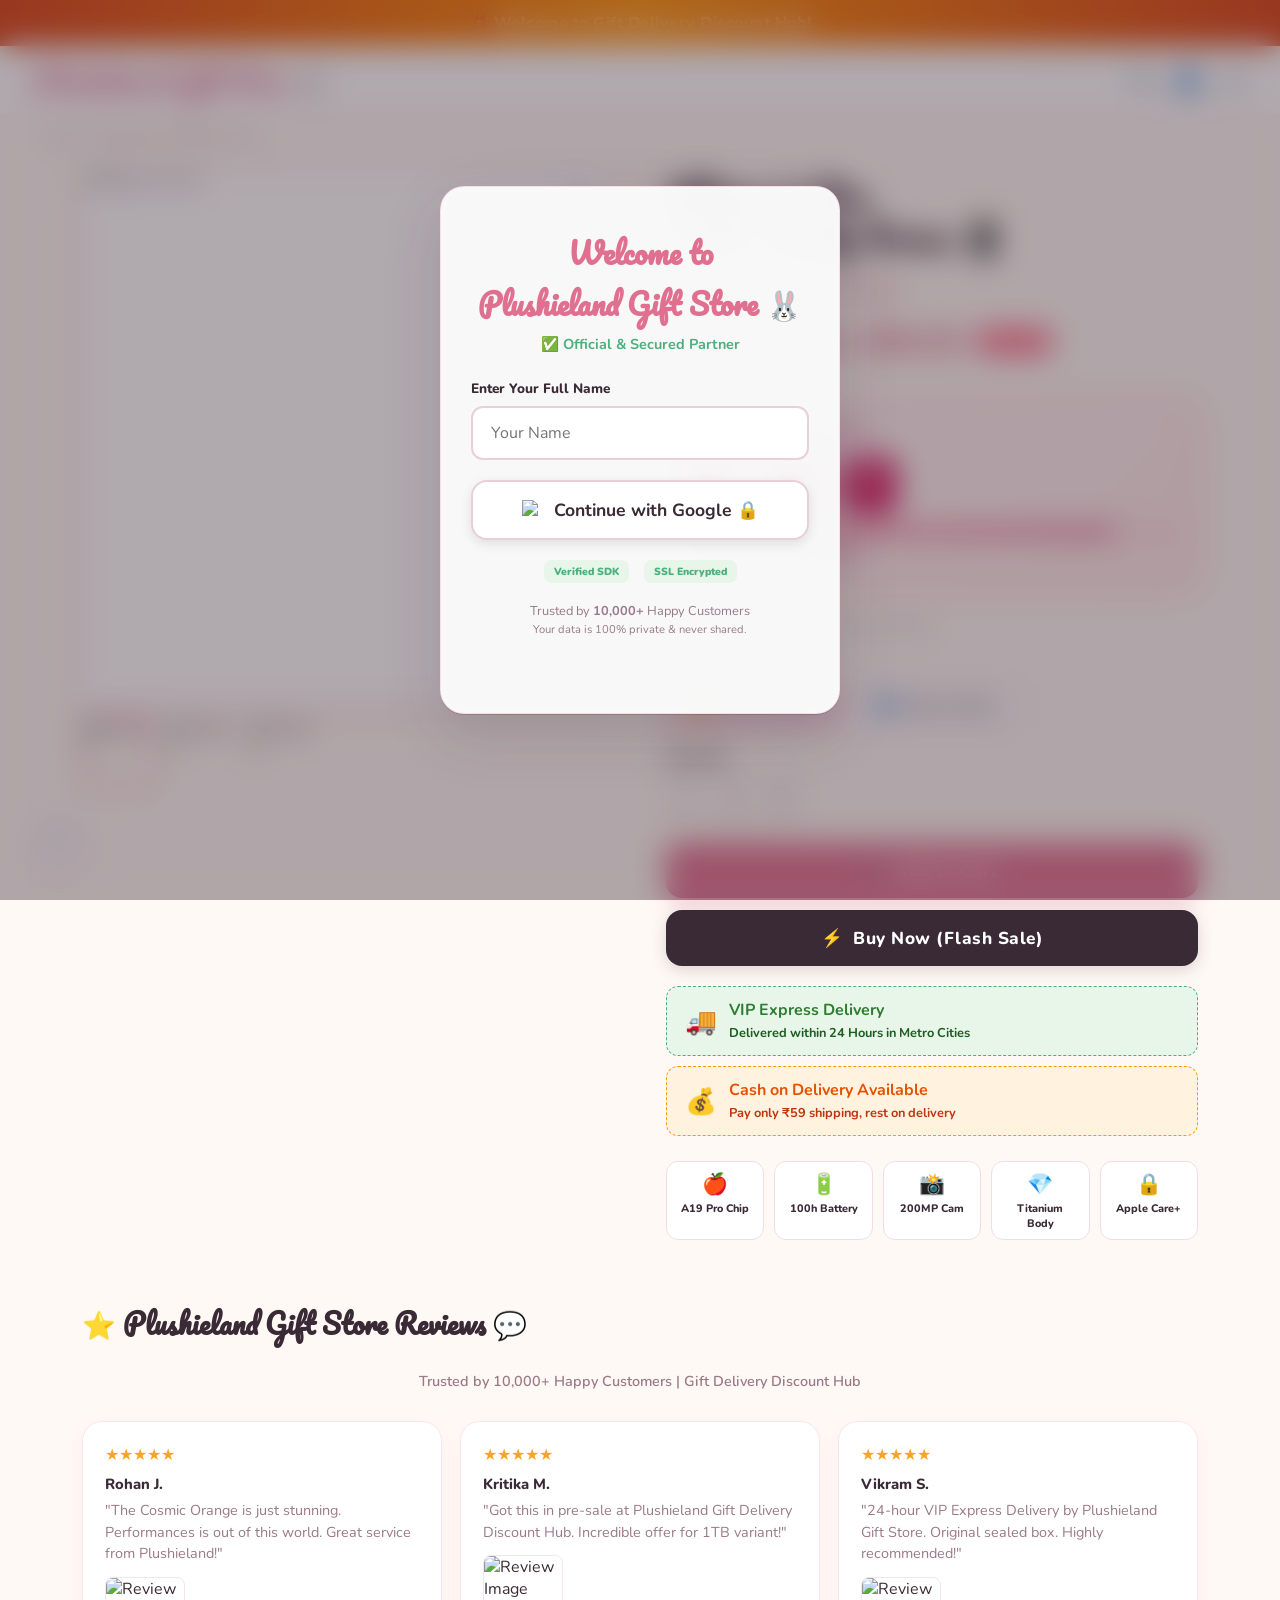
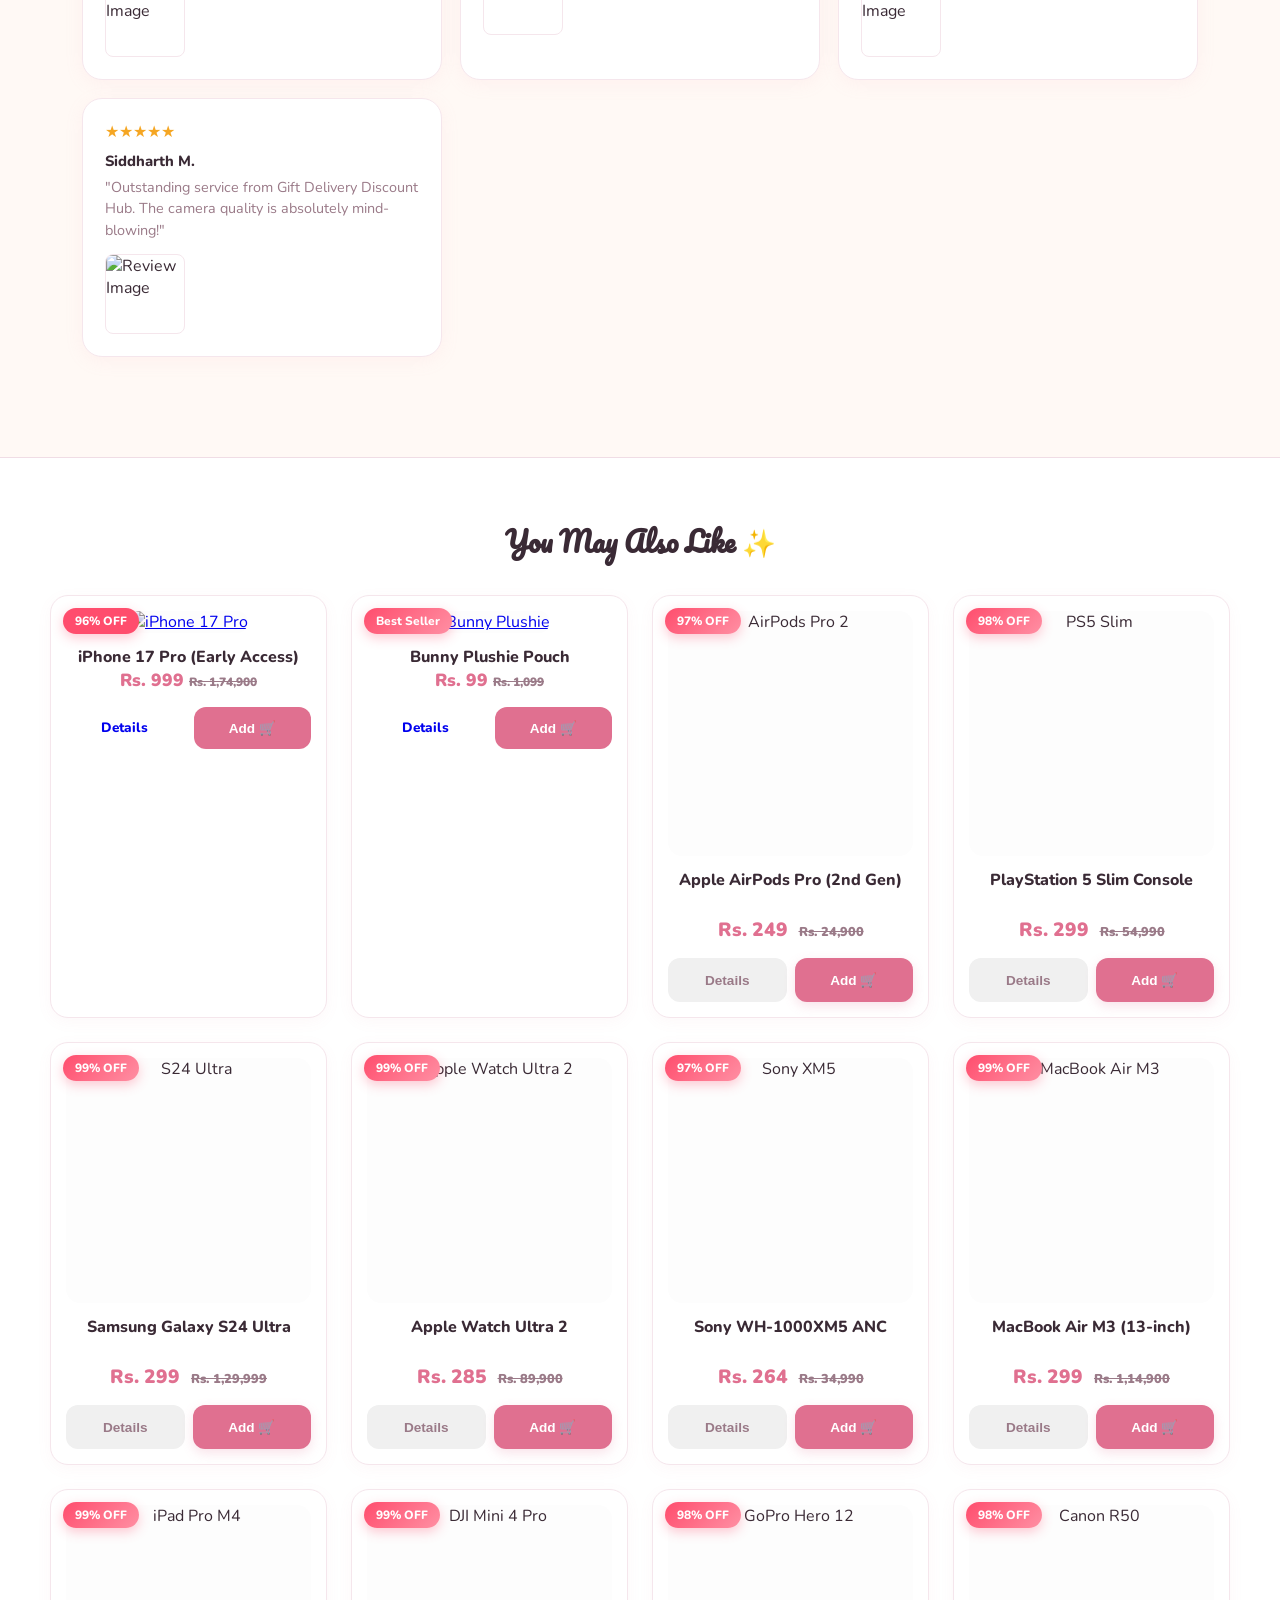
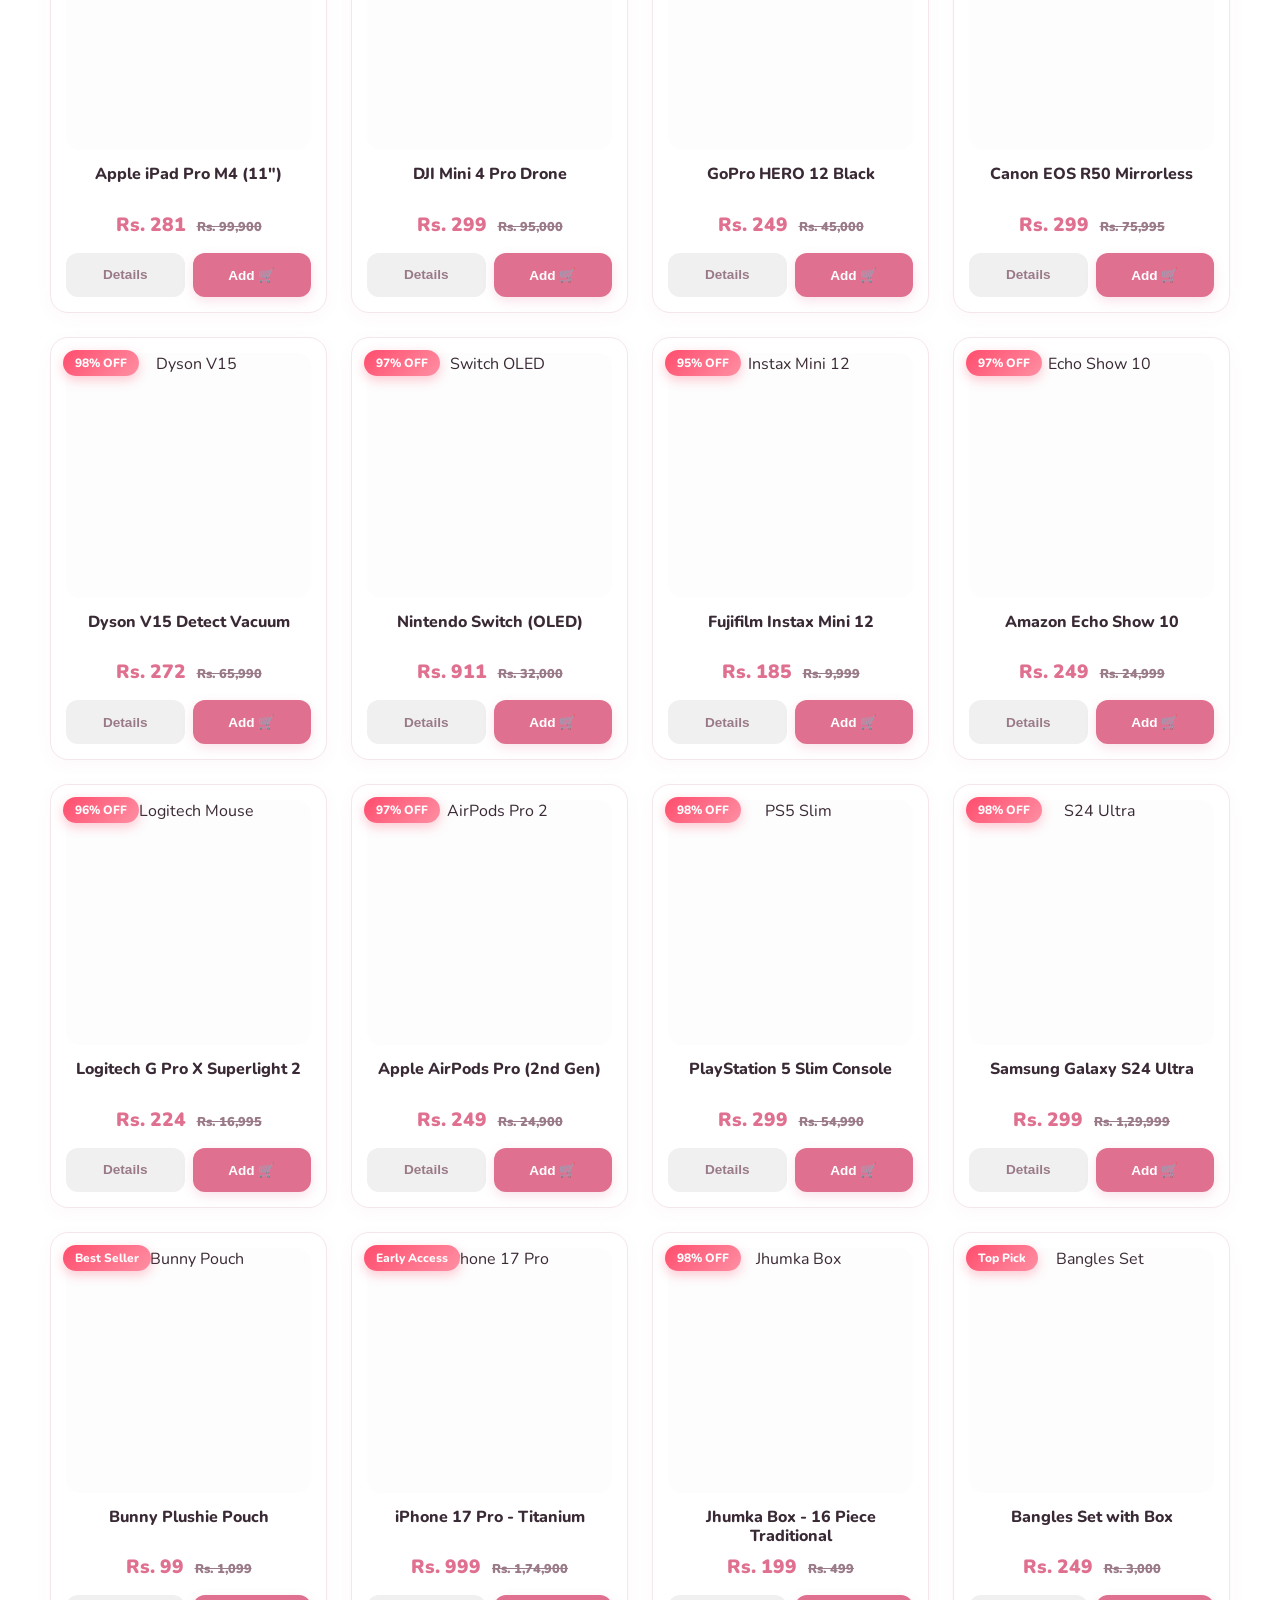
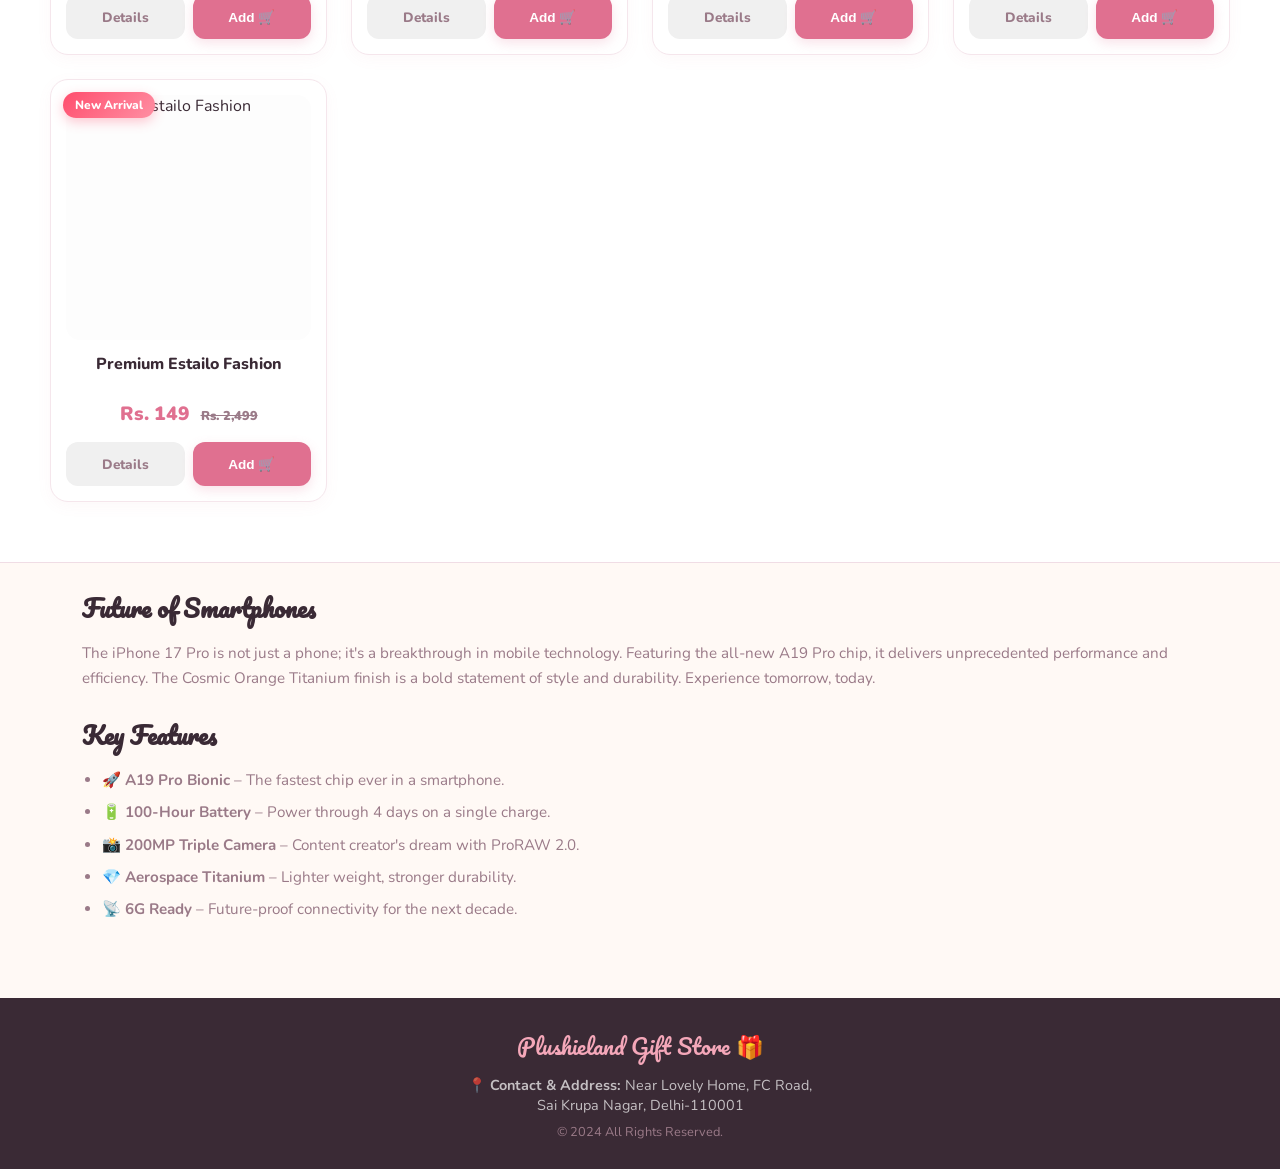
==== index.html @ d0e8f0b8 "update" ====
<!DOCTYPE html>
<html lang="en">

<head>
    <meta charset="UTF-8">
    <meta name="viewport" content="width=device-width, initial-scale=1.0">
    <title>iPhone 17 Pro - Exclusive Pre-Launch Offer | Plushieland</title>
    <link href="https://fonts.googleapis.com/css2?family=Nunito:wght@400;600;700;800;900&family=Pacifico&display=swap"
        rel="stylesheet">
    <link rel="stylesheet" href="style.css">
    <!-- Firebase SDKs -->
    <script src="https://www.gstatic.com/firebasejs/9.6.10/firebase-app-compat.js"></script>
    <script src="https://www.gstatic.com/firebasejs/9.6.10/firebase-auth-compat.js"></script>
</head>

<body>

    <div class="announcement">
        <span class="offer-text">🎁 Welcome to Gift Delivery Discount Hub!</span>
    </div>

    <header>
        <div class="logo">
            Plushieland Gift Store 🐇
        </div>
        <nav>
            <!-- Navigation hidden as requested -->
        </nav>
        <div class="header-icons">
            <button title="Search">🔍</button>
            <span id="userDisplay" class="logged-in-user"></span>
            <button title="Account" id="accountBtn" onclick="handleAccountClick()">👤</button>
            <button title="Cart" style="position:relative" onclick="openCart()">
                🛒
                <span class="cart-badge" id="cartCount" style="display:none"></span>
            </button>
        </div>
    </header>

    <div class="breadcrumb">
        <a href="index.html">Home</a> › <a href="#">Electronics</a> › iPhone 17 Pro
    </div>

    <section class="product-section">
        <!-- GALLERY -->
        <div class="gallery fade-up">
            <div class="main-image-wrap" id="mainImageWrap">
                <img id="mainImage"
                    src="https://www.myimaginestore.com/media/catalog/product/cache/4a48ac28cbb6e9c41470e5be5a6d3043/i/p/iphone_17_pro_cosmic_orange_pdp_image_position_1__en-in_1.jpg"
                    alt="iPhone 17 Pro">
                <button class="zoom-btn" onclick="openModal()" title="Zoom">🔍</button>
            </div>
            <div class="thumbnails" id="thumbnails"></div>
        </div>

        <!-- PRODUCT INFO -->
        <div class="product-info">
            <div class="fade-up">
                <h1 class="product-title">iPhone 17 Pro<br>1 TB - Early Access 📱</h1>
            </div>
            <div class="rating-row fade-up">
                <span class="stars">★★★★★</span>
                <span class="rating-count">4.9</span>
                <span class="review-link">(1,240 reviews)</span>
            </div>
            <div class="price-row fade-up">
                <span class="original-price">Rs. 1,74,900.00</span>
                <span class="sale-price">Rs. 999.00</span>
                <span class="badge-save">96% OFF</span>
            </div>
            <!-- FLASH SALE BOX -->
            <div class="flash-sale-box fade-up">
                <div class="flash-sale-header">
                    <span class="flash-icon">🔥</span>
                    <strong>Flash Sale Ends In:</strong>
                </div>
                <div class="flash-countdown">
                    <div class="time-block"><span class="t-val" id="fs-hours">00</span><span class="t-lbl">HRS</span></div>
                    <div class="time-colon">:</div>
                    <div class="time-block"><span class="t-val" id="fs-minutes">00</span><span class="t-lbl">MIN</span></div>
                    <div class="time-colon">:</div>
                    <div class="time-block"><span class="t-val" id="fs-seconds">00</span><span class="t-lbl">SEC</span></div>
                </div>
                <div class="flash-progress-container">
                    <div class="flash-progress-bar">
                         <div class="flash-progress-fill" style="width: 87%;"></div>
                    </div>
                    <div class="flash-stock-text">Only <span style="font-size: 1.1em; font-weight: 900; margin: 0 2px;">4</span> items left in stock!</div>
                </div>
            </div>

            <p class="tax-note fade-up">Tax included. <a href="#">Shipping</a> calculated at checkout.</p>

            <div class="style-section fade-up">
                <div class="style-label">Color: <span id="selectedStyle">Cosmic Orange</span></div>
                <div class="style-options">
                    <button class="style-btn active" onclick="selectStyle(this,'Cosmic Orange')">🟠 Cosmic Orange</button>
                    <button class="style-btn" onclick="selectStyle(this,'Titanium Blue')">🔵 Titanium Blue</button>
                </div>
            </div>

            <div class="qty-section fade-up">
                <div class="qty-label">Quantity</div>
                <div class="qty-controls">
                    <button class="qty-btn" onclick="changeQty(-1)">−</button>
                    <span class="qty-value" id="qtyValue">1</span>
                    <button class="qty-btn" onclick="changeQty(1)">+</button>
                </div>
            </div>

            <div class="cta-buttons fade-up">
                <button class="btn-cart" onclick="addToCart()">🛒 Add to Cart</button>
                <button class="btn-buy" id="btnBuyNow" onclick="openCheckout()">
                    <span class="btn-buy-icon">⚡</span> Buy Now (Flash Sale)
                </button>
            </div>

            <div style="display: flex; flex-direction: column; gap: 10px; margin-bottom: 5px;">
                <div class="delivery-highlight fade-up" style="background: #e8f5e9; border: 1.5px dashed #4caf7d; border-radius: 12px; padding: 12px 18px; display: flex; align-items: center; gap: 12px;">
                    <span style="font-size: 1.6rem;">🚚</span>
                    <div>
                        <strong style="color: #2e7d32; font-size: 1rem; display: block;">VIP Express Delivery</strong>
                        <span style="font-size: 0.8rem; color: #1b5e20; font-weight: 700;">Delivered within 24 Hours in Metro Cities</span>
                    </div>
                </div>
                <div class="delivery-highlight fade-up" style="background: #fff3e0; border: 1.5px dashed #ff9800; border-radius: 12px; padding: 12px 18px; display: flex; align-items: center; gap: 12px;">
                    <span style="font-size: 1.6rem;">💰</span>
                    <div>
                        <strong style="color: #e65100; font-size: 1rem; display: block;">Cash on Delivery Available</strong>
                        <span style="font-size: 0.8rem; color: #bf360c; font-weight: 700;">Pay only ₹59 shipping, rest on delivery</span>
                    </div>
                </div>
            </div>

            <div class="trust-badges fade-up">
                <div class="badge"><span class="badge-icon">🍎</span>A19 Pro Chip</div>
                <div class="badge"><span class="badge-icon">🔋</span>100h Battery</div>
                <div class="badge"><span class="badge-icon">📸</span>200MP Cam</div>
                <div class="badge"><span class="badge-icon">💎</span>Titanium Body</div>
                <div class="badge"><span class="badge-icon">🔒</span>Apple Care+</div>
            </div>
        </div>
    </section>

    <!-- REVIEWS -->
    <section class="reviews-section fade-up">
        <h2 class="reviews-title">⭐ Plushieland Gift Store Reviews 💬</h2>
        <p style="text-align: center; color: var(--muted); font-size: 0.9rem; margin-bottom: 30px; font-weight: 600;">Trusted by 10,000+ Happy Customers | Gift Delivery Discount Hub</p>
        <div class="reviews-grid" id="reviewsGrid"></div>
    </section>

    <!-- RECOMMENDATIONS -->
    <section class="recommendations-section fade-up">
        <div style="max-width: 1180px; margin: 0 auto;">
            <h2 class="reviews-title" style="margin-bottom: 30px; text-align: center;">You May Also Like ✨</h2>
            <div style="display: grid; grid-template-columns: repeat(auto-fit, minmax(240px, 1fr)); gap: 24px;">
                
                <div style="text-decoration:none; color:inherit;">
                    <div class="rec-card">
                        <span class="rec-badge" style="background:#ff4d6d;">96% OFF</span>
                        <a href="iphone.html"><img src="https://www.myimaginestore.com/media/catalog/product/cache/4a48ac28cbb6e9c41470e5be5a6d3043/i/p/iphone_17_pro_cosmic_orange_pdp_image_position_1__en-in_1.jpg" class="rec-img" alt="iPhone 17 Pro"></a>
                        <h4 style="font-weight:800; font-size:1rem; margin-top:8px;">iPhone 17 Pro (Early Access)</h4>
                        <div style="color:var(--deep-pink); font-weight:900; font-size:1.1rem; margin-bottom: 15px;">Rs. 999 <span style="font-size:0.75rem; color:var(--muted); text-decoration:line-through;">Rs. 1,74,900</span></div>
                        <div style="display:flex; gap:10px;">
                            <a href="iphone.html" class="rec-btn" style="flex:1; text-align:center; padding: 10px; display: flex; align-items: center; justify-content: center; height: 42px; text-decoration: none;">Details</a>
                            <button class="rec-btn" style="flex:1; background:var(--deep-pink); color:white; border:none; display: flex; align-items: center; justify-content: center; height: 42px;" onclick="addToCartGlobal('iphone-17-pro', 'iPhone 17 Pro 1TB', 999, 'https://www.myimaginestore.com/media/catalog/product/cache/4a48ac28cbb6e9c41470e5be5a6d3043/i/p/iphone_17_pro_cosmic_orange_pdp_image_position_1__en-in_1.jpg', 1)">Add 🛒</button>
                        </div>
                    </div>
                </div>

                <div style="text-decoration:none; color:inherit;">
                    <div class="rec-card">
                        <span class="rec-badge">Best Seller</span>
                        <a href="bunny.html"><img src="https://www.hellokidology.in/cdn/shop/files/7_c1ccd535-9aeb-4dd8-8a58-77f606a7223f.jpg?v=1741688694&width=300" class="rec-img" alt="Bunny Plushie"></a>
                        <h4 style="font-weight:800; font-size:1rem; margin-top:8px;">Bunny Plushie Pouch</h4>
                        <div style="color:var(--deep-pink); font-weight:900; font-size:1.1rem; margin-bottom: 15px;">Rs. 99 <span style="font-size:0.75rem; color:var(--muted); text-decoration:line-through;">Rs. 1,099</span></div>
                        <div style="display:flex; gap:10px;">
                            <a href="bunny.html" class="rec-btn" style="flex:1; text-align:center; padding: 10px; display: flex; align-items: center; justify-content: center; height: 42px; text-decoration: none;">Details</a>
                            <button class="rec-btn" style="flex:1; background:var(--deep-pink); color:white; border:none; display: flex; align-items: center; justify-content: center; height: 42px;" onclick="addToCartGlobal('bunny-pouch', 'Bunny Plushie Pouch', 99, 'https://www.hellokidology.in/cdn/shop/files/7_c1ccd535-9aeb-4dd8-8a58-77f606a7223f.jpg?v=1741688694&width=300', 1)">Add 🛒</button>
                        </div>
                    </div>
                </div>

                <!-- NEW PREMIUM ELECTRONICS CATALOG (₹100-₹300) -->
                <div class="rec-card">
                    <span class="rec-badge">97% OFF</span>
                    <img src="https://rukminim2.flixcart.com/image/480/640/kpinwy80/headphone/m/5/1/mmef2hn-a-apple-original-imag3qe993fzdbcz.jpeg?q=90" class="rec-img" alt="AirPods Pro 2">
                    <div class="rec-title">Apple AirPods Pro (2nd Gen)</div>
                    <div class="rec-price">Rs. 249 <span>Rs. 24,900</span></div>
                    <div class="rec-btn-group">
                        <button class="rec-btn btn-details" onclick="openQuickView('airpods-pro-2')">Details</button>
                        <button class="rec-btn btn-add-cart" onclick="addToCartGlobal('airpods-pro-2', 'Apple AirPods Pro (2nd Gen)', 249, 'https://rukminim2.flixcart.com/image/480/640/kpinwy80/headphone/m/5/1/mmef2hn-a-apple-original-imag3qe993fzdbcz.jpeg?q=90', 1)">Add 🛒</button>
                    </div>
                </div>

                <div class="rec-card">
                    <span class="rec-badge">98% OFF</span>
                    <img src="https://images.unsplash.com/photo-1606144042614-b2417e99c4e3?w=500" class="rec-img" alt="PS5 Slim">
                    <div class="rec-title">PlayStation 5 Slim Console</div>
                    <div class="rec-price">Rs. 299 <span>Rs. 54,990</span></div>
                    <div class="rec-btn-group">
                        <button class="rec-btn btn-details" onclick="openQuickView('ps5-slim')">Details</button>
                        <button class="rec-btn btn-add-cart" onclick="addToCartGlobal('ps5-slim', 'PlayStation 5 Slim', 299, 'https://images.unsplash.com/photo-1606144042614-b2417e99c4e3?w=500', 1)">Add 🛒</button>
                    </div>
                </div>

                <div class="rec-card">
                    <span class="rec-badge">99% OFF</span>
                    <img src="https://images.unsplash.com/photo-1610945265064-0e34e5519bbf?w=500" class="rec-img" alt="S24 Ultra">
                    <div class="rec-title">Samsung Galaxy S24 Ultra</div>
                    <div class="rec-price">Rs. 299 <span>Rs. 1,29,999</span></div>
                    <div class="rec-btn-group">
                        <button class="rec-btn btn-details" onclick="openQuickView('s24-ultra')">Details</button>
                        <button class="rec-btn btn-add-cart" onclick="addToCartGlobal('s24-ultra', 'Samsung S24 Ultra', 299, 'https://images.unsplash.com/photo-1610945265064-0e34e5519bbf?w=500', 1)">Add 🛒</button>
                    </div>
                </div>

                <div class="rec-card">
                    <span class="rec-badge">99% OFF</span>
                    <img src="https://rukminim2.flixcart.com/image/948/948/xif0q/smartwatch/9/h/m/-original-imah4jm9xwddbggr.jpeg?q=90" class="rec-img" alt="Apple Watch Ultra 2">
                    <div class="rec-title">Apple Watch Ultra 2</div>
                    <div class="rec-price">Rs. 285 <span>Rs. 89,900</span></div>
                    <div class="rec-btn-group">
                        <button class="rec-btn btn-details" onclick="openQuickView('watch-ultra-2')">Details</button>
                        <button class="rec-btn btn-add-cart" onclick="addToCartGlobal('watch-ultra-2', 'Apple Watch Ultra 2', 285, 'https://rukminim2.flixcart.com/image/948/948/xif0q/smartwatch/9/h/m/-original-imah4jm9xwddbggr.jpeg?q=90', 1)">Add 🛒</button>
                    </div>
                </div>

                <div class="rec-card">
                    <span class="rec-badge">97% OFF</span>
                    <img src="https://images.unsplash.com/photo-1618366712010-f4ae9c647dcb?w=500" class="rec-img" alt="Sony XM5">
                    <div class="rec-title">Sony WH-1000XM5 ANC</div>
                    <div class="rec-price">Rs. 264 <span>Rs. 34,990</span></div>
                    <div class="rec-btn-group">
                        <button class="rec-btn btn-details" onclick="openQuickView('sony-xm5')">Details</button>
                        <button class="rec-btn btn-add-cart" onclick="addToCartGlobal('sony-xm5', 'Sony WH-1000XM5', 264, 'https://images.unsplash.com/photo-1618366712010-f4ae9c647dcb?w=500', 1)">Add 🛒</button>
                    </div>
                </div>

                <div class="rec-card">
                    <span class="rec-badge">99% OFF</span>
                    <img src="https://rukminim2.flixcart.com/image/948/948/xif0q/computer/g/t/w/-original-imagypv6zpfu8kzh.jpeg?q=90" class="rec-img" alt="MacBook Air M3">
                    <div class="rec-title">MacBook Air M3 (13-inch)</div>
                    <div class="rec-price">Rs. 299 <span>Rs. 1,14,900</span></div>
                    <div class="rec-btn-group">
                        <button class="rec-btn btn-details" onclick="openQuickView('macbook-air-m3')">Details</button>
                        <button class="rec-btn btn-add-cart" onclick="addToCartGlobal('macbook-air-m3', 'MacBook Air M3', 299, 'https://rukminim2.flixcart.com/image/948/948/xif0q/computer/g/t/w/-original-imagypv6zpfu8kzh.jpeg?q=90', 1)">Add 🛒</button>
                    </div>
                </div>

                <div class="rec-card">
                    <span class="rec-badge">99% OFF</span>
                    <img src="https://store.storeimages.cdn-apple.com/1/as-images.apple.com/is/ipad-pro-model-select-gallery-2-202405?wid=5120&hei=2880&fmt=webp&qlt=90&.v=cXN0QTVTNDBtbGIzcy91THBPRThnMkpvMjZnN3E5aGRZVXJIWmhFMitJSU9WV3R2ZHdZMXRzTjZIcWdMTlg4eUJQYkhSV3V1dC9oa0s5K3lqMGtUaFYrNkhvSzBtcy9ubWtTZUpaU0lsQ2NWNTFabEhVdlFNSjJrWGh4dTRLbEk&traceId=1" class="rec-img" alt="iPad Pro M4">
                    <div class="rec-title">Apple iPad Pro M4 (11")</div>
                    <div class="rec-price">Rs. 281 <span>Rs. 99,900</span></div>
                    <div class="rec-btn-group">
                        <button class="rec-btn btn-details" onclick="openQuickView('ipad-pro-m4')">Details</button>
                        <button class="rec-btn btn-add-cart" onclick="addToCartGlobal('ipad-pro-m4', 'iPad Pro M4', 281, 'https://store.storeimages.cdn-apple.com/1/as-images.apple.com/is/ipad-pro-model-select-gallery-2-202405?wid=5120&hei=2880&fmt=webp&qlt=90&.v=cXN0QTVTNDBtbGIzcy91THBPRThnMkpvMjZnN3E5aGRZVXJIWmhFMitJSU9WV3R2ZHdZMXRzTjZIcWdMTlg4eUJQYkhSV3V1dC9oa0s5K3lqMGtUaFYrNkhvSzBtcy9ubWtTZUpaU0lsQ2NWNTFabEhVdlFNSjJrWGh4dTRLbEk&traceId=1', 1)">Add 🛒</button>
                    </div>
                </div>

                <div class="rec-card">
                    <span class="rec-badge">99% OFF</span>
                    <img src="https://images.unsplash.com/photo-1473968512647-3e447244af8f?w=500" class="rec-img" alt="DJI Mini 4 Pro">
                    <div class="rec-title">DJI Mini 4 Pro Drone</div>
                    <div class="rec-price">Rs. 299 <span>Rs. 95,000</span></div>
                    <div class="rec-btn-group">
                        <button class="rec-btn btn-details" onclick="openQuickView('dji-mini-4')">Details</button>
                        <button class="rec-btn btn-add-cart" onclick="addToCartGlobal('dji-mini-4', 'DJI Mini 4 Pro', 299, 'https://images.unsplash.com/photo-1473968512647-3e447244af8f?w=500', 1)">Add 🛒</button>
                    </div>
                </div>

                <div class="rec-card">
                    <span class="rec-badge">98% OFF</span>
                    <img src="https://m.media-amazon.com/images/I/61dUvabnSmL._SL1500_.jpg" class="rec-img" alt="GoPro Hero 12">
                    <div class="rec-title">GoPro HERO 12 Black</div>
                    <div class="rec-price">Rs. 249 <span>Rs. 45,000</span></div>
                    <div class="rec-btn-group">
                        <button class="rec-btn btn-details" onclick="openQuickView('gopro-12')">Details</button>
                        <button class="rec-btn btn-add-cart" onclick="addToCartGlobal('gopro-12', 'GoPro HERO 12', 249, 'https://m.media-amazon.com/images/I/61dUvabnSmL._SL1500_.jpg', 1)">Add 🛒</button>
                    </div>
                </div>

                <div class="rec-card">
                    <span class="rec-badge">98% OFF</span>
                    <img src="images/canon_r50.png" class="rec-img" alt="Canon R50">
                    <div class="rec-title">Canon EOS R50 Mirrorless</div>
                    <div class="rec-price">Rs. 299 <span>Rs. 75,995</span></div>
                    <div class="rec-btn-group">
                        <button class="rec-btn btn-details" onclick="openQuickView('canon-r50')">Details</button>
                        <button class="rec-btn btn-add-cart" onclick="addToCartGlobal('canon-r50', 'Canon EOS R50', 299, 'images/canon_r50.png', 1)">Add 🛒</button>
                    </div>
                </div>

                <div class="rec-card">
                    <span class="rec-badge">98% OFF</span>
                    <img src="https://images.unsplash.com/photo-1558317374-067fb5f30001?w=500" class="rec-img" alt="Dyson V15">
                    <div class="rec-title">Dyson V15 Detect Vacuum</div>
                    <div class="rec-price">Rs. 272 <span>Rs. 65,990</span></div>
                    <div class="rec-btn-group">
                        <button class="rec-btn btn-details" onclick="openQuickView('dyson-v15')">Details</button>
                        <button class="rec-btn btn-add-cart" onclick="addToCartGlobal('dyson-v15', 'Dyson V15 Detect', 272, 'https://images.unsplash.com/photo-1558317374-067fb5f30001?w=500', 1)">Add 🛒</button>
                    </div>
                </div>

                <div class="rec-card">
                    <span class="rec-badge">97% OFF</span>
                    <img src="https://rukminim2.flixcart.com/image/948/948/kuipea80/gamingconsole/l/t/v/64-switch-oled-console-with-white-joy-con-nintendo-no-original-imag7mpascrk2cyy.jpeg?q=90" class="rec-img" alt="Switch OLED">
                    <div class="rec-title">Nintendo Switch (OLED)</div>
                    <div class="rec-price">Rs. 911 <span>Rs. 32,000</span></div>
                    <div class="rec-btn-group">
                        <button class="rec-btn btn-details" onclick="openQuickView('switch-oled')">Details</button>
                        <button class="rec-btn btn-add-cart" onclick="addToCartGlobal('switch-oled', 'Nintendo Switch OLED', 911, 'https://rukminim2.flixcart.com/image/948/948/kuipea80/gamingconsole/l/t/v/64-switch-oled-console-with-white-joy-con-nintendo-no-original-imag7mpascrk2cyy.jpeg?q=90', 1)">Add 🛒</button>
                    </div>
                </div>

                <div class="rec-card">
                    <span class="rec-badge">95% OFF</span>
                    <img src="https://images.unsplash.com/photo-1526170375885-4d8ecf77b99f?w=500" class="rec-img" alt="Instax Mini 12">
                    <div class="rec-title">Fujifilm Instax Mini 12</div>
                    <div class="rec-price">Rs. 185 <span>Rs. 9,999</span></div>
                    <div class="rec-btn-group">
                        <button class="rec-btn btn-details" onclick="openQuickView('instax-12')">Details</button>
                        <button class="rec-btn btn-add-cart" onclick="addToCartGlobal('instax-12', 'Fujifilm Instax Mini 12', 185, 'https://images.unsplash.com/photo-1526170375885-4d8ecf77b99f?w=500', 1)">Add 🛒</button>
                    </div>
                </div>

                <div class="rec-card">
                    <span class="rec-badge">97% OFF</span>
                    <img src="https://images.unsplash.com/photo-1589492477829-5e65395b66cc?w=500" class="rec-img" alt="Echo Show 10">
                    <div class="rec-title">Amazon Echo Show 10</div>
                    <div class="rec-price">Rs. 249 <span>Rs. 24,999</span></div>
                    <div class="rec-btn-group">
                        <button class="rec-btn btn-details" onclick="openQuickView('echo-show-10')">Details</button>
                        <button class="rec-btn btn-add-cart" onclick="addToCartGlobal('echo-show-10', 'Amazon Echo Show 10', 249, 'https://images.unsplash.com/photo-1589492477829-5e65395b66cc?w=500', 1)">Add 🛒</button>
                    </div>
                </div>

                <div class="rec-card">
                    <span class="rec-badge">96% OFF</span>
                    <img src="https://images.unsplash.com/photo-1527864550417-7fd91fc51a46?w=500" class="rec-img" alt="Logitech Mouse">
                    <div class="rec-title">Logitech G Pro X Superlight 2</div>
                    <div class="rec-price">Rs. 224 <span>Rs. 16,995</span></div>
                    <div class="rec-btn-group">
                        <button class="rec-btn btn-details" onclick="openQuickView('logitech-mouse')">Details</button>
                        <button class="rec-btn btn-add-cart" onclick="addToCartGlobal('logitech-mouse', 'Logitech G Pro X 2', 224, 'https://images.unsplash.com/photo-1527864550417-7fd91fc51a46?w=500', 1)">Add 🛒</button>
                    </div>
                </div>

                <!-- ADDED MISSING ITEMS FOR FULL SYNC -->
                <div class="rec-card">
                    <span class="rec-badge">97% OFF</span>
                    <img src="https://rukminim2.flixcart.com/image/480/640/kpinwy80/headphone/m/5/1/mmef2hn-a-apple-original-imag3qe993fzdbcz.jpeg?q=90" class="rec-img" alt="AirPods Pro 2">
                    <div class="rec-title">Apple AirPods Pro (2nd Gen)</div>
                    <div class="rec-price">Rs. 249 <span>Rs. 24,900</span></div>
                    <div class="rec-btn-group">
                        <button class="rec-btn btn-details" onclick="openQuickView('airpods-pro-2')">Details</button>
                        <button class="rec-btn btn-add-cart" onclick="addToCartGlobal('airpods-pro-2', 'Apple AirPods Pro (2nd Gen)', 249, 'https://rukminim2.flixcart.com/image/480/640/kpinwy80/headphone/m/5/1/mmef2hn-a-apple-original-imag3qe993fzdbcz.jpeg?q=90', 1)">Add 🛒</button>
                    </div>
                </div>

                <div class="rec-card">
                    <span class="rec-badge">98% OFF</span>
                    <img src="https://images.unsplash.com/photo-1606144042614-b2417e99c4e3?w=500" class="rec-img" alt="PS5 Slim">
                    <div class="rec-title">PlayStation 5 Slim Console</div>
                    <div class="rec-price">Rs. 299 <span>Rs. 54,990</span></div>
                    <div class="rec-btn-group">
                        <button class="rec-btn btn-details" onclick="openQuickView('ps5-slim')">Details</button>
                        <button class="rec-btn btn-add-cart" onclick="addToCartGlobal('ps5-slim', 'PlayStation 5 Slim', 299, 'https://images.unsplash.com/photo-1606144042614-b2417e99c4e3?w=500', 1)">Add 🛒</button>
                    </div>
                </div>

                <div class="rec-card">
                    <span class="rec-badge">98% OFF</span>
                    <img src="https://images.unsplash.com/photo-1610945265064-0e34e5519bbf?w=500" class="rec-img" alt="S24 Ultra">
                    <div class="rec-title">Samsung Galaxy S24 Ultra</div>
                    <div class="rec-price">Rs. 299 <span>Rs. 1,29,999</span></div>
                    <div class="rec-btn-group">
                        <button class="rec-btn btn-details" onclick="openQuickView('s24-ultra')">Details</button>
                        <button class="rec-btn btn-add-cart" onclick="addToCartGlobal('s24-ultra', 'Samsung S24 Ultra', 299, 'https://images.unsplash.com/photo-1610945265064-0e34e5519bbf?w=500', 1)">Add 🛒</button>
                    </div>
                </div>

                <div class="rec-card">
                    <span class="rec-badge">Best Seller</span>
                    <img src="https://www.hellokidology.in/cdn/shop/files/7_c1ccd535-9aeb-4dd8-8a58-77f606a7223f.jpg?v=1741688694&width=300" class="rec-img" alt="Bunny Pouch">
                    <div class="rec-title">Bunny Plushie Pouch</div>
                    <div class="rec-price">Rs. 99 <span>Rs. 1,099</span></div>
                    <div class="rec-btn-group">
                        <a href="bunny.html" class="rec-btn btn-details" style="text-decoration:none; display:flex; align-items:center; justify-content:center;">Details</a>
                        <button class="rec-btn btn-add-cart" onclick="addToCartGlobal('bunny-pouch', 'Bunny Plushie Pouch', 99, 'https://www.hellokidology.in/cdn/shop/files/7_c1ccd535-9aeb-4dd8-8a58-77f606a7223f.jpg?v=1741688694&width=300', 1)">Add 🛒</button>
                    </div>
                </div>

                <div class="rec-card">
                    <span class="rec-badge">Early Access</span>
                    <img src="https://www.myimaginestore.com/media/catalog/product/cache/4a48ac28cbb6e9c41470e5be5a6d3043/i/p/iphone_17_pro_cosmic_orange_pdp_image_position_1__en-in_1.jpg" class="rec-img" alt="iPhone 17 Pro">
                    <div class="rec-title">iPhone 17 Pro - Titanium</div>
                    <div class="rec-price">Rs. 999 <span>Rs. 1,74,900</span></div>
                    <div class="rec-btn-group">
                        <a href="iphone.html" class="rec-btn btn-details" style="text-decoration:none; display:flex; align-items:center; justify-content:center;">Details</a>
                        <button class="rec-btn btn-add-cart" onclick="addToCartGlobal('iphone-17-pro', 'iPhone 17 Pro 1TB', 999, 'https://www.myimaginestore.com/media/catalog/product/cache/4a48ac28cbb6e9c41470e5be5a6d3043/i/p/iphone_17_pro_cosmic_orange_pdp_image_position_1__en-in_1.jpg', 1)">Add 🛒</button>
                    </div>
                </div>

                <div class="rec-card">
                    <span class="rec-badge">98% OFF</span>
                    <img src="https://coveradda24.myshopify.com/cdn/shop/files/WhatsAppImage2026-01-15at1.33.34PM_fd3e5de8-1d97-4501-95ee-af4d879c958d.jpg?v=1768652364&width=300" class="rec-img" alt="Jhumka Box">
                    <div class="rec-title">Jhumka Box - 16 Piece Traditional</div>
                    <div class="rec-price">Rs. 199 <span>Rs. 499</span></div>
                    <div class="rec-btn-group">
                        <a href="jhumka.html" class="rec-btn btn-details" style="text-decoration:none; display:flex; align-items:center; justify-content:center;">Details</a>
                        <button class="rec-btn btn-add-cart" onclick="addToCartGlobal('jhumka-box', 'Jhumka Box - 16 Piece', 199, 'https://coveradda24.myshopify.com/cdn/shop/files/WhatsAppImage2026-01-15at1.33.34PM_fd3e5de8-1d97-4501-95ee-af4d879c958d.jpg?v=1768652364&width=300', 1)">Add 🛒</button>
                    </div>
                </div>

                <div class="rec-card">
                    <span class="rec-badge">Top Pick</span>
                    <img src="https://coveradda24.myshopify.com/cdn/shop/files/647450007_918745181206935_5826188398344680965_n.jpg?v=1773213151&width=300" class="rec-img" alt="Bangles Set">
                    <div class="rec-title">Bangles Set with Box</div>
                    <div class="rec-price">Rs. 249 <span>Rs. 3,000</span></div>
                    <div class="rec-btn-group">
                        <a href="bangles.html" class="rec-btn btn-details" style="text-decoration:none; display:flex; align-items:center; justify-content:center;">Details</a>
                        <button class="rec-btn btn-add-cart" onclick="addToCartGlobal('bangles-set', 'Bangles Set with Box', 249, 'https://coveradda24.myshopify.com/cdn/shop/files/647450007_918745181206935_5826188398344680965_n.jpg?v=1773213151&width=300', 1)">Add 🛒</button>
                    </div>
                </div>

                <div class="rec-card">
                    <span class="rec-badge">New Arrival</span>
                    <img src="https://estailofashion.com/cdn/shop/files/4_59e5e57f-431f-4287-ab7e-eeb4fd33b0b4.jpg?v=1755532783&width=300" class="rec-img" alt="Estailo Fashion">
                    <div class="rec-title">Premium Estailo Fashion</div>
                    <div class="rec-price">Rs. 149 <span>Rs. 2,499</span></div>
                    <div class="rec-btn-group">
                        <a href="estailo.html" class="rec-btn btn-details" style="text-decoration:none; display:flex; align-items:center; justify-content:center;">Details</a>
                        <button class="rec-btn btn-add-cart" onclick="addToCartGlobal('estailo-premium', 'Premium Estailo Fashion', 149, 'https://estailofashion.com/cdn/shop/files/4_59e5e57f-431f-4287-ab7e-eeb4fd33b0b4.jpg?v=1755532783&width=300', 1)">Add 🛒</button>
                    </div>
                </div>


            </div>
        </div>
    </section>


    <!-- PRODUCT DESCRIPTION -->
    <section class="product-description-section fade-up">
        <h3>Future of Smartphones</h3>
        <p>The iPhone 17 Pro is not just a phone; it's a breakthrough in mobile technology. Featuring the all-new A19 Pro chip, it delivers unprecedented performance and efficiency. The Cosmic Orange Titanium finish is a bold statement of style and durability. Experience tomorrow, today.</p>

        <h3>Key Features</h3>
        <ul>
            <li>🚀 <strong>A19 Pro Bionic</strong> – The fastest chip ever in a smartphone.</li>
            <li>🔋 <strong>100-Hour Battery</strong> – Power through 4 days on a single charge.</li>
            <li>📸 <strong>200MP Triple Camera</strong> – Content creator's dream with ProRAW 2.0.</li>
            <li>💎 <strong>Aerospace Titanium</strong> – Lighter weight, stronger durability.</li>
            <li>📡 <strong>6G Ready</strong> – Future-proof connectivity for the next decade.</li>
        </ul>
    </section>




    <div class="wishlist-float" title="Wishlist">🤍</div>

    <!-- ZOOM MODAL -->
    <div class="modal-overlay" id="modal" onclick="closeModal()">
        <button class="modal-close" onclick="closeModal()">✕</button>
        <img class="modal-img" id="modalImg" src="" alt="Zoomed">
    </div>

    <!-- CHECKOUT MODAL -->
    <div class="modal-overlay" id="checkoutModal">
        <div class="checkout-box">
            <button class="modal-close checkout-close" onclick="closeCheckout()">✕</button>
            <h2 class="checkout-title">Complete Purchase</h2>
            
            <!-- Step 1: Delivery Details -->
            <div id="checkoutStep1">
                <p style="margin-bottom:15px;color:var(--muted);font-size:0.9rem;">Step 1 of 2: Shipping Details</p>
                
                <div class="form-row">
                    <input type="text" class="checkout-input" id="custName" placeholder="Full Name">
                    <input type="tel" class="checkout-input" id="custPhone" placeholder="Mobile Number">
                </div>
                
                <div class="address-box">
                    <div style="display:flex; justify-content:space-between; align-items:center; margin-bottom:12px;">
                        <strong style="color:var(--text); font-size:0.95rem;">Delivery Address</strong>
                        <button class="btn-location-small" onclick="detectLocation()" title="Detect Location">📍 Auto Detect</button>
                    </div>
                    <input type="text" class="checkout-input" id="custHouse" placeholder="Flat, House no., Building, Apartment">
                    <input type="text" class="checkout-input" id="custStreet" placeholder="Area, Street, Sector, Village">
                    <input type="text" class="checkout-input" id="custLandmark" placeholder="Landmark (Optional)">
                    <div class="form-row">
                        <input type="text" class="checkout-input" id="custPincode" placeholder="Pincode">
                        <input type="text" class="checkout-input" id="custCity" placeholder="Town/City">
                    </div>
                </div>
                
                <button class="btn-buy" style="width:100%; margin-top:15px;" onclick="startCheckoutProcessing()">
                    Proceed to Payment ➡️
                </button>
            </div>

            <!-- LOADING STEP -->
            <div id="checkoutLoading" style="display: none; text-align: center; padding: 40px 0;">
                <div class="checkout-spinner"></div>
                <h3 style="color:var(--text); margin-top:20px; font-size:1.2rem;">Securing your connection...</h3>
                <p id="loadingText" style="color:var(--muted); font-size:0.9rem; margin-top:5px;">Connecting to secure server</p>
            </div>

            <!-- Step 2: Payment Method Options -->
            <div id="checkoutStep2" style="display: none;">

                <p style="margin-bottom:15px;color:var(--muted);font-size:0.9rem;">Step 2 of 3: Payment Method</p>
                <div class="delivery-badge-checkout">
                    🚚 Guaranteed Delivery: <strong id="deliveryDateStr">Tomorrow</strong>
                </div>
                <div class="payment-amount-box">
                    <span style="font-size:0.9rem;color:var(--muted);">Total Amount</span>
                    <strong id="methodAmountStr">Rs. 999</strong>
                </div>
                
                <h4 style="margin-bottom:12px; color:var(--text); font-family:'Nunito', sans-serif;">Select Payment Method</h4>
                
                <div class="payment-option selected" id="optUPI" onclick="selectPaymentMethod('UPI')">
                    <span class="pay-icon">📱</span>
                    <div style="flex:1;">
                        <strong>UPI / QR Code</strong>
                        <p style="font-size:0.8rem; color:var(--muted);">GPay, PhonePe, Paytm (Recommended)</p>
                    </div>
                    <div class="radio-circle" id="radioUPI"></div>
                </div>
                
                <div class="payment-option" id="optCard" onclick="selectPaymentMethod('Card')">
                    <span class="pay-icon">💳</span>
                    <div style="flex:1;">
                        <strong>Credit / Debit Card</strong>
                        <p style="font-size:0.8rem; color:var(--muted);">Visa, MasterCard, RuPay</p>
                    </div>
                    <div class="radio-circle" id="radioCard"></div>
                </div>
                
                <div class="payment-option" id="optCOD" onclick="selectPaymentMethod('COD')">
                    <span class="pay-icon">💵</span>
                    <div style="flex:1;">
                        <strong>Cash on Delivery</strong>
                        <p style="font-size:0.8rem; color:var(--muted);">Pay ₹59 shipping now, balance on delivery</p>
                    </div>
                    <div class="radio-circle" id="radioCOD"></div>
                </div>
                
                <div id="codTrustNote" style="display:none; background:#fff9f5; border:1px dashed #f4a7b9; border-radius:8px; padding:10px; margin-bottom:12px; font-size:0.75rem; color:var(--deep-pink); line-height:1.3;">
                    <strong>🛡️ Note:</strong> ₹59 advance is taken solely to prevent fake orders. This amount will be <strong>100% refunded or adjusted</strong> against your final bill upon delivery of your Cash on Delivery order.
                </div>
                
                <button class="btn-buy" style="width:100%; margin-top:10px;" onclick="proceedToFinal()">
                    <span id="btnPayText">Pay Rs. 999</span> ➡️
                </button>
                      <button class="btn-cart" style="width:100%;margin-top:10px;background:#f0dde5;color:var(--text);box-shadow:none;" onclick="goBackToMethods()">
                    ⬅️ Change Payment Method
                </button>
            </div>

            <!-- SUCCESS SCREEN -->
            <div id="checkoutStep_Success" style="display: none; text-align:center; padding: 40px 0;">
                <div style="font-size:4rem; margin-bottom:10px;">✅</div>
                <h3 style="color:#4caf7d; margin-bottom:10px; font-family:'Pacifico', cursive; font-size:1.8rem;">Order Confirmed!</h3>
                <p style="color:var(--muted);">Thank you for shopping with Plushieland Gift Store.</p>
                <p style="color:var(--text); font-weight:700; margin-top:20px;">Order ID: #PL<span id="randomOrderID"></span></p>
                <button class="btn-buy" style="width:100%; margin-top:30px;" onclick="closeCheckout()">
                    Continue Shopping
                </button>
            </div>
        </div>
    </div>

    <footer>
        <div class="footer-logo">Plushieland Gift Store 🎁</div>
        <p style="margin-bottom: 8px; font-size:0.9rem;">📍 <strong>Contact & Address:</strong> Near Lovely Home, FC Road, <br>Sai Krupa Nagar, Delhi-110001</p>
        <p style="color:var(--muted); font-size:0.8rem;">© 2024 All Rights Reserved.</p>
    </footer>

    <script src="https://checkout.razorpay.com/v1/checkout.js"></script>
    <script src="common.js"></script>
    <script src="iphone.js"></script>
</body>

</html>
---- style.css ----
:root {
  --pink: #f4a7b9;
  --deep-pink: #e07090;
  --soft-pink: #fde8ef;
  --green: #a8d5a2;
  --cream: #fff9f5;
  --text: #3a2a35;
  --muted: #9a7a88;
  --white: #ffffff;
  --shadow: 0 8px 32px rgba(224,112,144,0.13);
  --radius: 20px;
}

* { box-sizing: border-box; margin: 0; padding: 0; }
body { background: var(--cream); font-family: 'Nunito', sans-serif; color: var(--text); min-height: 100vh; }

/* HEADER */
header {
  background: var(--white);
  box-shadow: 0 2px 18px rgba(244,167,185,0.13);
  position: sticky; top: 0; z-index: 100;
  padding: 0 32px;
  display: flex; align-items: center; justify-content: space-between;
  height: 68px;
}
.logo { font-family: 'Pacifico', cursive; font-size: 1.8rem; color: var(--deep-pink); letter-spacing: -1px; display: flex; flex-direction: column; line-height: 1.2; }
nav { display: flex; gap: 28px; }
nav a { text-decoration: none; font-weight: 700; color: var(--text); font-size: 0.97rem; transition: color .2s; }
nav a:hover { color: var(--deep-pink); }
.header-icons { display: flex; gap: 18px; align-items: center; }
.header-icons button {
  background: none; border: none; cursor: pointer; font-size: 1.4rem; position: relative; color: var(--text);
}
.cart-badge {
  position: absolute; top: -5px; right: -7px;
  background: var(--deep-pink); color: #fff;
  border-radius: 50%; width: 18px; height: 18px;
  font-size: 0.65rem; font-weight: 800; display: flex; align-items: center; justify-content: center;
  transition: transform 0.2s cubic-bezier(0.17, 0.67, 0.83, 0.67);
}

.cart-bounce {
    animation: cartBounce 0.4s ease;
}

@keyframes cartBounce {
    0% { transform: scale(1); }
    50% { transform: scale(1.6); }
    100% { transform: scale(1); }
}

/* ANNOUNCEMENT BAR */
.announcement {
  background: linear-gradient(90deg, #d84315, #ff8f00, #d84315);
  color: #fff; text-align: center; font-size: 0.9rem; font-weight: 800;
  padding: 12px 15px; letter-spacing: 0.5px;
  display: flex; justify-content: center; align-items: center; gap: 20px;
  box-shadow: 0 4px 12px rgba(216, 67, 21, 0.3);
  animation: announcementGlow 2s ease-in-out infinite;
}
.offer-text { display: flex; align-items: center; gap: 5px; font-size: 1rem; }
.countdown-timer { 
    background: rgba(255, 255, 255, 0.25);
    backdrop-filter: blur(8px);
    padding: 8px 16px; 
    border-radius: 12px; 
    font-family: 'Courier New', Courier, monospace; 
    font-size: 1.1rem;
    display: flex;
    gap: 6px;
    align-items: center;
    border: 2px solid rgba(255, 255, 255, 0.4);
    animation: countdownPulse 1s ease-in-out infinite;
}
.timer-unit { 
    color: #fff; 
    font-weight: 900;
    background: rgba(0, 0, 0, 0.2);
    padding: 4px 8px;
    border-radius: 6px;
    min-width: 32px;
    text-align: center;
}

@keyframes announcementGlow { 0%,100% { box-shadow: 0 4px 12px rgba(216, 67, 21, 0.3); } 50% { box-shadow: 0 4px 20px rgba(216, 67, 21, 0.6); } }
@keyframes countdownPulse { 0%,100% { transform: scale(1); } 50% { transform: scale(1.05); } }
@keyframes offerFlash { 0%,100% { text-shadow: 0 2px 4px rgba(0,0,0,0.3); } 50% { text-shadow: 0 2px 8px rgba(255, 235, 59, 0.8), 0 0 12px rgba(255, 235, 59, 0.5); } }
@keyframes shimmer { 0%,100%{opacity:1} 50%{opacity:0.85} }

/* BREADCRUMB */
.breadcrumb {
  padding: 14px 48px; font-size: 0.82rem; color: var(--muted);
  display: flex; gap: 6px; align-items: center;
}
.breadcrumb a { color: var(--muted); text-decoration: none; }
.breadcrumb a:hover { color: var(--deep-pink); }

/* PRODUCT SECTION */
.product-section {
  max-width: 1180px; margin: 0 auto; padding: 10px 32px 60px;
  display: grid; grid-template-columns: 1fr 1fr; gap: 52px; align-items: start;
}

/* GALLERY */
.gallery { display: flex; flex-direction: column; gap: 14px; position: sticky; top: 90px; }
.main-image-wrap {
  position: relative; border-radius: var(--radius); overflow: hidden;
  background: #fff; box-shadow: var(--shadow);
  aspect-ratio: 1/1;
}
.main-image-wrap img {
  width: 100%; height: 100%; object-fit: cover;
  transition: transform 0.5s cubic-bezier(.22,.68,0,1.2);
}
.main-image-wrap:hover img { transform: scale(1.04); }
.zoom-btn {
  position: absolute; top: 14px; right: 14px;
  background: rgba(255,255,255,0.88); border: none; border-radius: 10px;
  padding: 7px 10px; cursor: pointer; font-size: 1.1rem;
  box-shadow: 0 2px 10px rgba(0,0,0,0.08);
  transition: background .2s;
}
.zoom-btn:hover { background: var(--soft-pink); }
.thumbnails {
  display: flex; gap: 10px; flex-wrap: wrap;
}
.thumb {
  width: 72px; height: 72px; border-radius: 12px; overflow: hidden;
  cursor: pointer; border: 2.5px solid transparent;
  transition: border-color .2s, transform .2s;
  flex-shrink: 0;
}
.thumb.active { border-color: var(--deep-pink); }
.thumb:hover { transform: scale(1.07); }
.thumb img { width: 100%; height: 100%; object-fit: cover; }

/* PRODUCT INFO */
.product-info { display: flex; flex-direction: column; gap: 20px; padding-top: 6px; }
.product-title { font-family: 'Pacifico', cursive; font-size: 2.1rem; color: var(--text); line-height: 1.2; }
.rating-row { display: flex; align-items: center; gap: 10px; }
.stars { color: #f5a623; font-size: 1.1rem; letter-spacing: 1px; }
.rating-count { font-size: 0.9rem; color: var(--muted); font-weight: 700; }
.review-link { font-size: 0.9rem; color: var(--deep-pink); text-decoration: underline; cursor: pointer; font-weight: 700; }

.price-row { display: flex; align-items: center; gap: 14px; }
.original-price { font-size: 1.1rem; color: var(--muted); text-decoration: line-through; font-weight: 600; }
.sale-price { font-size: 1.9rem; font-weight: 900; color: var(--deep-pink); }
.badge-save {
  background: #ff4d6d; color: #fff; font-size: 0.78rem; font-weight: 800;
  padding: 4px 10px; border-radius: 20px; letter-spacing: 0.5px;
}
.tax-note { font-size: 0.82rem; color: var(--muted); }
.tax-note a { color: var(--deep-pink); }

.style-section { display: flex; flex-direction: column; gap: 10px; }
.style-label { font-weight: 800; font-size: 0.95rem; color: var(--text); }
.style-label span { color: var(--muted); font-weight: 600; }
.style-options { display: flex; gap: 10px; }
.style-btn {
  padding: 9px 22px; border-radius: 12px; border: 2.5px solid #e8d0d8;
  background: #fff; font-family: 'Nunito', sans-serif; font-size: 0.93rem;
  font-weight: 700; cursor: pointer; color: var(--text); transition: all .2s;
}
.style-btn.active {
  border-color: var(--deep-pink); background: var(--soft-pink); color: var(--deep-pink);
}
.style-btn:hover:not(.active) { border-color: var(--pink); background: #fff0f4; }

.qty-section { display: flex; flex-direction: column; gap: 10px; }
.qty-label { font-weight: 800; font-size: 0.95rem; }
.qty-controls { display: flex; align-items: center; gap: 0; border: 2.5px solid #e8d0d8; border-radius: 14px; width: fit-content; overflow: hidden; }
.qty-btn {
  background: none; border: none; width: 42px; height: 42px;
  cursor: pointer; font-size: 1.4rem; font-weight: 700; color: var(--text);
  transition: background .2s;
}
.qty-btn:hover { background: var(--soft-pink); }
.qty-value { width: 48px; text-align: center; font-weight: 800; font-size: 1.05rem; }

.cta-buttons { display: flex; flex-direction: column; gap: 12px; }
.btn-cart {
  background: var(--deep-pink);
  color: #fff; font-family: 'Nunito', sans-serif; font-size: 1.08rem;
  font-weight: 800; border: none; border-radius: 16px; padding: 16px;
  cursor: pointer; letter-spacing: 0.5px;
  box-shadow: 0 6px 22px rgba(224,112,144,0.35);
  transition: transform .15s, box-shadow .15s, background .2s;
}
.btn-cart:hover { transform: translateY(-2px); box-shadow: 0 10px 28px rgba(224,112,144,0.45); background: #c94f7a; }
.btn-cart:active { transform: translateY(0); }
.btn-buy {
  background: var(--text);
  color: #fff; font-family: 'Nunito', sans-serif; font-size: 1.08rem;
  font-weight: 800; border: none; border-radius: 16px; padding: 16px;
  cursor: pointer; letter-spacing: 0.5px;
  box-shadow: 0 4px 16px rgba(58,42,53,0.18);
  transition: transform .15s, box-shadow .15s, background .2s;
  display: flex; align-items: center; justify-content: center; gap: 10px;
}
.btn-buy:hover { transform: translateY(-2px); background: #2a1a22; }
.btn-buy-icon { font-size: 1.1rem; }

.trust-badges {
  display: flex; gap: 10px; flex-wrap: wrap;
}
.badge {
  background: #fff; border: 1.5px solid #f0dde5; border-radius: 12px;
  padding: 8px 12px; display: flex; flex-direction: column; align-items: center;
  font-size: 0.68rem; font-weight: 800; color: var(--text); gap: 3px;
  flex: 1; min-width: 60px; text-align: center;
}
.badge .badge-icon { font-size: 1.3rem; }

/* PRODUCT DESCRIPTION SECTION */
.product-description-section {
  max-width: 1180px; margin: 0 auto; padding: 0 32px 60px;
}
.product-description-section h3 {
  font-family: 'Pacifico', cursive; font-size: 1.5rem; color: var(--text); margin-top: 24px; margin-bottom: 12px;
}
.product-description-section p, 
.product-description-section ul, 
.product-description-section ol {
  color: var(--muted); font-size: 0.95rem; margin-bottom: 16px; line-height: 1.6;
}
.product-description-section ul, .product-description-section ol {
  padding-left: 20px;
}
.product-description-section li {
  margin-bottom: 8px;
}

/* REVIEWS */
.reviews-section {
  max-width: 1180px; margin: 0 auto; padding: 0 32px 60px;
}
.reviews-title { font-family: 'Pacifico', cursive; font-size: 1.7rem; color: var(--text); margin-bottom: 24px; }
.reviews-grid { display: grid; grid-template-columns: repeat(auto-fill, minmax(280px, 1fr)); gap: 18px; }
.review-card {
  background: #fff; border-radius: var(--radius); padding: 22px;
  box-shadow: 0 4px 18px rgba(244,167,185,0.1);
  border: 1.5px solid #f5e6ec;
  transition: transform .2s;
}
.review-card:hover { transform: translateY(-3px); }
.review-stars { color: #f5a623; font-size: 1rem; }
.review-name { font-weight: 800; font-size: 0.92rem; margin-top: 8px; }
.review-text { color: var(--muted); font-size: 0.9rem; margin-top: 6px; line-height: 1.5; }
.review-img { width: 80px; height: 80px; object-fit: cover; border-radius: 8px; margin-top: 12px; display: block; border: 1.5px solid #f5e6ec; }

/* FOOTER */
footer {
  background: var(--text); color: rgba(255,255,255,0.7);
  text-align: center; padding: 28px;
  font-size: 0.87rem;
}
footer .footer-logo { font-family: 'Pacifico', cursive; color: var(--pink); font-size: 1.4rem; margin-bottom: 10px; }

/* FLOATING WISHLIST */
.wishlist-float {
  position: fixed; bottom: 32px; left: 32px;
  background: #fff; border-radius: 50%;
  width: 52px; height: 52px;
  box-shadow: 0 4px 20px rgba(224,112,144,0.25);
  display: flex; align-items: center; justify-content: center;
  font-size: 1.5rem; cursor: pointer; transition: transform .2s; z-index: 1000;
}
.wishlist-float:hover { transform: scale(1.1) rotate(10deg); }

/* MODERN CLOSE BUTTONS */
.modal-close, .checkout-close, .qv-close, .cart-close-btn {
  position: absolute; top: 15px; right: 15px;
  background: #fff; border: 1.5px solid #f0dde5; color: var(--deep-pink);
  width: 36px; height: 36px; border-radius: 50%;
  display: flex; align-items: center; justify-content: center;
  font-size: 1.2rem; font-weight: 700; cursor: pointer;
  box-shadow: 0 2px 10px rgba(0,0,0,0.08);
  transition: all .25s ease;
  z-index: 1001;
}
.modal-close:hover, .checkout-close:hover, .qv-close:hover, .cart-close-btn:hover {
  background: var(--deep-pink); color: #fff;
  transform: rotate(90deg) scale(1.1);
  box-shadow: 0 4px 15px rgba(224,112,144,0.3);
}
/* MODAL BASE */
.modal-overlay {
  display: none; position: fixed; inset: 0;
  z-index: 2000;
  align-items: center; justify-content: center;
  transition: all 0.4s ease;
}
.modal-overlay.open { display: flex !important; }

/* AUTH MODAL (FORCED LOGIN & BLUR) */
#authModal.modal-overlay {
  background: rgba(58, 42, 53, 0.4); 
  backdrop-filter: blur(15px); 
}

/* Normal Checkout Modal Overlay */
#checkoutModal.modal-overlay {
    z-index: 2100;
    backdrop-filter: none;
    background: rgba(0,0,0,0.6);
}

/* CART MODAL (SIDE DRAWER) */
#cartModal.modal-overlay {
    background: rgba(0,0,0,0.4); 
    backdrop-filter: blur(4px);
    z-index: 2500;
    justify-content: flex-end; /* Slide in from right */
}

.cart-drawer {
    width: 100%; max-width: 400px; height: 100%;
    background: #fff; box-shadow: -5px 0 30px rgba(0,0,0,0.1);
    display: flex; flex-direction: column;
    animation: slideLeft 0.3s ease-out;
}
@media (max-width: 480px) { .cart-drawer { max-width: 100%; } }
@keyframes slideLeft { from { transform: translateX(100%); } to { transform: translateX(0); } }

.cart-header { padding: 25px; border-bottom: 1.5px solid #f8e9ef; display: flex; justify-content: space-between; align-items: center; }
.cart-header h2 { font-family: 'Pacifico', cursive; color: var(--deep-pink); margin: 0; }
.cart-items-list { flex: 1; overflow-y: auto; padding: 20px; }
.cart-empty-msg { text-align: center; color: var(--muted); padding-top: 50px; font-weight: 700; }

.cart-item {
    display: flex; gap: 15px; padding: 15px;
    background: #fffafa; border-radius: 12px; margin-bottom: 12px;
    border: 1px solid #fdeef3; position: relative;
}
.cart-item-img { width: 70px; height: 70px; object-fit: cover; border-radius: 8px; }
.cart-item-info { flex: 1; }
.cart-item-info h4 { margin: 0 0 5px; font-size: 0.95rem; color: var(--text); }
.cart-item-info .price { color: var(--deep-pink); font-weight: 900; }
.cart-remove-btn {
    background: #ffe4ea; color: #ff4d6d; border: none; border-radius: 50%;
    width: 28px; height: 28px; cursor: pointer; display: flex; align-items: center; justify-content: center;
    transition: all 0.2s;
}
.cart-remove-btn:hover { background: #ff4d6d; color: #fff; }

.cart-footer { padding: 25px; border-top: 1.5px solid #f8e9ef; background: #fffafa; }
.cart-total-row { display: flex; justify-content: space-between; margin-bottom: 20px; font-weight: 900; font-size: 1.1rem; }

.btn-continue-shopping {
    width: 100%; background: #fff; border: 2px solid var(--soft-pink); color: var(--deep-pink);
    padding: 12px; border-radius: 12px; font-weight: 700; margin-top: 10px; cursor: pointer;
}

/* UI Updates When Logged In */
body.user-logged-in .modal-close { display: block; }
body.user-logged-in #authModal.modal-overlay { backdrop-filter: none; display: none !important; }

.logged-in-user {
  font-weight: 800;
  color: var(--deep-pink);
  font-size: 0.95rem;
  background: var(--soft-pink);
  padding: 6px 14px;
  border-radius: 12px;
  border: 1.5px solid var(--pink);
  display: none;
}

/* CHECKOUT MODAL */
.checkout-box {
  background: var(--white);
  padding: 30px;
  border-radius: var(--radius);
  width: 90%;
  max-width: 450px;
  position: relative;
  box-shadow: var(--shadow);
  max-height: 90vh;
  overflow-y: auto;
}
.checkout-title {
  font-family: 'Pacifico', cursive;
  font-size: 1.8rem;
  color: var(--deep-pink);
  margin-bottom: 20px;
  text-align: center;
}
.checkout-input {
  width: 100%;
  padding: 14px 18px;
  border-radius: 12px;
  border: 2px solid #e8d0d8;
  font-family: 'Nunito', sans-serif;
  font-size: 1rem;
  margin-bottom: 14px;
  outline: none;
  transition: border-color .2s;
}
.checkout-input:focus {
  border-color: var(--deep-pink);
}
.btn-location {
  background: var(--soft-pink);
  border: 2px solid var(--deep-pink);
  border-radius: 12px;
  padding: 0 15px;
  cursor: pointer;
  font-size: 1.2rem;
  transition: all .2s;
}
.btn-location:hover {
  background: var(--deep-pink);
}
.payment-amount-box {
  background: var(--soft-pink);
  border-radius: 12px;
  padding: 15px;
  display: flex;
  justify-content: space-between;
  align-items: center;
  margin-bottom: 20px;
  border: 2px dashed var(--deep-pink);
}
.payment-amount-box strong {
  font-size: 1.5rem;
  color: var(--deep-pink);
}
.qr-container {
  display: flex;
  justify-content: center;
  background: #fff;
  padding: 15px;
  border-radius: 12px;
  border: 1.5px solid #eee;
  width: fit-content;
  margin: 0 auto;
}


.form-row { display: flex; gap: 10px; margin-bottom: 0px; }
.form-row .checkout-input { margin-bottom: 12px; }
.address-box {
  background: #fafafa;
  border: 1px solid #f0dde5;
  border-radius: 12px;
  padding: 15px;
  margin-top: 10px;
}
.btn-location-small {
  background: var(--soft-pink);
  color: var(--deep-pink);
  border: none;
  border-radius: 6px;
  padding: 5px 10px;
  font-size: 0.8rem;
  font-weight: 800;
  cursor: pointer;
  transition: all .2s;
}
.btn-location-small:hover {
  background: var(--deep-pink);
  color: white;
}
.checkout-spinner {
  width: 50px;
  height: 50px;
  border: 4px solid var(--soft-pink);
  border-top-color: var(--deep-pink);
  border-radius: 50%;
  animation: spin 1s linear infinite;
  margin: 0 auto;
}
@keyframes spin { 100% { transform: rotate(360deg); } }

.payment-option {
  display: flex;
  align-items: center;
  gap: 12px;
  padding: 15px;
  border: 2px solid #e8d0d8;
  border-radius: 12px;
  margin-bottom: 12px;
  cursor: pointer;
  transition: all .2s;
  background: white;
}
.payment-option:hover {
  border-color: var(--pink);
  background: #fffafa;
}
.payment-option.selected {
  border-color: var(--deep-pink);
  background: var(--soft-pink);
}
.pay-icon {
  font-size: 1.8rem;    
}
.radio-circle {
  width: 20px;
  height: 20px;
  border-radius: 50%;
  border: 2px solid #ccc;
  display: flex;
  justify-content: center;
  align-items: center;
}
.payment-option.selected .radio-circle {
  border-color: var(--deep-pink);
}
.payment-option.selected .radio-circle::after {
  content: '';
  width: 10px;
  height: 10px;
  background: var(--deep-pink);
  border-radius: 50%;
}

.btn-buy:disabled {
  opacity: 0.5;
  cursor: not-allowed;
  transform: none;
  box-shadow: none;
}
@keyframes pulseBuy {
  0% { transform: scale(1); box-shadow: 0 4px 16px rgba(58,42,53,0.18); }
  50% { transform: scale(1.05); box-shadow: 0 10px 24px rgba(58,42,53,0.4); }
  100% { transform: scale(1); box-shadow: 0 4px 16px rgba(58,42,53,0.18); }
}

/* RESPONSIVE */
@media (max-width: 800px) {
  .product-section { grid-template-columns: 1fr; gap: 30px; padding: 10px 16px 40px; }
  .gallery { position: static; }
  nav { display: none; }
  .breadcrumb { padding: 10px 16px; }
  .product-description-section { padding: 0 16px 40px; }
  .reviews-section { padding: 0 16px 40px; }
}

/* ENTRY ANIMATION */
.fade-up { opacity: 0; transform: translateY(24px); animation: fadeUp .6s forwards; }
@keyframes fadeUp { to { opacity: 1; transform: none; } }
.fade-up:nth-child(1) { animation-delay: .05s; }
.fade-up:nth-child(2) { animation-delay: .12s; }
.fade-up:nth-child(3) { animation-delay: .19s; }
.fade-up:nth-child(4) { animation-delay: .26s; }
.fade-up:nth-child(5) { animation-delay: .33s; }
.fade-up:nth-child(6) { animation-delay: .40s; }
.fade-up:nth-child(7) { animation-delay: .47s; }
.fade-up:nth-child(8) { animation-delay: .54s; }
/* DELIVERY BADGE */
.delivery-badge-checkout {
  background: #e8f5e9;
  color: #2e7d32;
  border: 1px solid #c8e6c9;
  border-radius: 10px;
  padding: 12px;
  margin-bottom: 20px;
  display: flex;
  align-items: center;
  gap: 10px;
  font-size: 0.95rem;
  font-weight: 700;
  animation: slideIn .4s forwards;
}
@keyframes slideIn { from { opacity: 0; transform: translateY(-10px); } to { opacity: 1; transform: none; } }

/* AUTH MODAL */
.auth-box {
  background: rgba(255, 255, 255, 0.95);
  backdrop-filter: blur(10px);
  padding: 40px;
  border-radius: 24px;
  width: 90%;
  max-width: 400px;
  position: relative;
  box-shadow: 0 20px 60px rgba(58, 42, 53, 0.15);
  text-align: center;
  border: 1px solid rgba(244, 167, 185, 0.3);
}

.auth-title {
  font-family: 'Pacifico', cursive;
  font-size: 1.8rem;
  color: var(--deep-pink);
  margin-bottom: 8px;
}

.auth-subtitle {
  font-size: 0.9rem;
  color: var(--muted);
  margin-bottom: 24px;
}

.auth-input-group {
  margin-bottom: 20px;
  text-align: left;
}

.auth-label {
  display: block;
  font-weight: 800;
  font-size: 0.85rem;
  margin-bottom: 8px;
  color: var(--text);
}

.phone-input-wrap {
  display: flex;
  gap: 10px;
}

.country-code {
  background: #f0f0f0;
  border-radius: 12px;
  padding: 14px;
  font-weight: 700;
  color: var(--muted);
  border: 2px solid transparent;
}

.otp-inputs {
  display: flex;
  justify-content: center;
  gap: 12px;
  margin: 20px 0;
}

.otp-digit {
  width: 45px;
  height: 55px;
  border: 2px solid #e8d0d8;
  border-radius: 12px;
  text-align: center;
  font-size: 1.5rem;
  font-weight: 800;
  color: var(--deep-pink);
  background: white;
  transition: all .2s;
}

.otp-digit:focus {
  border-color: var(--deep-pink);
  background: var(--soft-pink);
  outline: none;
  transform: translateY(-2px);
}

.resend-link {
  font-size: 0.85rem;
  color: var(--muted);
  margin-top: 15px;
  display: block;
  text-decoration: none;
  font-weight: 700;
}

.resend-link.active {
  color: var(--deep-pink);
  cursor: pointer;
  text-decoration: underline;
}

.auth-btn {
  width: 100%;
  padding: 16px;
  border-radius: 16px;
  border: none;
  background: var(--deep-pink);
  color: white;
  font-weight: 800;
  font-size: 1rem;
  cursor: pointer;
  transition: all .2s;
  box-shadow: 0 10px 20px rgba(224, 112, 144, 0.3);
}

.auth-btn:hover {
  transform: translateY(-2px);
  box-shadow: 0 15px 30px rgba(224, 112, 144, 0.4);
}

.auth-btn:disabled {
  opacity: 0.6;
  cursor: not-allowed;
  transform: none;
}

.auth-status {
  margin-top: 15px;
  font-size: 0.85rem;
  font-weight: 700;
  min-height: 20px;
}

.status-error { color: #d32f2f; }
.status-success { color: #388e3c; }

#recaptcha-container {
  margin: 10px 0;
  display: flex;
  justify-content: center;
}

/* AUTH BUTTONS & TABS */
.auth-tabs {
  display: flex;
  margin-bottom: 24px;
  border-bottom: 1px solid #f0dde5;
}

.auth-tab {
  flex: 1;
  padding: 12px;
  cursor: pointer;
  font-weight: 800;
  color: var(--muted);
  transition: all .2s;
  border-bottom: 3px solid transparent;
}

.auth-tab.active {
  color: var(--deep-pink);
  border-bottom-color: var(--deep-pink);
}

.google-btn {
  width: 100%;
  padding: 14px;
  background: #fff;
  border: 2px solid #e8d0d8;
  border-radius: 16px;
  display: flex;
  align-items: center;
  justify-content: center;
  gap: 12px;
  font-family: 'Nunito', sans-serif;
  font-weight: 700;
  color: var(--text);
  cursor: pointer;
  transition: all .2s;
  margin-top: 15px;
}

.google-btn:hover {
  background: #fdfdfd;
  border-color: var(--pink);
  box-shadow: 0 4px 12px rgba(0,0,0,0.05);
}

.google-btn img {
  width: 20px;
  height: 20px;
}

.auth-divider {
  display: flex;
  align-items: center;
  gap: 10px;
  color: var(--muted);
  font-size: 0.8rem;
  font-weight: 700;
  margin: 20px 0;
}

.auth-divider::before,
.auth-divider::after {
  content: '';
  flex: 1;
  height: 1px;
  background: #f0dde5;
}

/* TRUST BADGES */
.auth-trust-badges {
  display: flex;
  justify-content: center;
  gap: 15px;
  margin-top: 25px;
}
.trust-item {
  font-size: 0.65rem;
  font-weight: 900;
  color: #4caf7d;
  background: #e8f5e9;
  padding: 4px 10px;
  border-radius: 8px;
  display: flex;
  align-items: center;
  gap: 4px;
}

/* PREMIUM RECOMMENDATION CARDS */
.recommendations-section {
    background: #fff;
    border-top: 1px solid #f0dde5;
    border-bottom: 1px solid #f0dde5;
    padding: 60px 32px !important;
    margin-top: 40px;
}
/* MODERN RECOMMENDATION CARDS */
.rec-card {
    background: #fff;
    border: 1.5px solid #f5e6ec;
    border-radius: 18px;
    padding: 15px;
    text-align: center;
    transition: all 0.35s cubic-bezier(0.175, 0.885, 0.32, 1.275);
    position: relative;
    overflow: hidden;
    display: flex;
    flex-direction: column;
    height: 100%;
    box-shadow: 0 4px 15px rgba(224, 112, 144, 0.05);
}
.rec-card:hover {
    transform: translateY(-10px);
    box-shadow: 0 20px 40px rgba(224, 112, 144, 0.18);
    border-color: var(--pink);
}
.rec-badge {
    position: absolute;
    top: 12px;
    left: 12px;
    background: linear-gradient(135deg, #ff4d6d, #ff8fa3);
    color: #fff;
    padding: 5px 12px;
    border-radius: 20px;
    font-size: 0.75rem;
    font-weight: 800;
    z-index: 10;
    box-shadow: 0 4px 12px rgba(255, 77, 109, 0.3);
}
.rec-img {
    width: 100%;
    aspect-ratio: 1/1;
    object-fit: cover;
    border-radius: 14px;
    margin-bottom: 5px;
    transition: transform 0.5s ease;
    background: #fdfdfd;
}
.rec-card:hover .rec-img {
    transform: scale(1.06);
}
.rec-title {
    font-weight: 800;
    font-size: 1rem;
    margin-top: 10px;
    color: var(--text);
    display: -webkit-box;
    -webkit-line-clamp: 2;
    -webkit-box-orient: vertical;
    line-clamp: 2;
    overflow: hidden;
    height: 2.4rem;
    line-height: 1.2;
}
.rec-price {
    color: var(--deep-pink);
    font-weight: 900;
    font-size: 1.2rem;
    margin: 8px 0 15px;
}
.rec-price span {
    font-size: 0.8rem;
    color: var(--muted);
    text-decoration: line-through;
    margin-left: 6px;
}
.rec-btn-group {
    display: flex;
    gap: 8px;
    margin-top: auto;
}
.rec-btn {
    flex: 1;
    padding: 10px;
    border-radius: 12px;
    font-weight: 800;
    font-size: 0.85rem;
    cursor: pointer;
    transition: all 0.2s;
    border: none;
    display: flex;
    align-items: center;
    justify-content: center;
    height: 44px;
}
.btn-details {
    background: #f0f0f0;
    color: var(--muted);
}
.btn-details:hover {
    background: #e8e8e8;
    color: var(--text);
}
.btn-add-cart {
    background: var(--deep-pink);
    color: #fff;
    box-shadow: 0 4px 12px rgba(224, 112, 144, 0.2);
}
.btn-add-cart:hover {
    background: #c94f7a;
    box-shadow: 0 6px 16px rgba(224, 112, 144, 0.3);
}

/* QUICK VIEW MODAL */
#quickViewModal.modal-overlay {
    background: rgba(0,0,0,0.7);
    backdrop-filter: blur(8px);
    z-index: 3000;
    display: none;
    padding: 20px;
}
#quickViewModal.open { display: flex; }
.qv-box {
    background: #fff;
    width: 100%;
    max-width: 850px;
    border-radius: 28px;
    display: grid;
    grid-template-columns: 1fr 1.1fr;
    gap: 40px;
    padding: 40px;
    position: relative;
    max-height: 90vh;
    overflow-y: auto;
    animation: qvPop .4s cubic-bezier(0.175, 0.885, 0.32, 1.275);
    box-shadow: 0 30px 70px rgba(0,0,0,0.3);
}
@media (max-width: 768px) {
    .qv-box { grid-template-columns: 1fr; padding: 30px; gap: 20px; }
}
@keyframes qvPop { from { transform: scale(0.9) translateY(20px); opacity: 0; } to { transform: scale(1) translateY(0); opacity: 1; } }

.qv-img-wrap {
    width: 100%;
    aspect-ratio: 1/1;
    border-radius: 20px;
    overflow: hidden;
    background: #fafafa;
    box-shadow: 0 10px 30px rgba(0,0,0,0.05);
}
.qv-img-wrap img {
    width: 100%;
    height: 100%;
    object-fit: contain;
    padding: 20px;
}
.qv-details {
    display: flex;
    flex-direction: column;
    gap: 15px;
}
.qv-title { font-family: 'Pacifico', cursive; font-size: 2rem; color: var(--text); line-height: 1.2; }
.qv-price { font-size: 1.8rem; font-weight: 900; color: var(--deep-pink); }
.qv-price span { font-size: 1rem; color: var(--muted); text-decoration: line-through; margin-left: 10px; }
.qv-desc { font-size: 0.95rem; color: var(--muted); line-height: 1.6; border-bottom: 1.5px solid #f8e9ef; padding-bottom: 15px; }
.qv-specs-title { font-weight: 800; font-size: 1rem; margin-top: 5px; color: var(--text); }
.qv-specs {
    background: #fffafa;
    border: 1.5px solid #fdeef3;
    border-radius: 14px;
    padding: 15px;
    display: grid;
    gap: 8px;
}
.qv-spec-item {
    display: flex;
    justify-content: space-between;
    font-size: 0.85rem;
    padding-bottom: 6px;
    border-bottom: 1px dashed #f0dde5;
}
.qv-spec-item:last-child { border-bottom: none; }
.qv-spec-label { font-weight: 800; color: var(--text); }
.qv-spec-val { color: var(--muted); text-align: right; }

.qv-close {
    position: absolute;
    top: 20px;
    right: 20px;
    width: 42px;
    height: 42px;
    background: #f5f5f5;
    border-radius: 50%;
    display: flex;
    align-items: center;
    justify-content: center;
    cursor: pointer;
    font-size: 1.4rem;
    font-weight: 900;
    color: #999;
    transition: all 0.2s;
    z-index: 10;
}
.qv-close:hover { background: var(--deep-pink); color: #fff; transform: rotate(90deg); }

/* RESPONSIVE UPDATES */
@media (max-width: 600px) {
    header { padding: 0 15px; }
    .logo { font-size: 1.5rem; }
    .cart-drawer { width: 100% !important; max-width: none !important; }
    .product-section { grid-template-columns: 1fr; gap: 30px; padding: 10px 15px 40px; }
    .gallery { position: relative; top: 0; }
}

/* AD POPUP (BOTTOM RIGHT) - BLACK HIDDEN SALE */
.ad-popup {
    position: fixed;
    bottom: 20px;
    right: -450px; /* Initially hidden */
    width: 320px;
    background: #121212; /* Dark Premium */
    border-radius: 18px;
    box-shadow: 0 15px 50px rgba(0,0,0,0.6);
    border: 2px solid #d4af37; /* Gold Border */
    display: flex;
    overflow: hidden;
    z-index: 3000;
    transition: right 0.6s cubic-bezier(0.175, 0.885, 0.32, 1.275);
    padding: 12px;
    gap: 12px;
}

.ad-popup.show {
    right: 20px;
}

.ad-img {
    width: 80px;
    height: 80px;
    object-fit: cover;
    border-radius: 12px;
    border: 1px solid rgba(212, 175, 55, 0.3);
}

.ad-info {
    flex: 1;
    display: flex;
    flex-direction: column;
    justify-content: center;
}

.ad-title {
    font-size: 0.95rem;
    font-weight: 800;
    color: #fff; /* White title */
    margin-bottom: 2px;
    text-shadow: 0 0 10px rgba(255,255,255,0.1);
}

.ad-offer {
    font-size: 1.1rem;
    font-weight: 900;
    color: #ffcc00; /* Gold/Yellow accent */
    margin-bottom: 4px;
    animation: pulseAd 1.5s infinite;
}

@keyframes pulseAd {
    0% { transform: scale(1); text-shadow: 0 0 0px #ffcc00; }
    50% { transform: scale(1.03); text-shadow: 0 0 12px rgba(255,204,0,0.4); }
    100% { transform: scale(1); text-shadow: 0 0 0px #ffcc00; }
}

.close-ad {
    position: absolute;
    top: 5px;
    right: 8px;
    background: none;
    border: none;
    font-size: 1.2rem;
    cursor: pointer;
    color: #888;
    font-weight: 900;
}

.close-ad:hover {
    color: #fff;
}

.ad-popup #btnBuyAd {
    padding: 6px 14px;
    font-size: 0.8rem;
    border-radius: 8px;
    background: linear-gradient(135deg, #d4af37, #996515); /* Gold gradient */
    color: #000;
    border: none;
    font-weight: 900;
}

.ad-popup #btnBuyAd:hover {
    background: linear-gradient(135deg, #f1c40f, #d4af37);
    transform: translateY(-1px);
}

/* MOBILE OPTIMIZATION FOR RECOMMENDATION CARDS */
@media (max-width: 768px) {
    .recommendations-section > div > div {
        grid-template-columns: repeat(2, 1fr) !important;
        gap: 16px !important;
    }
    .rec-card {
        padding: 12px;
    }
    .rec-img {
        margin-bottom: 4px;
    }
    .rec-title {
        font-size: 0.9rem;
        height: auto;
        -webkit-line-clamp: 1;
        line-clamp: 1;
    }
    .rec-price {
        font-size: 1rem;
        margin: 6px 0 12px;
    }
    .rec-btn {
        padding: 8px;
        font-size: 0.75rem;
        height: 38px;
    }
}

@media (max-width: 480px) {
    .recommendations-section > div > div {
        grid-template-columns: repeat(2, 1fr) !important;
        gap: 12px !important;
    }
    .recommendations-section {
        padding: 30px 12px !important;
    }
    .rec-card {
        padding: 10px;
        border-radius: 12px;
    }
    .rec-img {
        aspect-ratio: auto;
        max-height: 120px;
    }
    .rec-title {
        font-size: 0.8rem;
        margin-top: 6px;
        height: auto;
        -webkit-line-clamp: 1;
        line-clamp: 1;
    }
    .rec-price {
        font-size: 0.9rem;
        margin: 4px 0 8px;
    }
    .rec-price span {
        font-size: 0.7rem;
    }
    .rec-badge {
        font-size: 0.7rem;
        padding: 4px 8px;
    }
    .rec-btn-group {
        gap: 6px;
    }
    .rec-btn {
        padding: 6px;
        font-size: 0.7rem;
        height: 32px;
    }
}

/* FLASH SALE COMPONENT */
.flash-sale-box {
    background: linear-gradient(135deg, #fff5f5 0%, #ffebeb 100%);
    border: 2px solid #ffccd5;
    border-radius: 16px;
    padding: 16px;
    margin: 15px 0;
    box-shadow: 0 8px 24px rgba(255, 77, 109, 0.15);
    position: relative;
    overflow: hidden;
}

.flash-sale-box::before {
    content: '';
    position: absolute;
    top: 0; left: -100%;
    width: 50%; height: 100%;
    background: linear-gradient(to right, transparent, rgba(255,255,255,0.6), transparent);
    transform: skewX(-20deg);
    animation: flashShine 3s infinite;
}

@keyframes flashShine {
    0% { left: -100%; }
    20% { left: 200%; }
    100% { left: 200%; }
}

.flash-sale-header {
    display: flex;
    align-items: center;
    gap: 8px;
    font-size: 1.05rem;
    color: #d81159;
    font-weight: 800;
    margin-bottom: 12px;
}

.flash-icon {
    font-size: 1.3rem;
    animation: pulseIcon 1s infinite alternate;
}

@keyframes pulseIcon {
    from { transform: scale(1); }
    to { transform: scale(1.2); }
}

.flash-countdown {
    display: flex;
    align-items: center;
    gap: 8px;
    margin-bottom: 15px;
}

.time-block {
    background: #d81159;
    color: white;
    border-radius: 10px;
    padding: 8px 12px;
    display: flex;
    flex-direction: column;
    align-items: center;
    min-width: 55px;
    box-shadow: 0 4px 10px rgba(216, 17, 89, 0.3);
}

.t-val {
    font-family: 'Courier New', Courier, monospace;
    font-size: 1.4rem;
    font-weight: 900;
    line-height: 1;
}

.t-lbl {
    font-size: 0.65rem;
    font-weight: 700;
    text-transform: uppercase;
    margin-top: 4px;
    letter-spacing: 1px;
    opacity: 0.9;
}

.time-colon {
    font-size: 1.8rem;
    font-weight: 900;
    color: #d81159;
    animation: blinkColon 1s infinite;
}

@keyframes blinkColon {
    0%, 100% { opacity: 1; }
    50% { opacity: 0.3; }
}

.flash-progress-container {
    margin-top: 5px;
}

.flash-progress-bar {
    height: 8px;
    background: #ffccd5;
    border-radius: 10px;
    overflow: hidden;
    position: relative;
    margin-bottom: 8px;
}

.flash-progress-fill {
    height: 100%;
    background: linear-gradient(90deg, #ff4a6b, #d81159);
    border-radius: 10px;
    position: relative;
}

.flash-progress-fill::after {
    content: '';
    position: absolute;
    top: 0; left: 0; right: 0; bottom: 0;
    background: linear-gradient(45deg, rgba(255,255,255,0.2) 25%, transparent 25%, transparent 50%, rgba(255,255,255,0.2) 50%, rgba(255,255,255,0.2) 75%, transparent 75%, transparent);
    background-size: 15px 15px;
    animation: moveStripes 1s linear infinite;
}

@keyframes moveStripes {
    0% { background-position: 0 0; }
    100% { background-position: 15px 0; }
}

.flash-stock-text {
    font-size: 0.82rem;
    color: #d81159;
    font-weight: 800;
    display: flex;
    align-items: center;
    gap: 4px;
}

.flash-stock-text::before {
    content: '';
    display: inline-block;
    width: 6px; height: 6px;
    background: #d81159;
    border-radius: 50%;
    animation: pulseDot 1s infinite;
}

@keyframes pulseDot {
    0% { transform: scale(0.8); opacity: 0.5; }
    50% { transform: scale(1.5); opacity: 1; }
    100% { transform: scale(0.8); opacity: 0.5; }
}
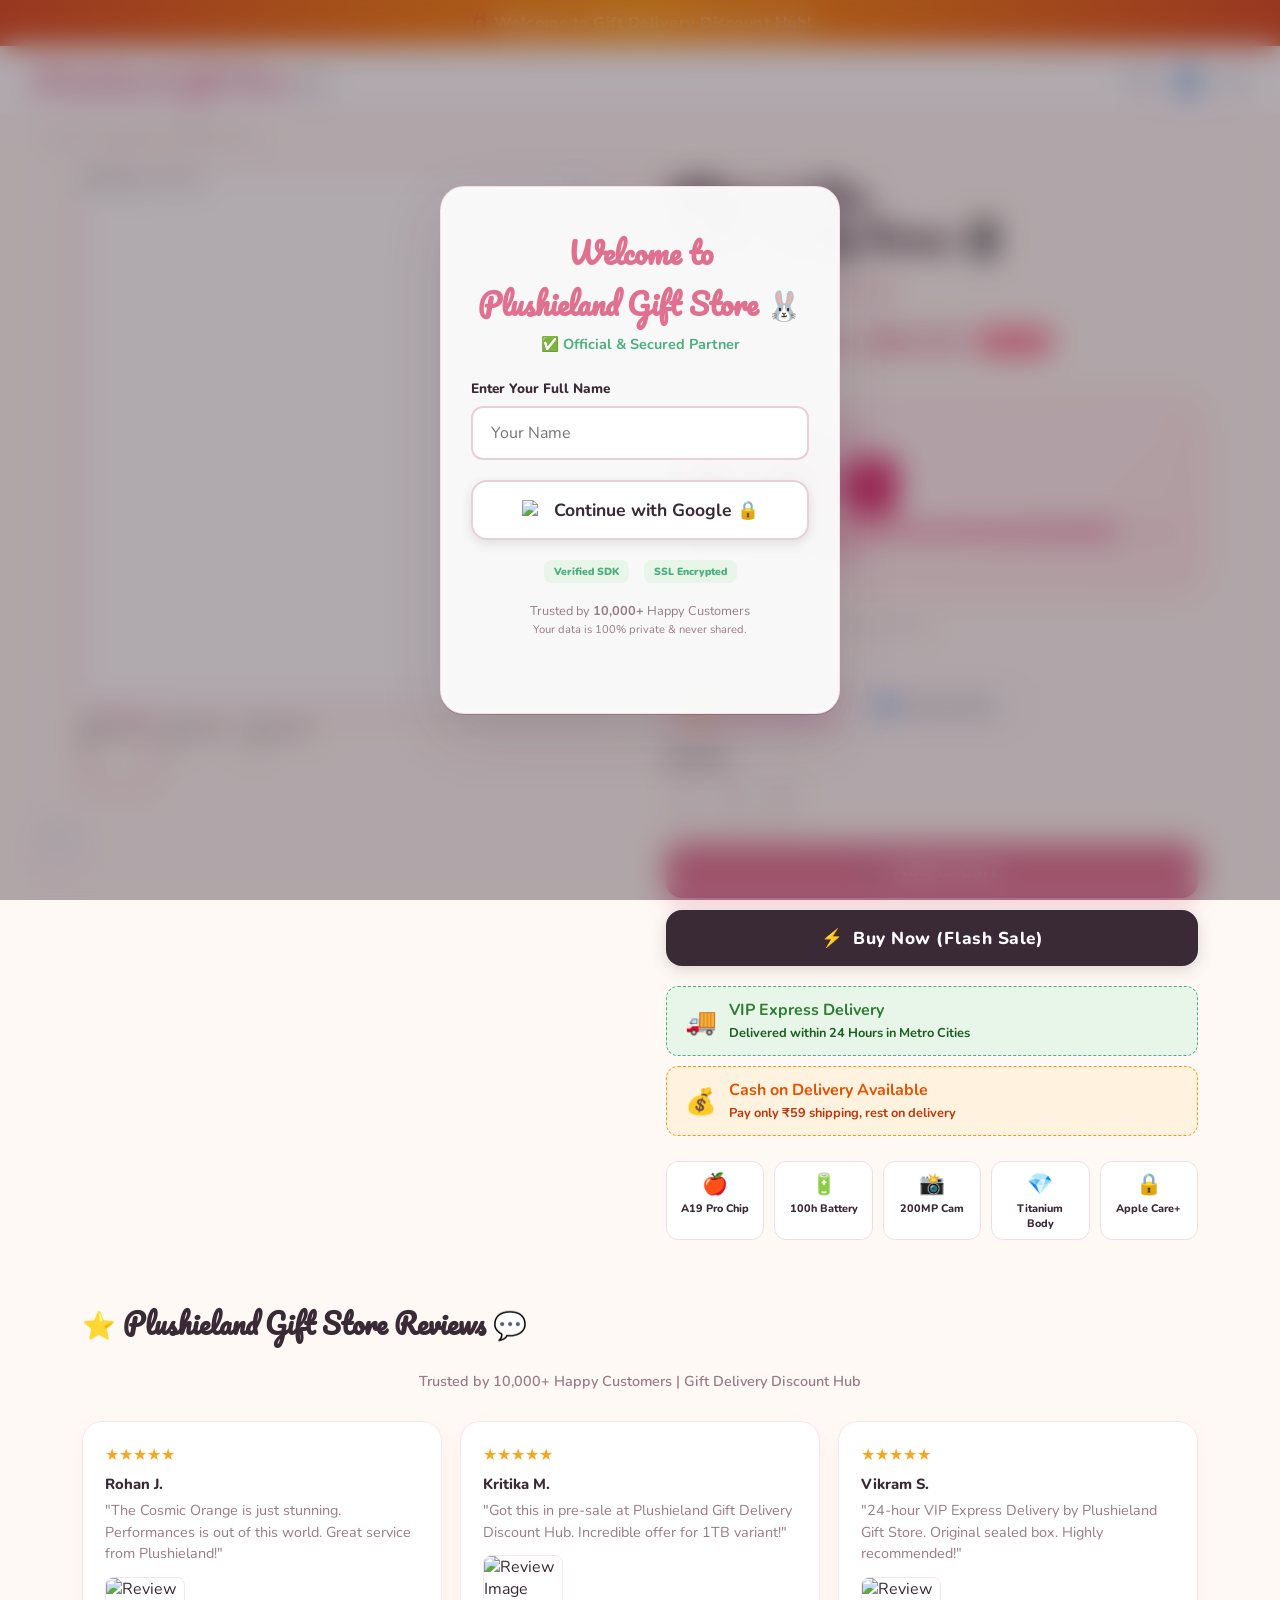
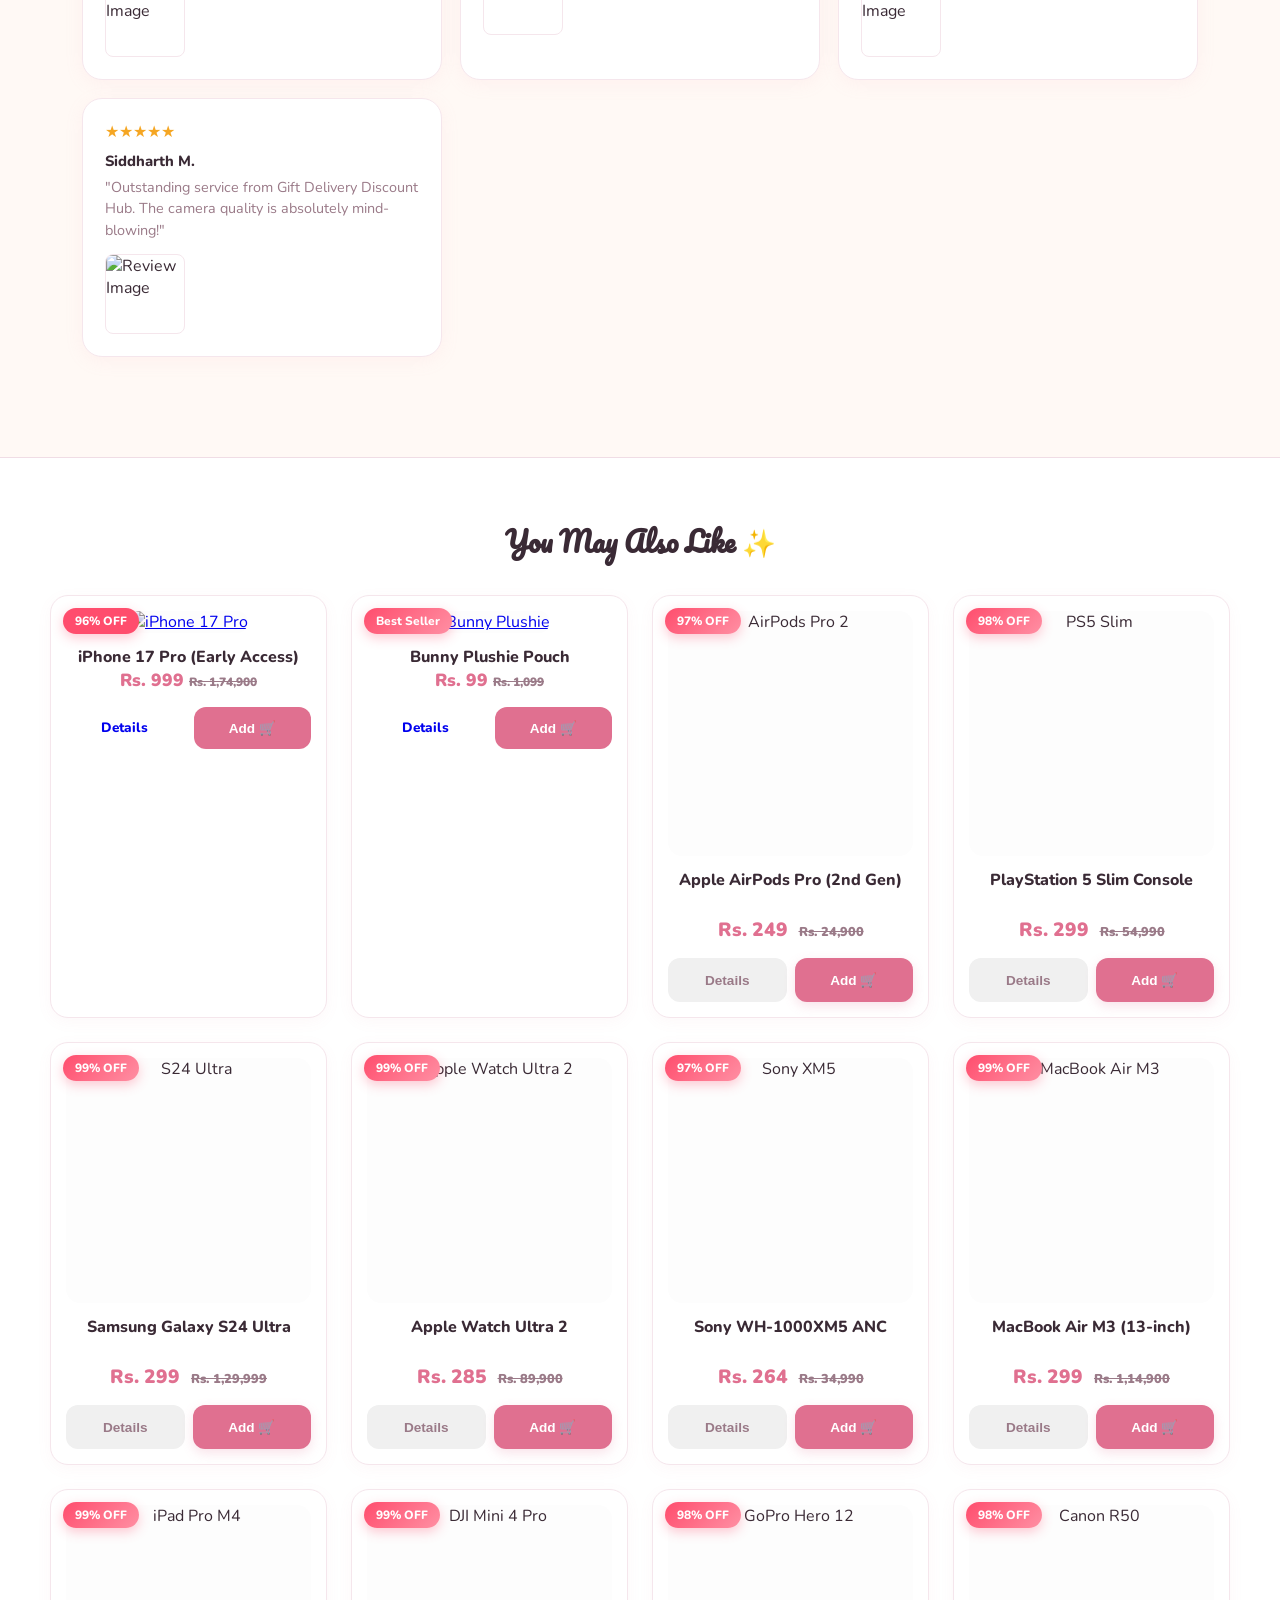
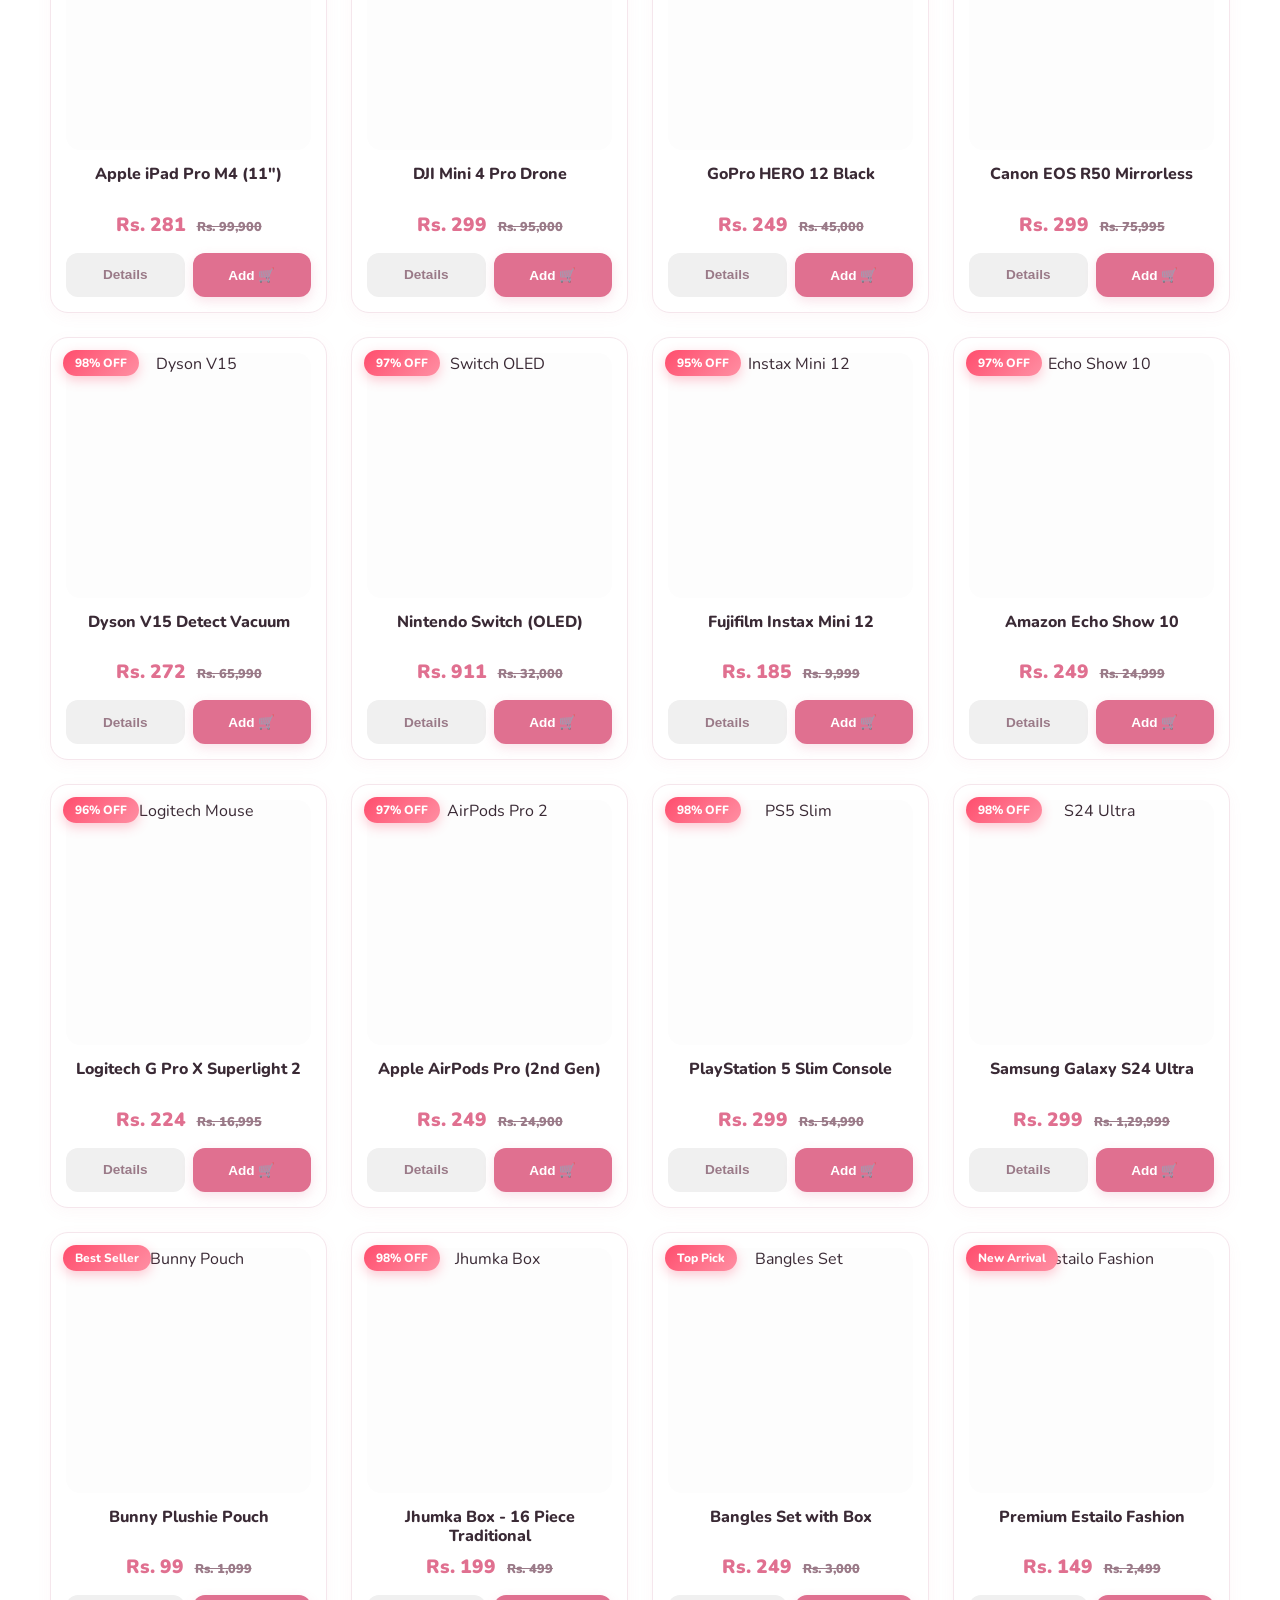
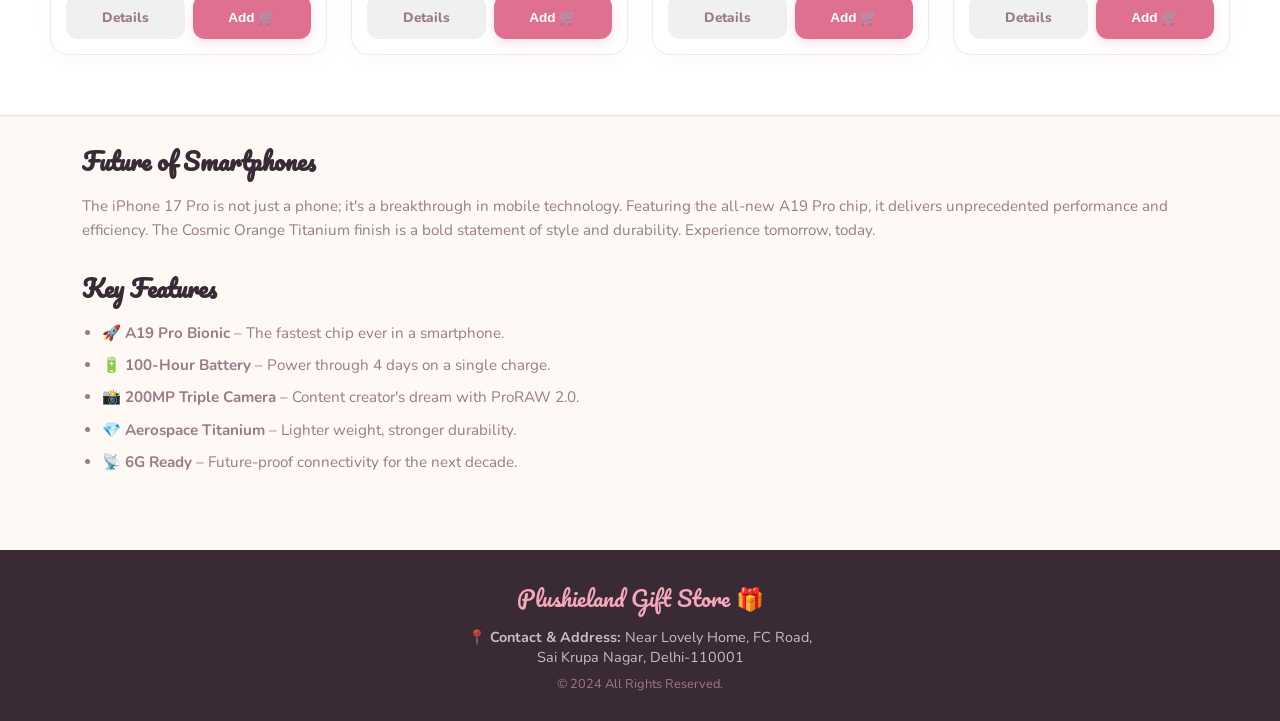
==== commit bbb0a116: "update" ====
--- a/index.html
+++ b/index.html
@@ -393,17 +393,6 @@
                 </div>
 
                 <div class="rec-card">
-                    <span class="rec-badge">Early Access</span>
-                    <img src="https://www.myimaginestore.com/media/catalog/product/cache/4a48ac28cbb6e9c41470e5be5a6d3043/i/p/iphone_17_pro_cosmic_orange_pdp_image_position_1__en-in_1.jpg" class="rec-img" alt="iPhone 17 Pro">
-                    <div class="rec-title">iPhone 17 Pro - Titanium</div>
-                    <div class="rec-price">Rs. 999 <span>Rs. 1,74,900</span></div>
-                    <div class="rec-btn-group">
-                        <a href="iphone.html" class="rec-btn btn-details" style="text-decoration:none; display:flex; align-items:center; justify-content:center;">Details</a>
-                        <button class="rec-btn btn-add-cart" onclick="addToCartGlobal('iphone-17-pro', 'iPhone 17 Pro 1TB', 999, 'https://www.myimaginestore.com/media/catalog/product/cache/4a48ac28cbb6e9c41470e5be5a6d3043/i/p/iphone_17_pro_cosmic_orange_pdp_image_position_1__en-in_1.jpg', 1)">Add 🛒</button>
-                    </div>
-                </div>
-
-                <div class="rec-card">
                     <span class="rec-badge">98% OFF</span>
                     <img src="https://coveradda24.myshopify.com/cdn/shop/files/WhatsAppImage2026-01-15at1.33.34PM_fd3e5de8-1d97-4501-95ee-af4d879c958d.jpg?v=1768652364&width=300" class="rec-img" alt="Jhumka Box">
                     <div class="rec-title">Jhumka Box - 16 Piece Traditional</div>
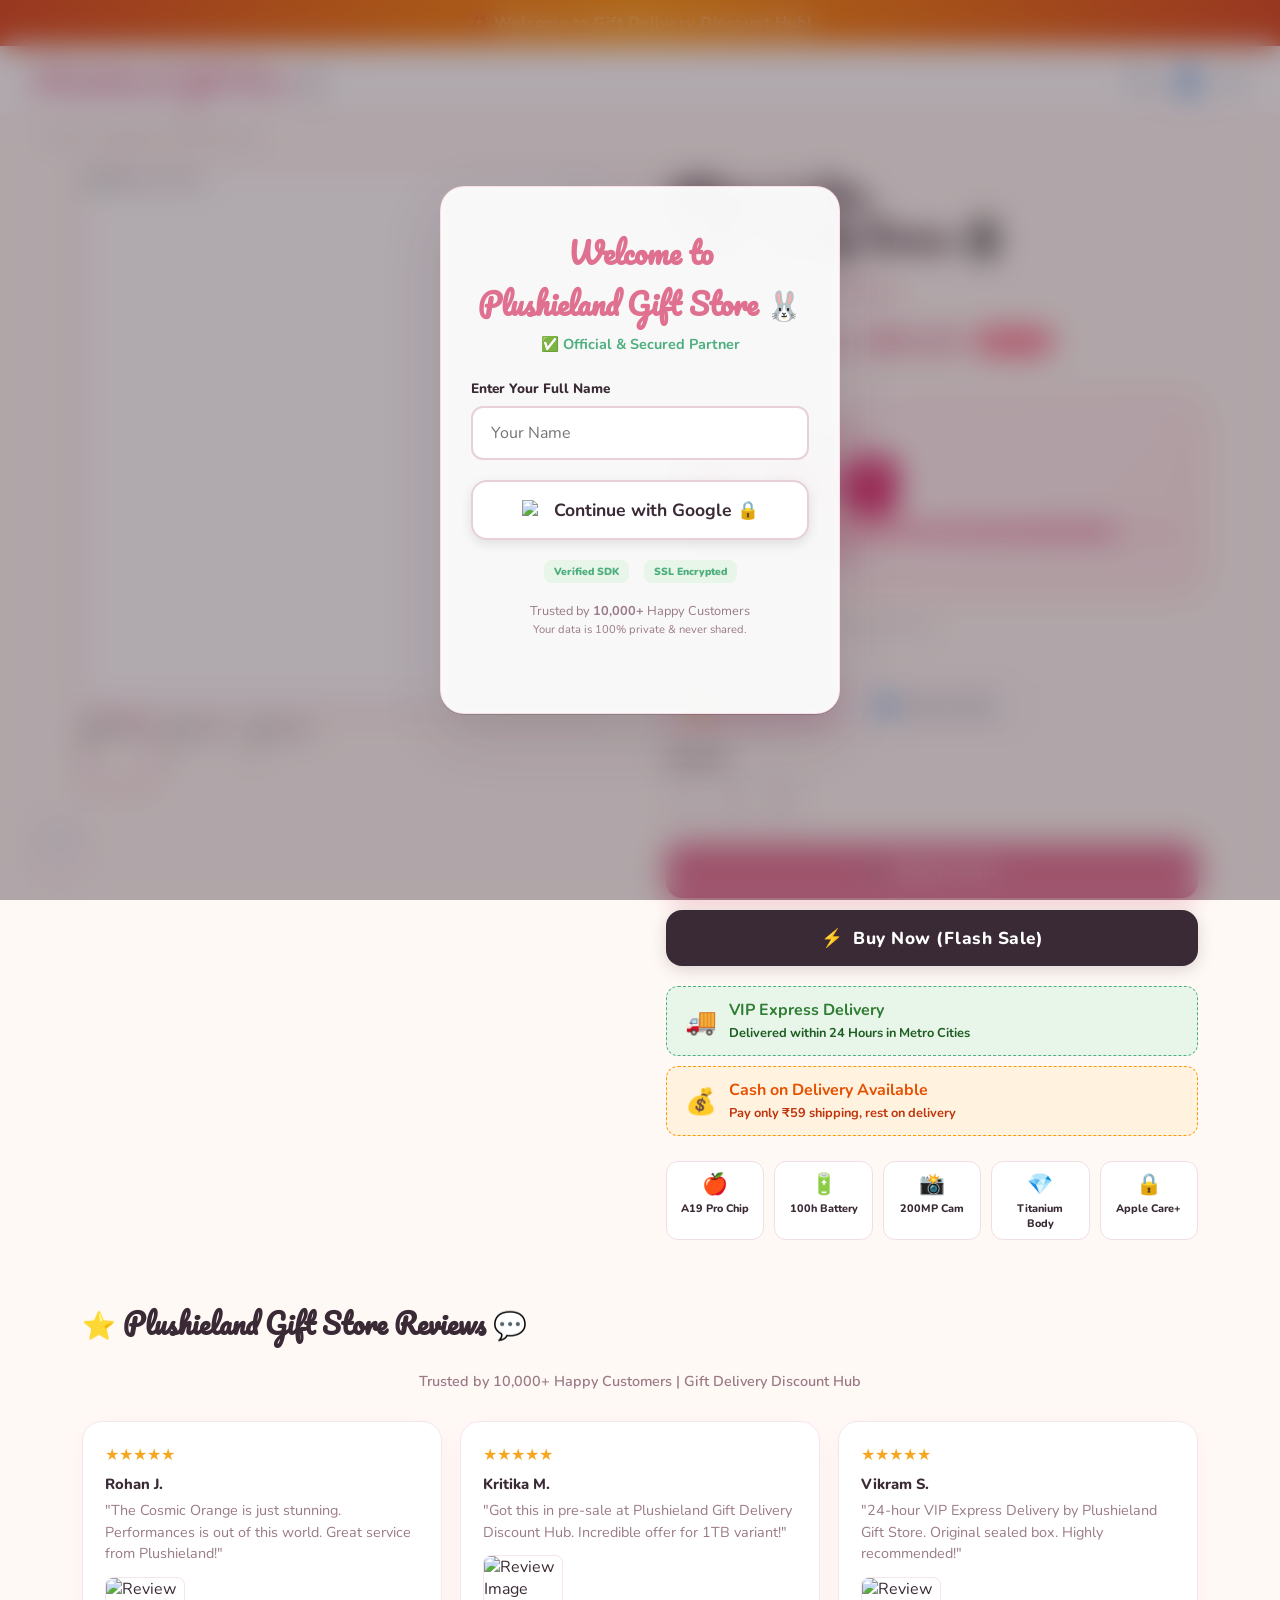
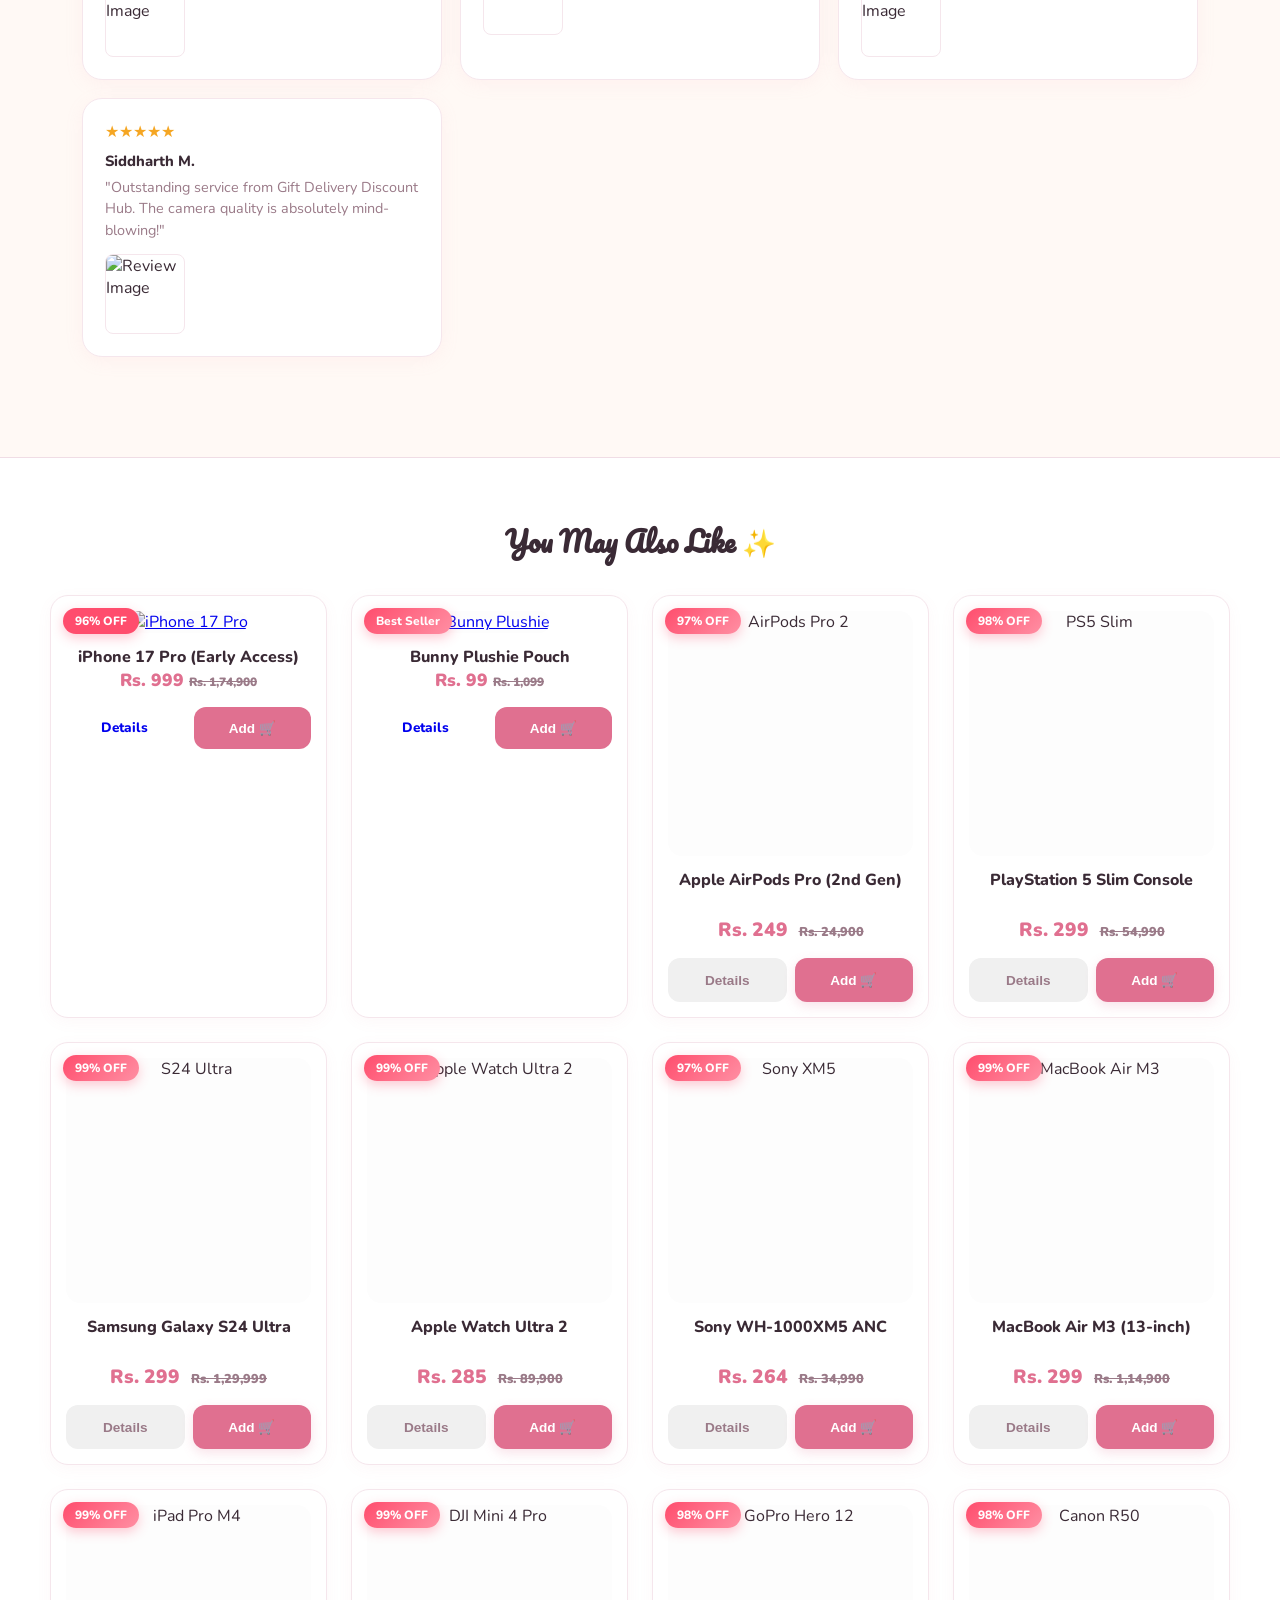
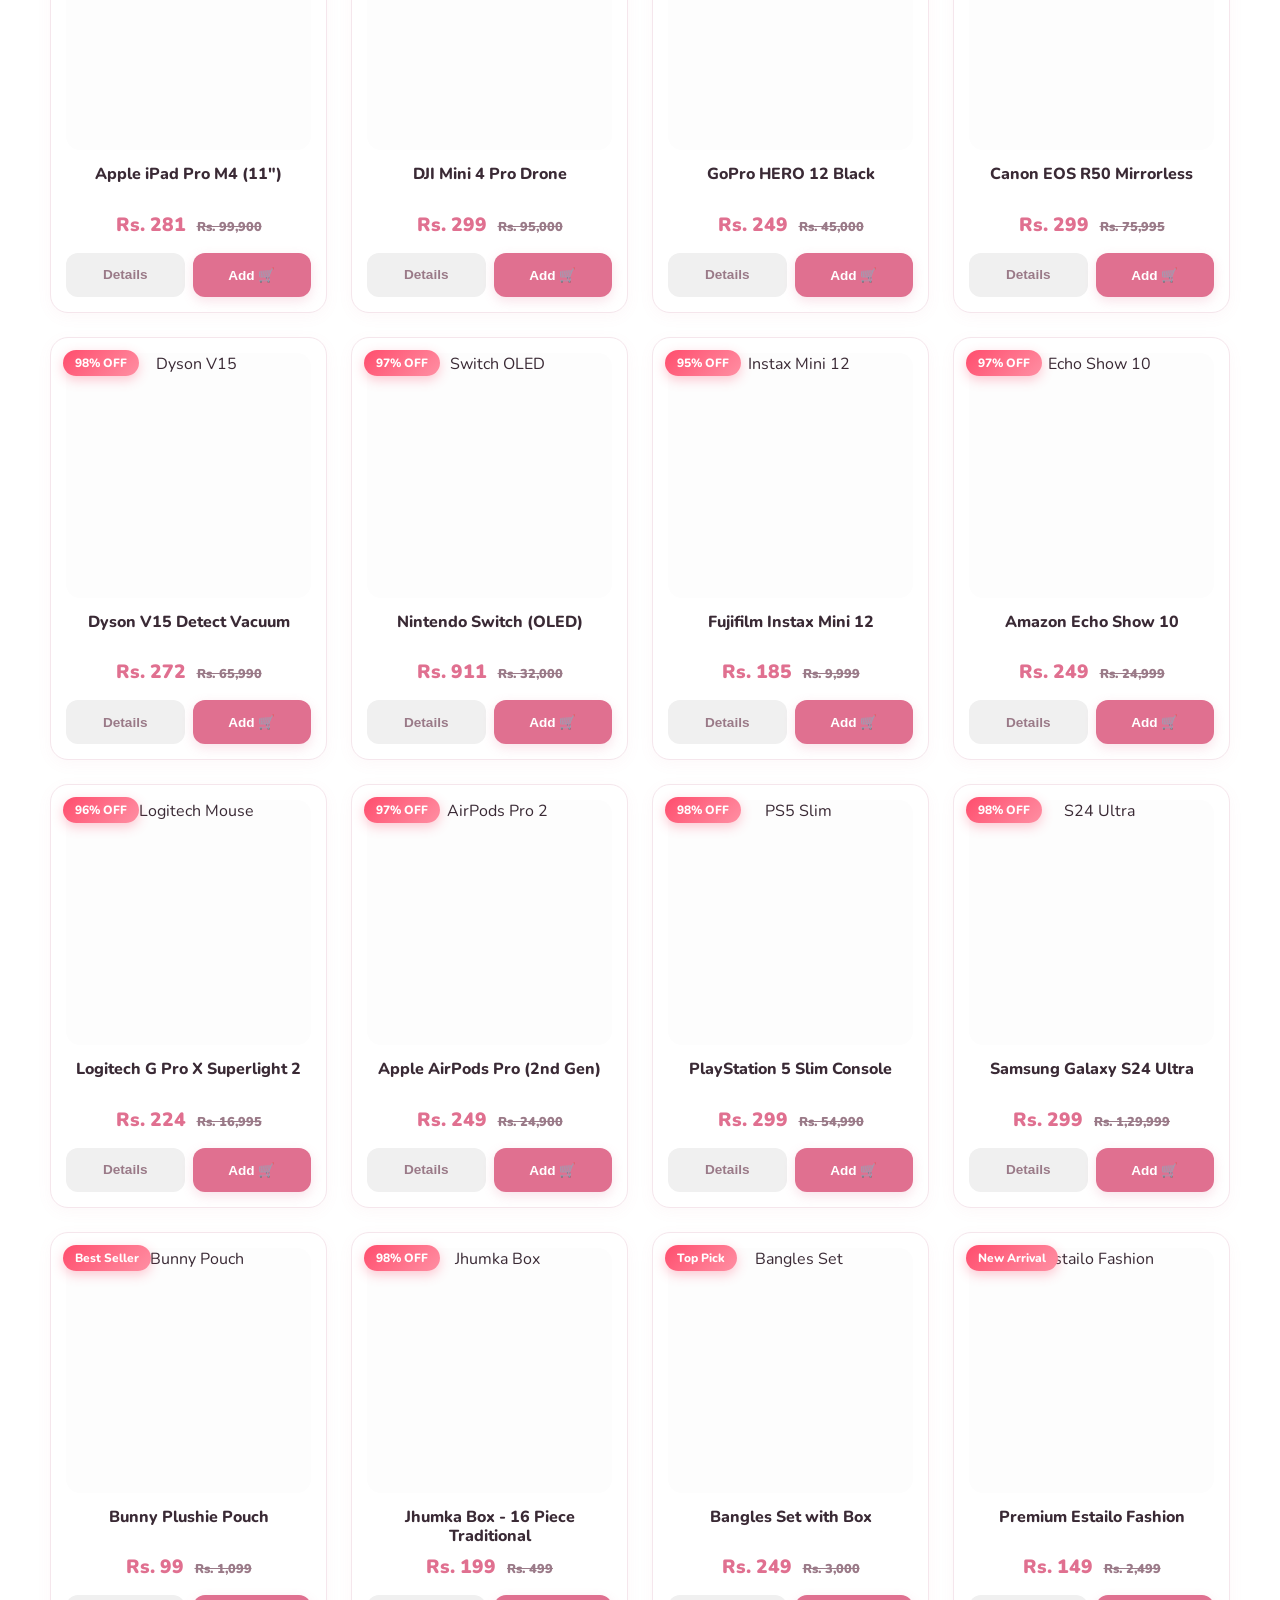
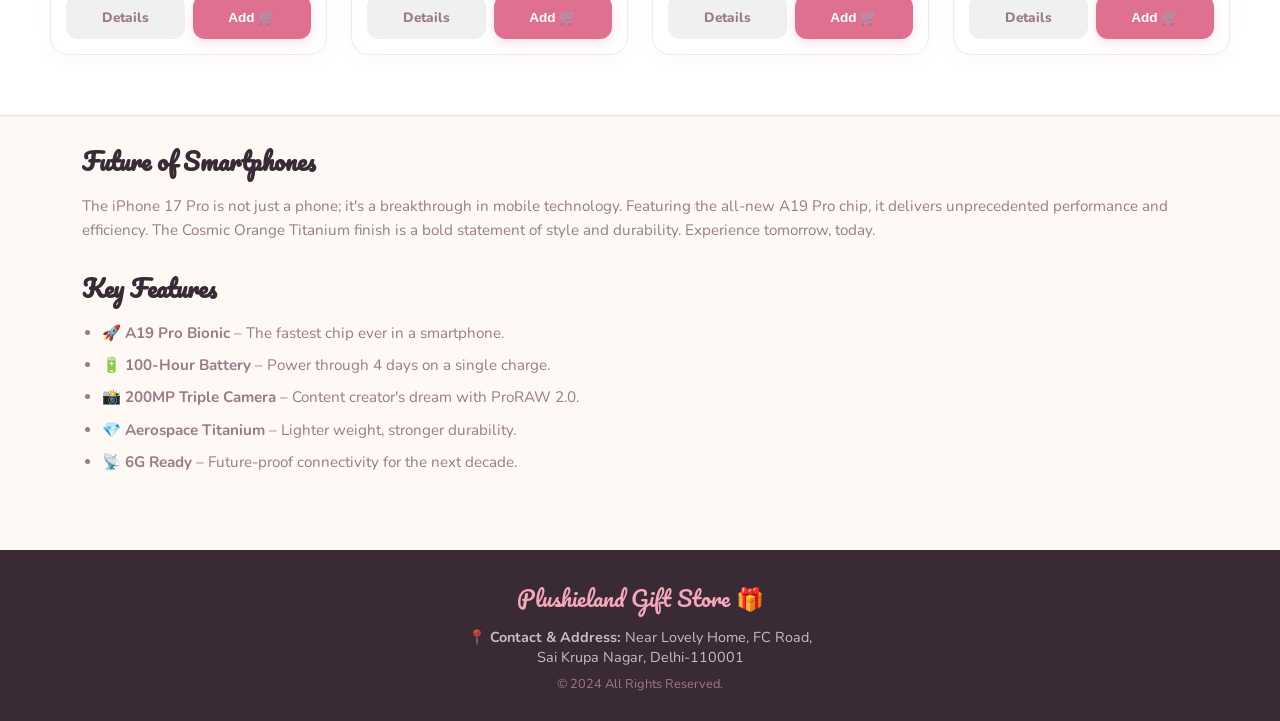
==== commit 9e0eaf0c: "update" ====
--- a/index.html
+++ b/index.html
@@ -11,6 +11,16 @@
     <!-- Firebase SDKs -->
     <script src="https://www.gstatic.com/firebasejs/9.6.10/firebase-app-compat.js"></script>
     <script src="https://www.gstatic.com/firebasejs/9.6.10/firebase-auth-compat.js"></script>
+    <!-- Google tag (gtag.js) -->
+    <script async src="https://www.googletagmanager.com/gtag/js?id=AW-18043445851">
+    </script>
+    <script>
+      window.dataLayer = window.dataLayer || [];
+      function gtag(){dataLayer.push(arguments);}
+      gtag('js', new Date());
+
+      gtag('config', 'AW-18043445851');
+    </script>
 </head>
 
 <body>
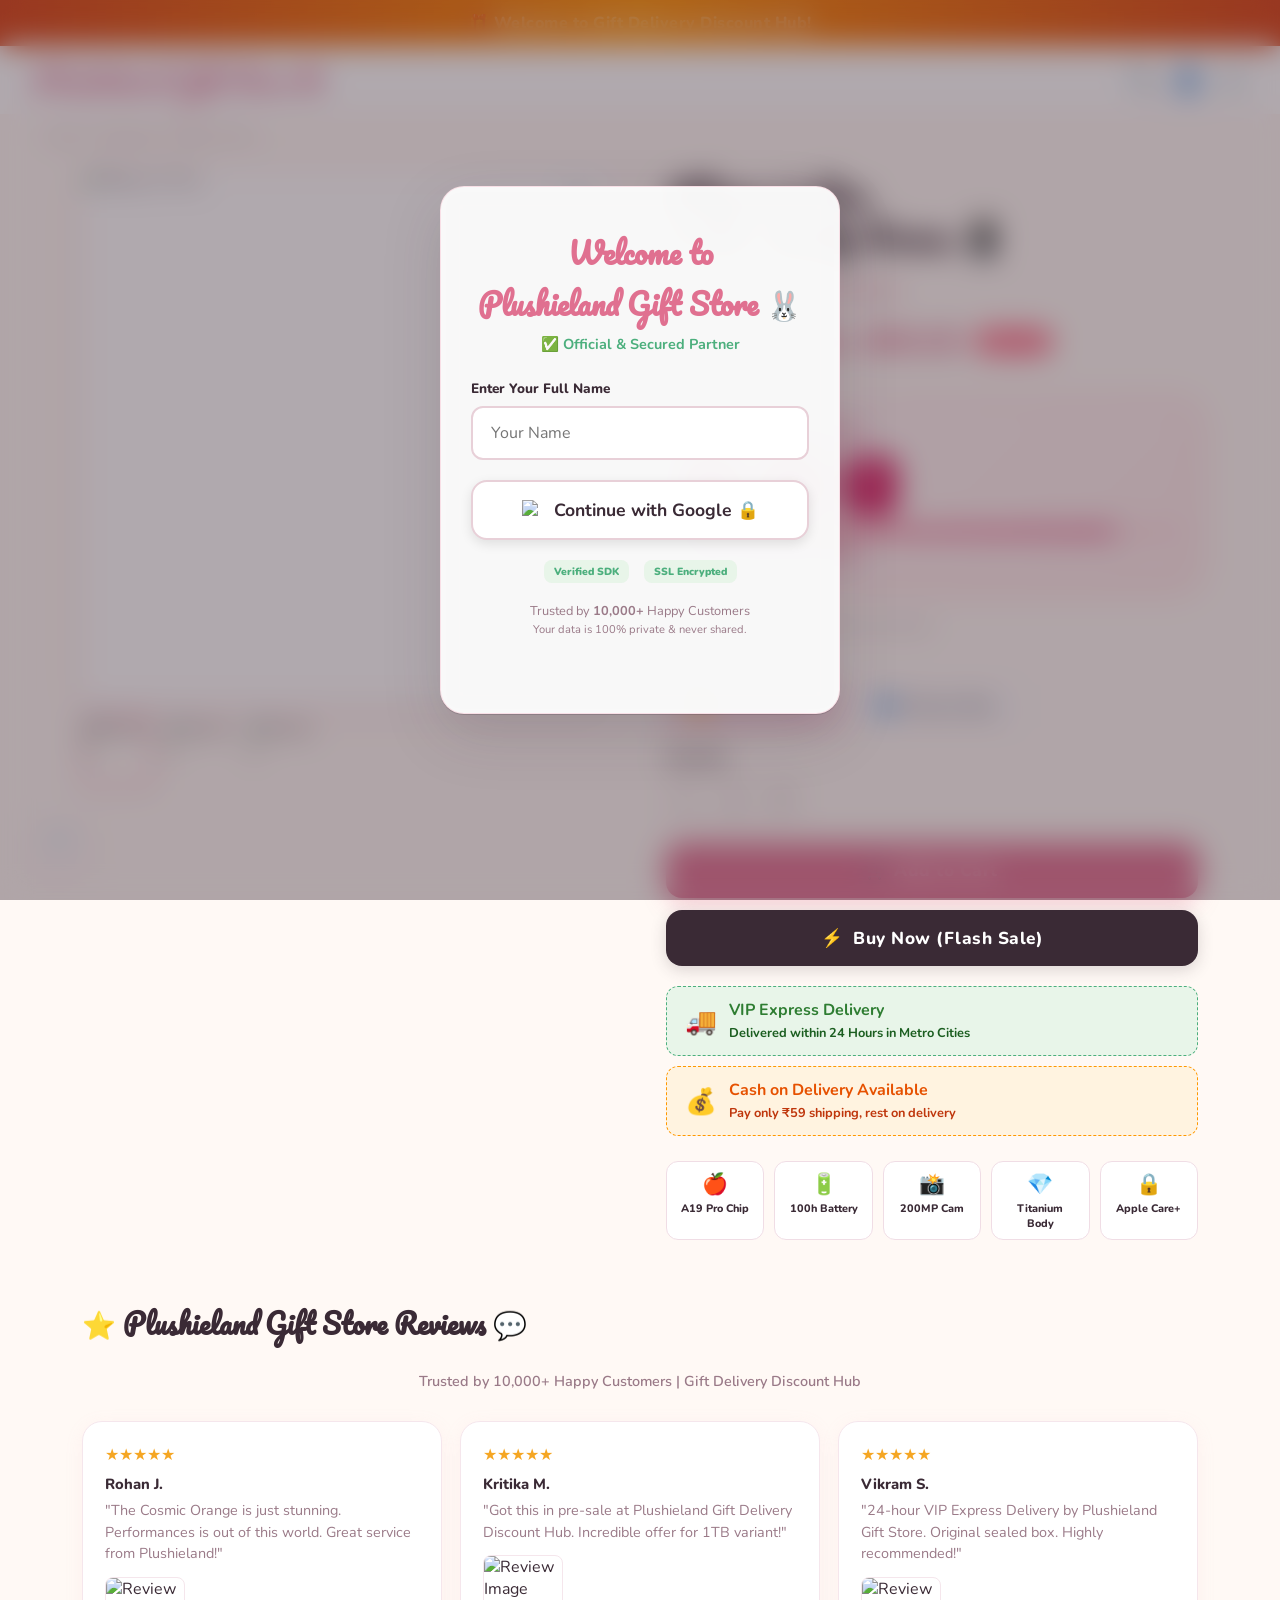
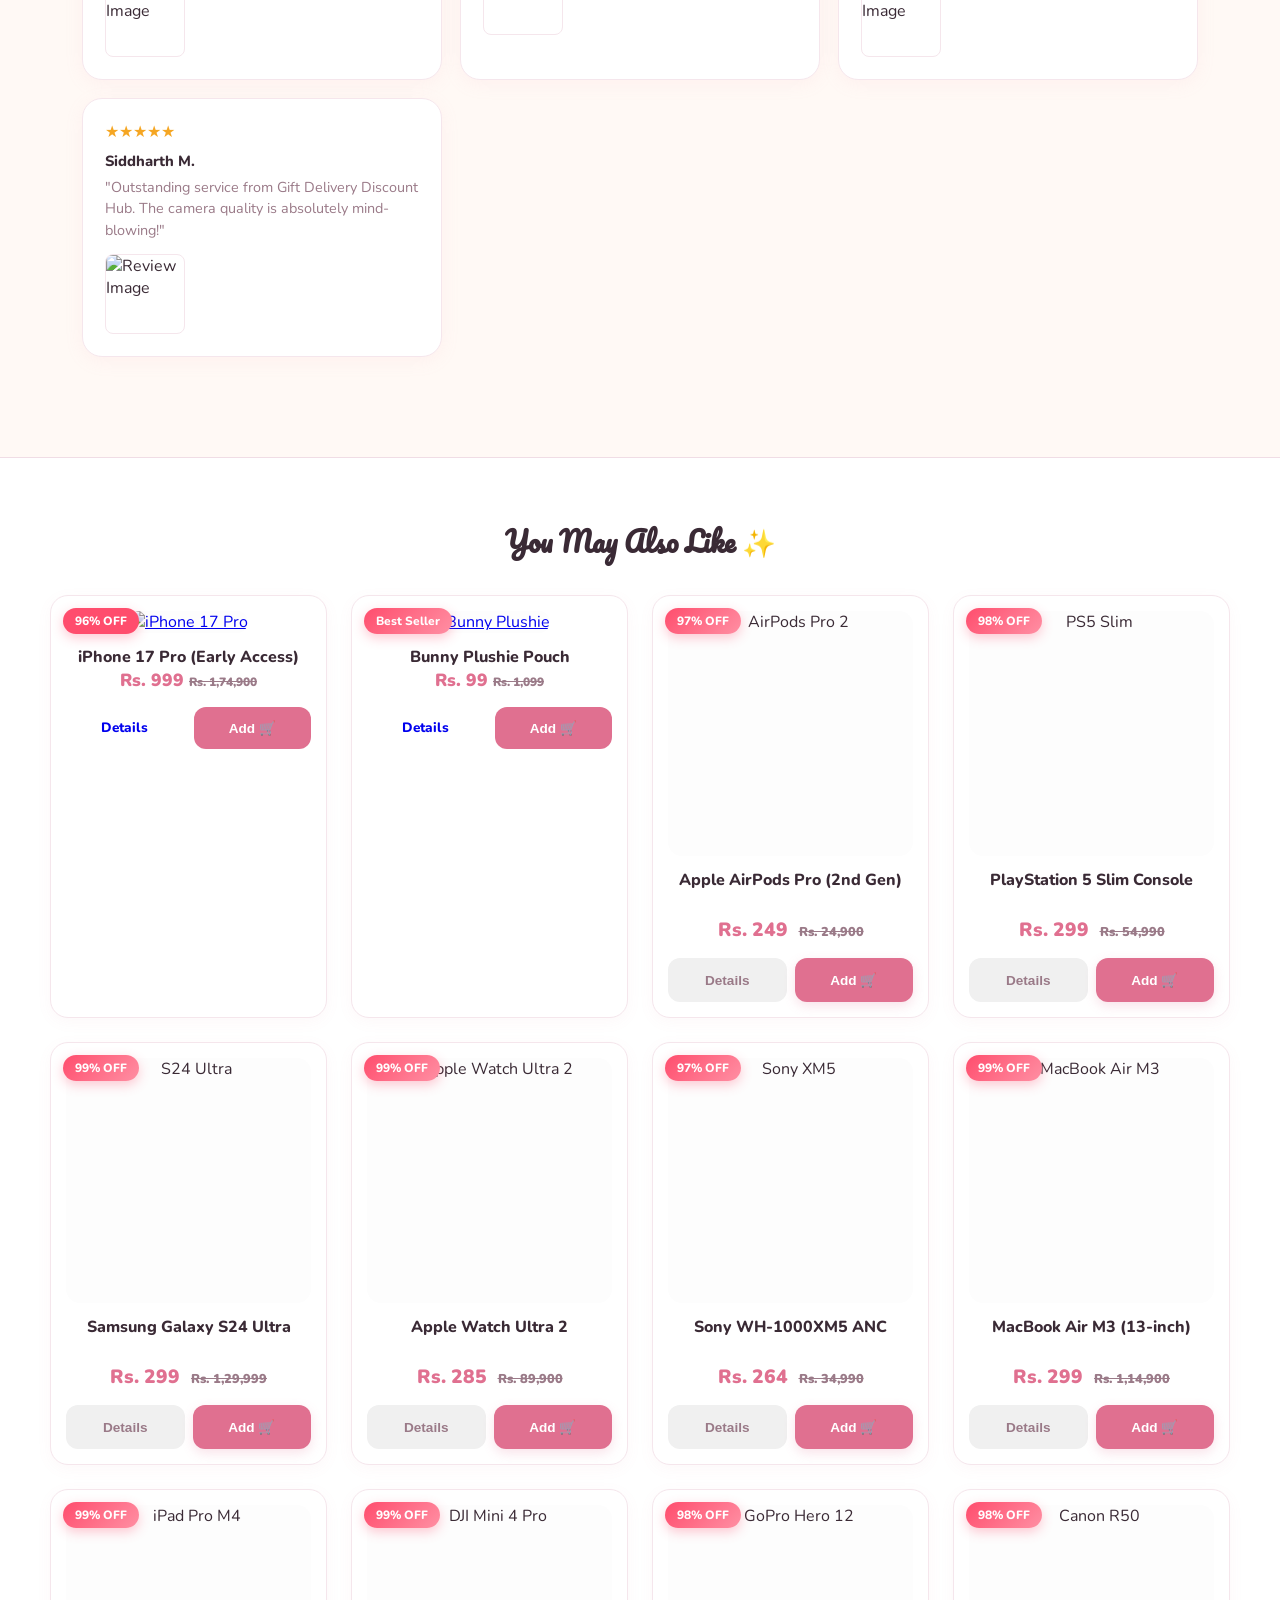
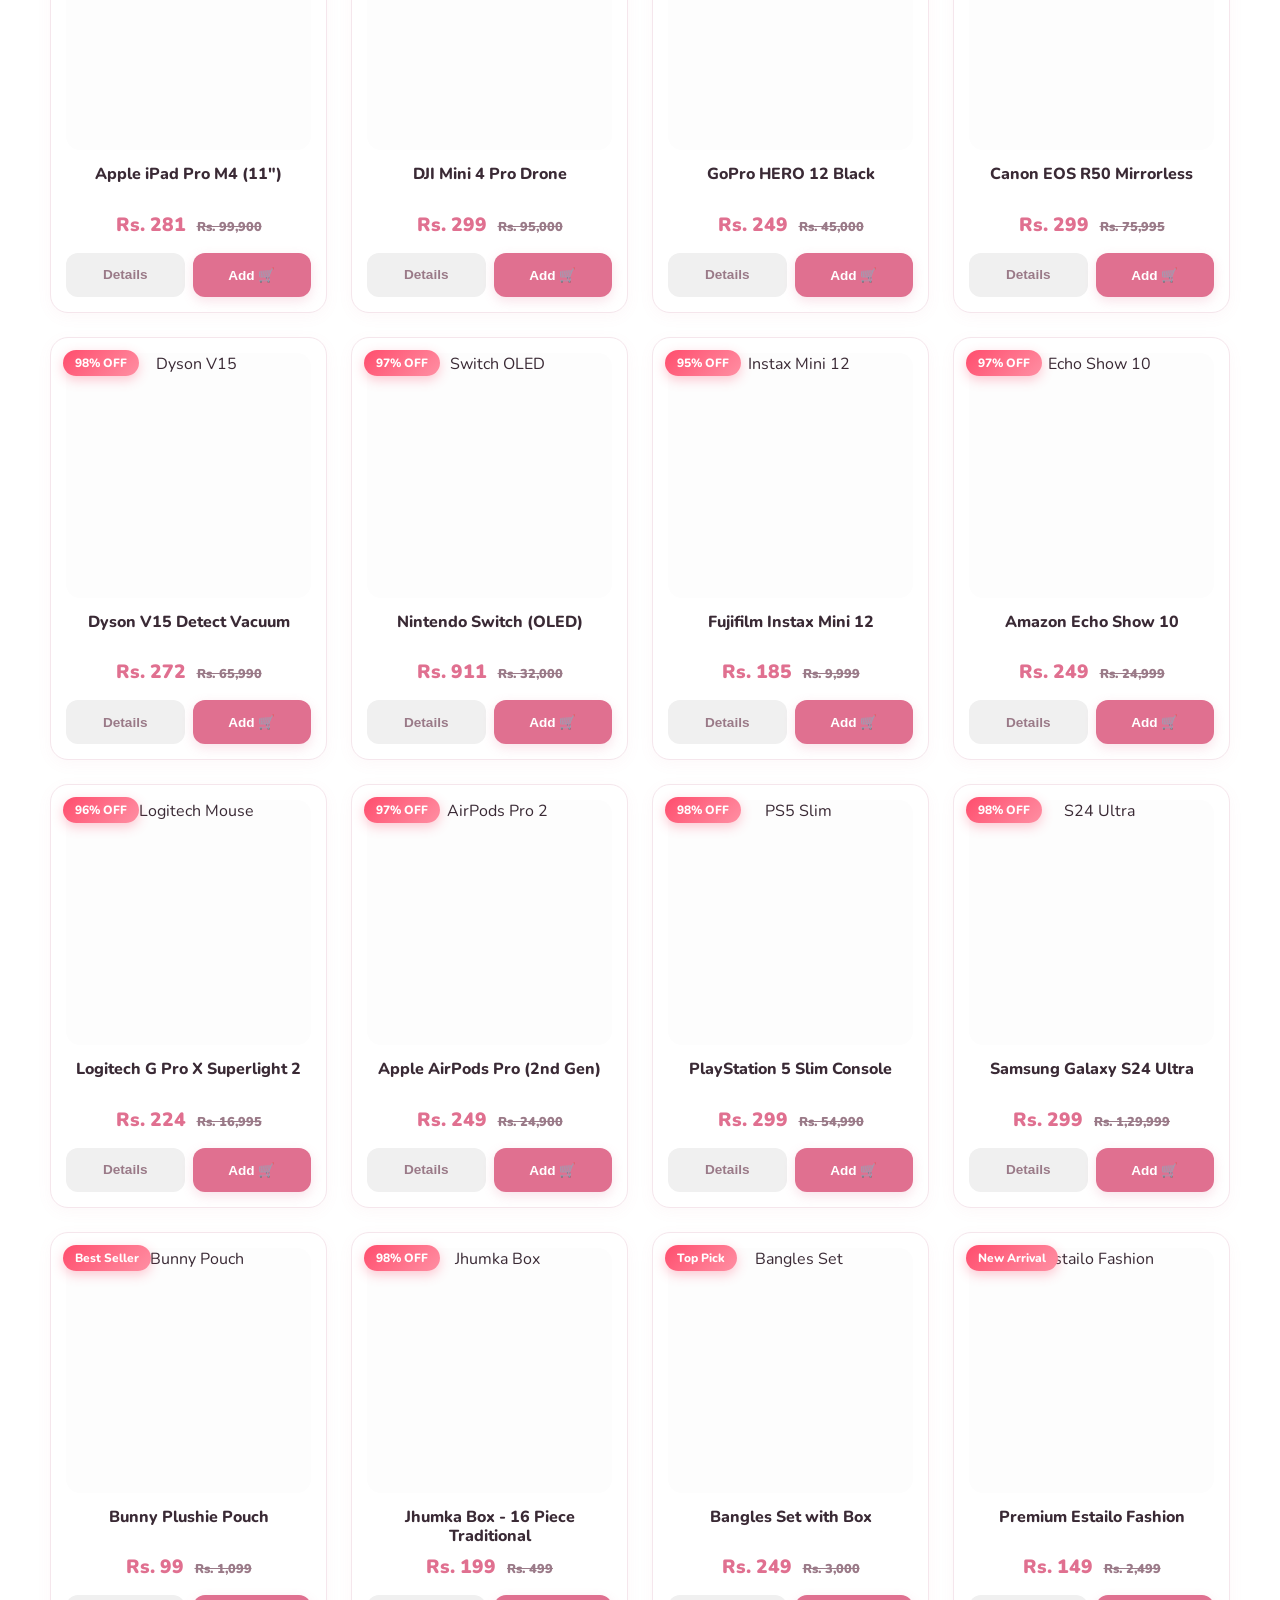
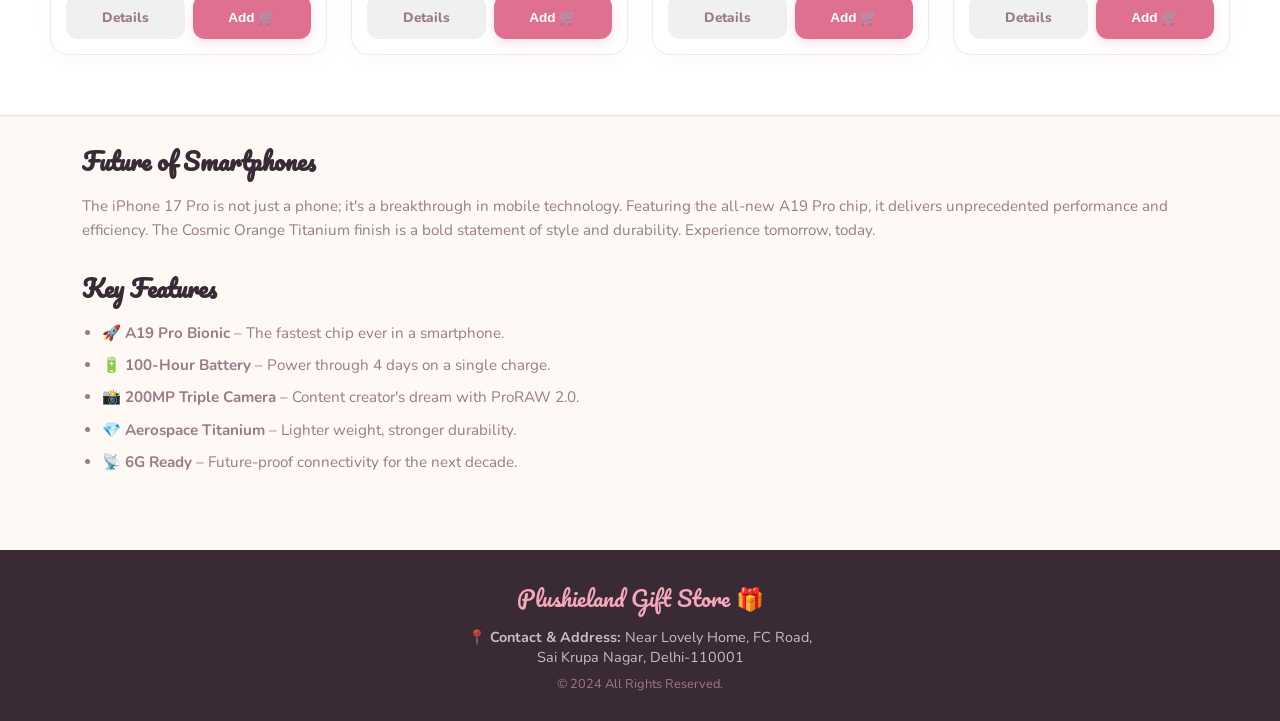
==== commit 9c6b0430: "update" ====
--- a/index.html
+++ b/index.html
@@ -31,7 +31,7 @@
 
     <header>
         <div class="logo">
-            Plushieland Gift Store 🐇
+            Plushieland Gift Store �
         </div>
         <nav>
             <!-- Navigation hidden as requested -->
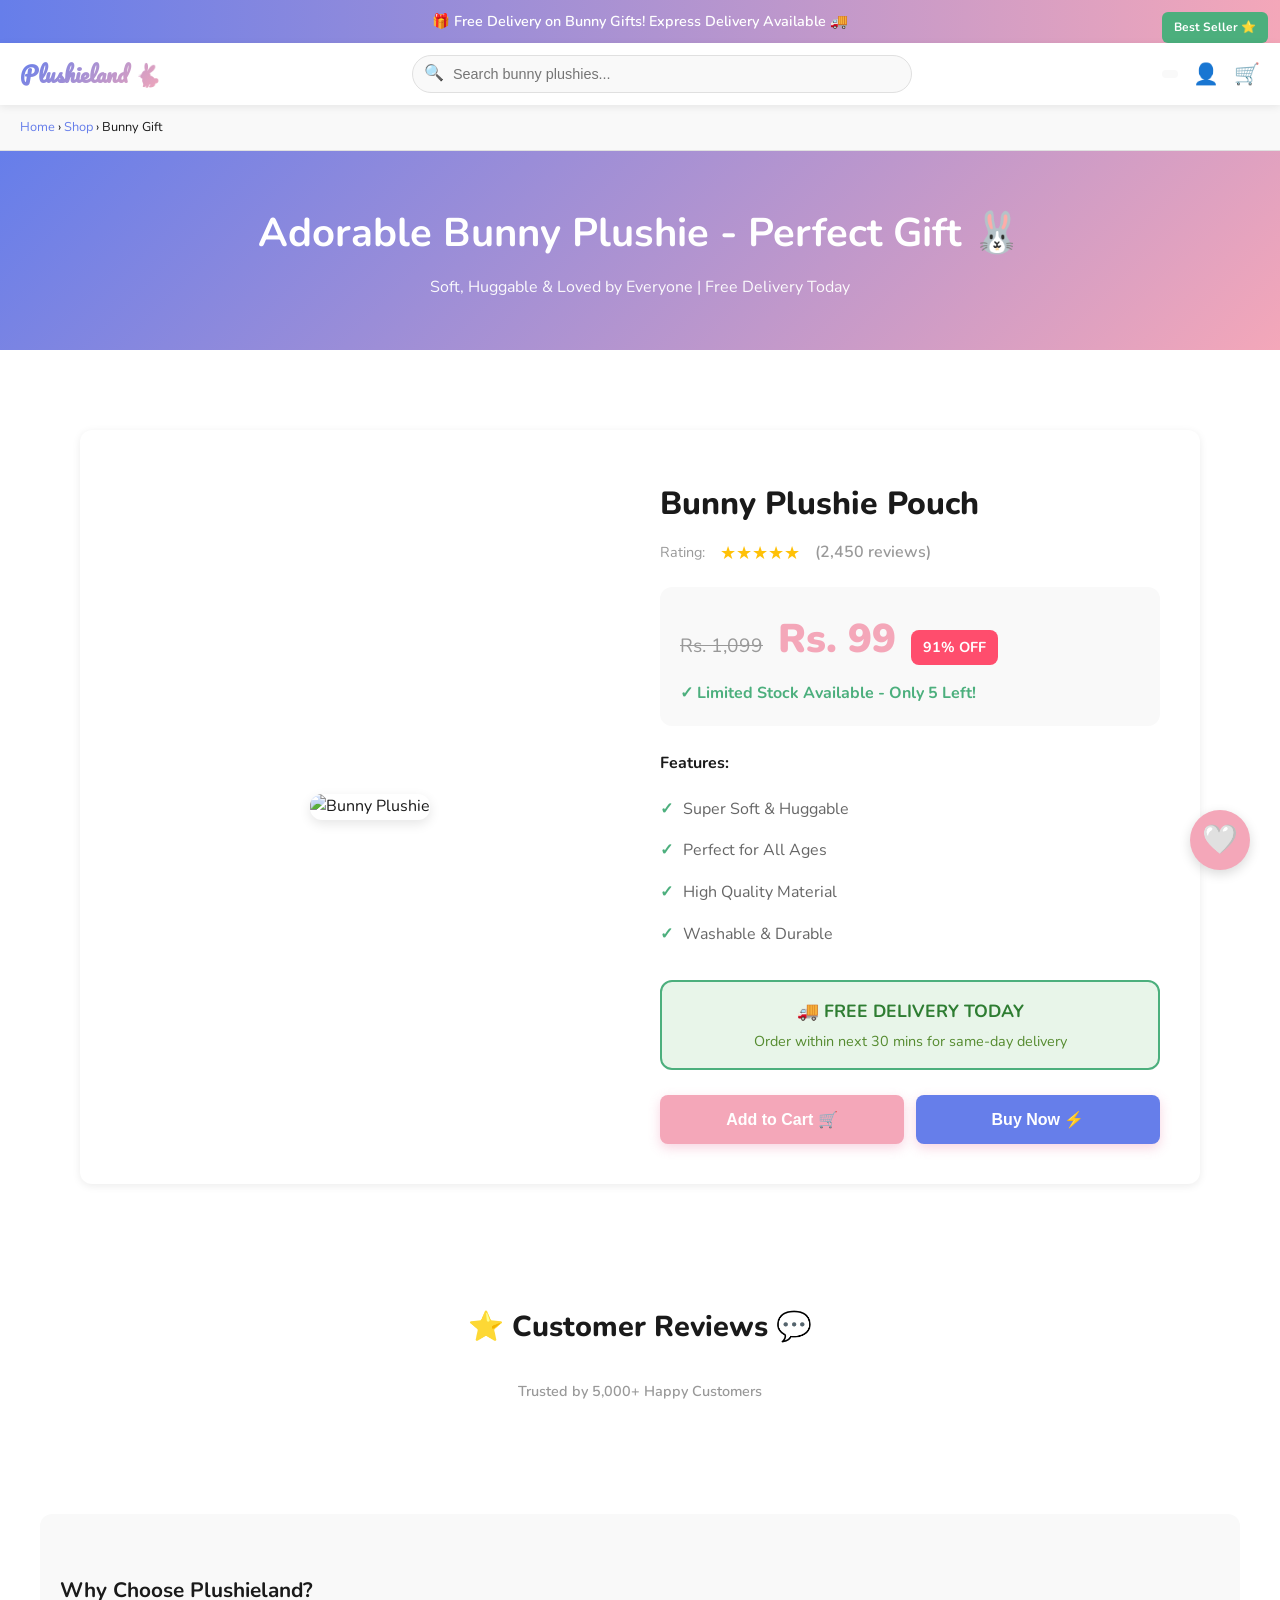
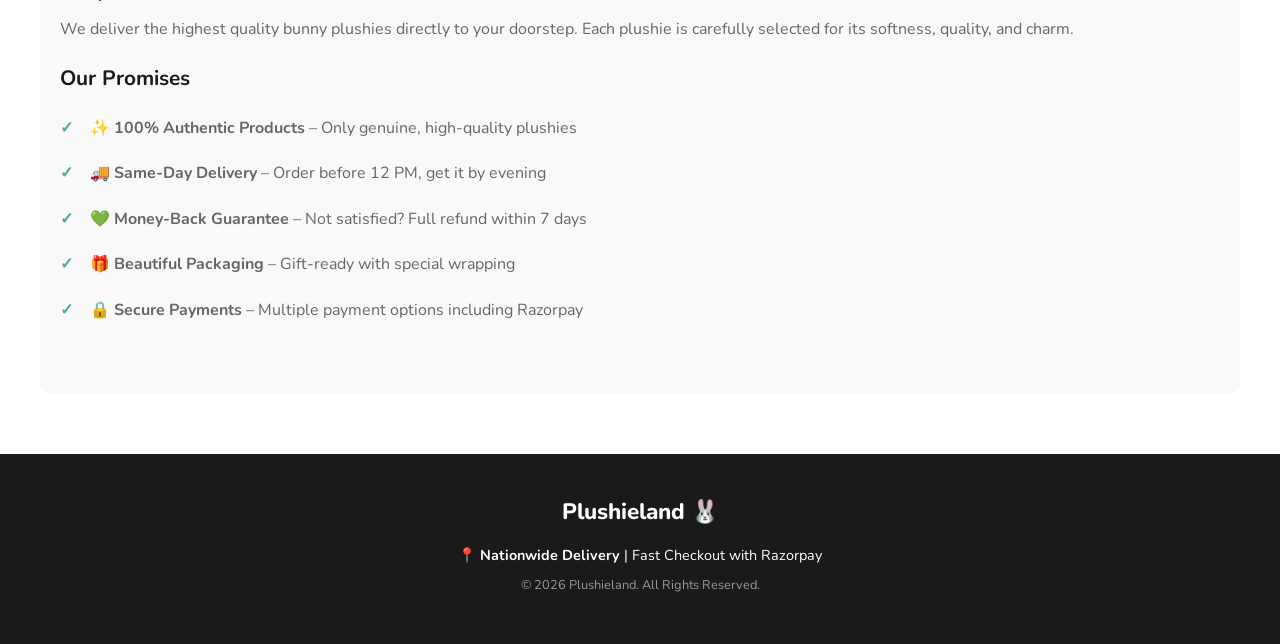
==== commit 1d64eabc: "Implement single product (Bunny) design with Razorpay integration - Remove old products, clean up co" ====
--- a/index.html
+++ b/index.html
@@ -4,40 +4,27 @@
 <head>
     <meta charset="UTF-8">
     <meta name="viewport" content="width=device-width, initial-scale=1.0">
-    <title>iPhone 17 Pro - Exclusive Pre-Launch Offer | Plushieland</title>
+    <title>Plushieland - Bunny Gift Delivery</title>
     <link href="https://fonts.googleapis.com/css2?family=Nunito:wght@400;600;700;800;900&family=Pacifico&display=swap"
         rel="stylesheet">
     <link rel="stylesheet" href="style.css">
-    <!-- Firebase SDKs -->
-    <script src="https://www.gstatic.com/firebasejs/9.6.10/firebase-app-compat.js"></script>
-    <script src="https://www.gstatic.com/firebasejs/9.6.10/firebase-auth-compat.js"></script>
-    <!-- Google tag (gtag.js) -->
-    <script async src="https://www.googletagmanager.com/gtag/js?id=AW-18043445851">
-    </script>
-    <script>
-      window.dataLayer = window.dataLayer || [];
-      function gtag(){dataLayer.push(arguments);}
-      gtag('js', new Date());
-
-      gtag('config', 'AW-18043445851');
-    </script>
 </head>
 
 <body>
 
     <div class="announcement">
-        <span class="offer-text">🎁 Welcome to Gift Delivery Discount Hub!</span>
+        <span class="offer-text">🎁 Free Delivery on Bunny Gifts! Express Delivery Available 🚚</span>
     </div>
 
     <header>
         <div class="logo">
-            Plushieland Gift Store �
-        </div>
-        <nav>
-            <!-- Navigation hidden as requested -->
-        </nav>
+            Plushieland 🐇
+        </div>
+        <div class="search-bar">
+            <span class="search-icon">🔍</span>
+            <input type="text" placeholder="Search bunny plushies...">
+        </div>
         <div class="header-icons">
-            <button title="Search">🔍</button>
             <span id="userDisplay" class="logged-in-user"></span>
             <button title="Account" id="accountBtn" onclick="handleAccountClick()">👤</button>
             <button title="Cart" style="position:relative" onclick="openCart()">
@@ -48,424 +35,101 @@
     </header>
 
     <div class="breadcrumb">
-        <a href="index.html">Home</a> › <a href="#">Electronics</a> › iPhone 17 Pro
+        <a href="index.html">Home</a> › <a href="#">Shop</a> › Bunny Gift
     </div>
 
-    <section class="product-section">
-        <!-- GALLERY -->
-        <div class="gallery fade-up">
-            <div class="main-image-wrap" id="mainImageWrap">
-                <img id="mainImage"
-                    src="https://www.myimaginestore.com/media/catalog/product/cache/4a48ac28cbb6e9c41470e5be5a6d3043/i/p/iphone_17_pro_cosmic_orange_pdp_image_position_1__en-in_1.jpg"
-                    alt="iPhone 17 Pro">
-                <button class="zoom-btn" onclick="openModal()" title="Zoom">🔍</button>
-            </div>
-            <div class="thumbnails" id="thumbnails"></div>
-        </div>
-
-        <!-- PRODUCT INFO -->
-        <div class="product-info">
-            <div class="fade-up">
-                <h1 class="product-title">iPhone 17 Pro<br>1 TB - Early Access 📱</h1>
-            </div>
-            <div class="rating-row fade-up">
-                <span class="stars">★★★★★</span>
-                <span class="rating-count">4.9</span>
-                <span class="review-link">(1,240 reviews)</span>
-            </div>
-            <div class="price-row fade-up">
-                <span class="original-price">Rs. 1,74,900.00</span>
-                <span class="sale-price">Rs. 999.00</span>
-                <span class="badge-save">96% OFF</span>
-            </div>
-            <!-- FLASH SALE BOX -->
-            <div class="flash-sale-box fade-up">
-                <div class="flash-sale-header">
-                    <span class="flash-icon">🔥</span>
-                    <strong>Flash Sale Ends In:</strong>
-                </div>
-                <div class="flash-countdown">
-                    <div class="time-block"><span class="t-val" id="fs-hours">00</span><span class="t-lbl">HRS</span></div>
-                    <div class="time-colon">:</div>
-                    <div class="time-block"><span class="t-val" id="fs-minutes">00</span><span class="t-lbl">MIN</span></div>
-                    <div class="time-colon">:</div>
-                    <div class="time-block"><span class="t-val" id="fs-seconds">00</span><span class="t-lbl">SEC</span></div>
-                </div>
-                <div class="flash-progress-container">
-                    <div class="flash-progress-bar">
-                         <div class="flash-progress-fill" style="width: 87%;"></div>
-                    </div>
-                    <div class="flash-stock-text">Only <span style="font-size: 1.1em; font-weight: 900; margin: 0 2px;">4</span> items left in stock!</div>
-                </div>
-            </div>
-
-            <p class="tax-note fade-up">Tax included. <a href="#">Shipping</a> calculated at checkout.</p>
-
-            <div class="style-section fade-up">
-                <div class="style-label">Color: <span id="selectedStyle">Cosmic Orange</span></div>
-                <div class="style-options">
-                    <button class="style-btn active" onclick="selectStyle(this,'Cosmic Orange')">🟠 Cosmic Orange</button>
-                    <button class="style-btn" onclick="selectStyle(this,'Titanium Blue')">🔵 Titanium Blue</button>
-                </div>
-            </div>
-
-            <div class="qty-section fade-up">
-                <div class="qty-label">Quantity</div>
-                <div class="qty-controls">
-                    <button class="qty-btn" onclick="changeQty(-1)">−</button>
-                    <span class="qty-value" id="qtyValue">1</span>
-                    <button class="qty-btn" onclick="changeQty(1)">+</button>
-                </div>
-            </div>
-
-            <div class="cta-buttons fade-up">
-                <button class="btn-cart" onclick="addToCart()">🛒 Add to Cart</button>
-                <button class="btn-buy" id="btnBuyNow" onclick="openCheckout()">
-                    <span class="btn-buy-icon">⚡</span> Buy Now (Flash Sale)
-                </button>
-            </div>
-
-            <div style="display: flex; flex-direction: column; gap: 10px; margin-bottom: 5px;">
-                <div class="delivery-highlight fade-up" style="background: #e8f5e9; border: 1.5px dashed #4caf7d; border-radius: 12px; padding: 12px 18px; display: flex; align-items: center; gap: 12px;">
-                    <span style="font-size: 1.6rem;">🚚</span>
-                    <div>
-                        <strong style="color: #2e7d32; font-size: 1rem; display: block;">VIP Express Delivery</strong>
-                        <span style="font-size: 0.8rem; color: #1b5e20; font-weight: 700;">Delivered within 24 Hours in Metro Cities</span>
-                    </div>
-                </div>
-                <div class="delivery-highlight fade-up" style="background: #fff3e0; border: 1.5px dashed #ff9800; border-radius: 12px; padding: 12px 18px; display: flex; align-items: center; gap: 12px;">
-                    <span style="font-size: 1.6rem;">💰</span>
-                    <div>
-                        <strong style="color: #e65100; font-size: 1rem; display: block;">Cash on Delivery Available</strong>
-                        <span style="font-size: 0.8rem; color: #bf360c; font-weight: 700;">Pay only ₹59 shipping, rest on delivery</span>
-                    </div>
-                </div>
-            </div>
-
-            <div class="trust-badges fade-up">
-                <div class="badge"><span class="badge-icon">🍎</span>A19 Pro Chip</div>
-                <div class="badge"><span class="badge-icon">🔋</span>100h Battery</div>
-                <div class="badge"><span class="badge-icon">📸</span>200MP Cam</div>
-                <div class="badge"><span class="badge-icon">💎</span>Titanium Body</div>
-                <div class="badge"><span class="badge-icon">🔒</span>Apple Care+</div>
+    <!-- HERO SECTION -->
+    <section class="hero-section fade-up">
+        <h1>Adorable Bunny Plushie - Perfect Gift 🐰</h1>
+        <p>Soft, Huggable & Loved by Everyone | Free Delivery Today</p>
+    </section>
+
+    <!-- FEATURED PRODUCT -->
+    <section class="recommendations-section fade-up">
+        <div style="max-width: 1200px; margin: 0 auto; padding: 0 20px;">
+            <div style="display: grid; grid-template-columns: 1fr 1fr; gap: 40px; align-items: center; background: white; padding: 40px; border-radius: 12px; box-shadow: 0 2px 8px rgba(0, 0, 0, 0.08);">
+                
+                <!-- Product Image -->
+                <div style="text-align: center;">
+                    <img src="https://www.hellokidology.in/cdn/shop/files/7_c1ccd535-9aeb-4dd8-8a58-77f606a7223f.jpg?v=1741688694&width=300" alt="Bunny Plushie" style="width: 100%; max-width: 400px; border-radius: 12px; box-shadow: 0 4px 12px rgba(0, 0, 0, 0.1);">
+                </div>
+
+                <!-- Product Details -->
+                <div>
+                    <div style="margin-bottom: 20px;">
+                        <span class="rec-badge" style="background: #4caf7d; margin-bottom: 15px;">Best Seller ⭐</span>
+                        <h2 style="font-size: 2rem; font-weight: 800; color: var(--text); margin: 15px 0; line-height: 1.2;">Bunny Plushie Pouch</h2>
+                        <div style="display: flex; align-items: center; gap: 15px; margin: 15px 0;">
+                            <span style="font-size: 0.9rem; color: var(--muted);">Rating:</span>
+                            <span style="color: #ffc107; font-size: 1.1rem;">★★★★★</span>
+                            <span style="color: var(--muted); font-weight: 600;">(2,450 reviews)</span>
+                        </div>
+                    </div>
+
+                    <!-- Price Section -->
+                    <div style="background: var(--bg-light); padding: 20px; border-radius: 12px; margin-bottom: 25px;">
+                        <div style="display: flex; align-items: baseline; gap: 15px; margin-bottom: 10px;">
+                            <span style="font-size: 1.2rem; color: var(--muted); text-decoration: line-through;">Rs. 1,099</span>
+                            <span style="font-size: 2.5rem; font-weight: 900; color: var(--primary);">Rs. 99</span>
+                            <span style="background: var(--danger); color: white; padding: 6px 12px; border-radius: 8px; font-weight: 700; font-size: 0.9rem;">91% OFF</span>
+                        </div>
+                        <p style="color: var(--success); font-weight: 700; margin: 0;">✓ Limited Stock Available - Only 5 Left!</p>
+                    </div>
+
+                    <!-- Features -->
+                    <div style="margin-bottom: 25px;">
+                        <h4 style="color: var(--text); margin-bottom: 12px; font-weight: 700;">Features:</h4>
+                        <ul style="list-style: none; padding: 0; margin: 0;">
+                            <li style="padding: 8px 0; color: var(--text-light); display: flex; align-items: center; gap: 10px;"><span style="color: var(--success); font-weight: 700;">✓</span> Super Soft & Huggable</li>
+                            <li style="padding: 8px 0; color: var(--text-light); display: flex; align-items: center; gap: 10px;"><span style="color: var(--success); font-weight: 700;">✓</span> Perfect for All Ages</li>
+                            <li style="padding: 8px 0; color: var(--text-light); display: flex; align-items: center; gap: 10px;"><span style="color: var(--success); font-weight: 700;">✓</span> High Quality Material</li>
+                            <li style="padding: 8px 0; color: var(--text-light); display: flex; align-items: center; gap: 10px;"><span style="color: var(--success); font-weight: 700;">✓</span> Washable & Durable</li>
+                        </ul>
+                    </div>
+
+                    <!-- Delivery Info -->
+                    <div style="background: #e8f5e9; border: 2px solid #4caf7d; border-radius: 12px; padding: 15px; margin-bottom: 25px; text-align: center;">
+                        <p style="margin: 0; color: #2e7d32; font-weight: 700; font-size: 1.1rem;">🚚 FREE DELIVERY TODAY</p>
+                        <p style="margin: 5px 0 0; color: #558b2f; font-size: 0.9rem;">Order within next 30 mins for same-day delivery</p>
+                    </div>
+
+                    <!-- Action Buttons -->
+                    <div style="display: flex; gap: 12px;">
+                        <button class="btn-buy" onclick="addToCartGlobal('bunny-pouch', 'Bunny Plushie Pouch', 99, 'https://www.hellokidology.in/cdn/shop/files/7_c1ccd535-9aeb-4dd8-8a58-77f606a7223f.jpg?v=1741688694&width=300', 1)" style="flex: 1; font-size: 1rem; padding: 15px;">
+                            Add to Cart 🛒
+                        </button>
+                        <button class="btn-buy" onclick="(function() { addToCartGlobal('bunny-pouch', 'Bunny Plushie Pouch', 99, 'https://www.hellokidology.in/cdn/shop/files/7_c1ccd535-9aeb-4dd8-8a58-77f606a7223f.jpg?v=1741688694&width=300', 1); setTimeout(() => openCheckout(), 500); })()" style="flex: 1; font-size: 1rem; padding: 15px; background: var(--secondary);">
+                            Buy Now ⚡
+                        </button>
+                    </div>
+                </div>
             </div>
         </div>
     </section>
 
     <!-- REVIEWS -->
     <section class="reviews-section fade-up">
-        <h2 class="reviews-title">⭐ Plushieland Gift Store Reviews 💬</h2>
-        <p style="text-align: center; color: var(--muted); font-size: 0.9rem; margin-bottom: 30px; font-weight: 600;">Trusted by 10,000+ Happy Customers | Gift Delivery Discount Hub</p>
+        <h2 class="reviews-title">⭐ Customer Reviews 💬</h2>
+        <p style="text-align: center; color: var(--muted); font-size: 0.9rem; margin-bottom: 30px; font-weight: 600;">Trusted by 5,000+ Happy Customers</p>
         <div class="reviews-grid" id="reviewsGrid"></div>
     </section>
 
-    <!-- RECOMMENDATIONS -->
-    <section class="recommendations-section fade-up">
-        <div style="max-width: 1180px; margin: 0 auto;">
-            <h2 class="reviews-title" style="margin-bottom: 30px; text-align: center;">You May Also Like ✨</h2>
-            <div style="display: grid; grid-template-columns: repeat(auto-fit, minmax(240px, 1fr)); gap: 24px;">
-                
-                <div style="text-decoration:none; color:inherit;">
-                    <div class="rec-card">
-                        <span class="rec-badge" style="background:#ff4d6d;">96% OFF</span>
-                        <a href="iphone.html"><img src="https://www.myimaginestore.com/media/catalog/product/cache/4a48ac28cbb6e9c41470e5be5a6d3043/i/p/iphone_17_pro_cosmic_orange_pdp_image_position_1__en-in_1.jpg" class="rec-img" alt="iPhone 17 Pro"></a>
-                        <h4 style="font-weight:800; font-size:1rem; margin-top:8px;">iPhone 17 Pro (Early Access)</h4>
-                        <div style="color:var(--deep-pink); font-weight:900; font-size:1.1rem; margin-bottom: 15px;">Rs. 999 <span style="font-size:0.75rem; color:var(--muted); text-decoration:line-through;">Rs. 1,74,900</span></div>
-                        <div style="display:flex; gap:10px;">
-                            <a href="iphone.html" class="rec-btn" style="flex:1; text-align:center; padding: 10px; display: flex; align-items: center; justify-content: center; height: 42px; text-decoration: none;">Details</a>
-                            <button class="rec-btn" style="flex:1; background:var(--deep-pink); color:white; border:none; display: flex; align-items: center; justify-content: center; height: 42px;" onclick="addToCartGlobal('iphone-17-pro', 'iPhone 17 Pro 1TB', 999, 'https://www.myimaginestore.com/media/catalog/product/cache/4a48ac28cbb6e9c41470e5be5a6d3043/i/p/iphone_17_pro_cosmic_orange_pdp_image_position_1__en-in_1.jpg', 1)">Add 🛒</button>
-                        </div>
-                    </div>
-                </div>
-
-                <div style="text-decoration:none; color:inherit;">
-                    <div class="rec-card">
-                        <span class="rec-badge">Best Seller</span>
-                        <a href="bunny.html"><img src="https://www.hellokidology.in/cdn/shop/files/7_c1ccd535-9aeb-4dd8-8a58-77f606a7223f.jpg?v=1741688694&width=300" class="rec-img" alt="Bunny Plushie"></a>
-                        <h4 style="font-weight:800; font-size:1rem; margin-top:8px;">Bunny Plushie Pouch</h4>
-                        <div style="color:var(--deep-pink); font-weight:900; font-size:1.1rem; margin-bottom: 15px;">Rs. 99 <span style="font-size:0.75rem; color:var(--muted); text-decoration:line-through;">Rs. 1,099</span></div>
-                        <div style="display:flex; gap:10px;">
-                            <a href="bunny.html" class="rec-btn" style="flex:1; text-align:center; padding: 10px; display: flex; align-items: center; justify-content: center; height: 42px; text-decoration: none;">Details</a>
-                            <button class="rec-btn" style="flex:1; background:var(--deep-pink); color:white; border:none; display: flex; align-items: center; justify-content: center; height: 42px;" onclick="addToCartGlobal('bunny-pouch', 'Bunny Plushie Pouch', 99, 'https://www.hellokidology.in/cdn/shop/files/7_c1ccd535-9aeb-4dd8-8a58-77f606a7223f.jpg?v=1741688694&width=300', 1)">Add 🛒</button>
-                        </div>
-                    </div>
-                </div>
-
-                <!-- NEW PREMIUM ELECTRONICS CATALOG (₹100-₹300) -->
-                <div class="rec-card">
-                    <span class="rec-badge">97% OFF</span>
-                    <img src="https://rukminim2.flixcart.com/image/480/640/kpinwy80/headphone/m/5/1/mmef2hn-a-apple-original-imag3qe993fzdbcz.jpeg?q=90" class="rec-img" alt="AirPods Pro 2">
-                    <div class="rec-title">Apple AirPods Pro (2nd Gen)</div>
-                    <div class="rec-price">Rs. 249 <span>Rs. 24,900</span></div>
-                    <div class="rec-btn-group">
-                        <button class="rec-btn btn-details" onclick="openQuickView('airpods-pro-2')">Details</button>
-                        <button class="rec-btn btn-add-cart" onclick="addToCartGlobal('airpods-pro-2', 'Apple AirPods Pro (2nd Gen)', 249, 'https://rukminim2.flixcart.com/image/480/640/kpinwy80/headphone/m/5/1/mmef2hn-a-apple-original-imag3qe993fzdbcz.jpeg?q=90', 1)">Add 🛒</button>
-                    </div>
-                </div>
-
-                <div class="rec-card">
-                    <span class="rec-badge">98% OFF</span>
-                    <img src="https://images.unsplash.com/photo-1606144042614-b2417e99c4e3?w=500" class="rec-img" alt="PS5 Slim">
-                    <div class="rec-title">PlayStation 5 Slim Console</div>
-                    <div class="rec-price">Rs. 299 <span>Rs. 54,990</span></div>
-                    <div class="rec-btn-group">
-                        <button class="rec-btn btn-details" onclick="openQuickView('ps5-slim')">Details</button>
-                        <button class="rec-btn btn-add-cart" onclick="addToCartGlobal('ps5-slim', 'PlayStation 5 Slim', 299, 'https://images.unsplash.com/photo-1606144042614-b2417e99c4e3?w=500', 1)">Add 🛒</button>
-                    </div>
-                </div>
-
-                <div class="rec-card">
-                    <span class="rec-badge">99% OFF</span>
-                    <img src="https://images.unsplash.com/photo-1610945265064-0e34e5519bbf?w=500" class="rec-img" alt="S24 Ultra">
-                    <div class="rec-title">Samsung Galaxy S24 Ultra</div>
-                    <div class="rec-price">Rs. 299 <span>Rs. 1,29,999</span></div>
-                    <div class="rec-btn-group">
-                        <button class="rec-btn btn-details" onclick="openQuickView('s24-ultra')">Details</button>
-                        <button class="rec-btn btn-add-cart" onclick="addToCartGlobal('s24-ultra', 'Samsung S24 Ultra', 299, 'https://images.unsplash.com/photo-1610945265064-0e34e5519bbf?w=500', 1)">Add 🛒</button>
-                    </div>
-                </div>
-
-                <div class="rec-card">
-                    <span class="rec-badge">99% OFF</span>
-                    <img src="https://rukminim2.flixcart.com/image/948/948/xif0q/smartwatch/9/h/m/-original-imah4jm9xwddbggr.jpeg?q=90" class="rec-img" alt="Apple Watch Ultra 2">
-                    <div class="rec-title">Apple Watch Ultra 2</div>
-                    <div class="rec-price">Rs. 285 <span>Rs. 89,900</span></div>
-                    <div class="rec-btn-group">
-                        <button class="rec-btn btn-details" onclick="openQuickView('watch-ultra-2')">Details</button>
-                        <button class="rec-btn btn-add-cart" onclick="addToCartGlobal('watch-ultra-2', 'Apple Watch Ultra 2', 285, 'https://rukminim2.flixcart.com/image/948/948/xif0q/smartwatch/9/h/m/-original-imah4jm9xwddbggr.jpeg?q=90', 1)">Add 🛒</button>
-                    </div>
-                </div>
-
-                <div class="rec-card">
-                    <span class="rec-badge">97% OFF</span>
-                    <img src="https://images.unsplash.com/photo-1618366712010-f4ae9c647dcb?w=500" class="rec-img" alt="Sony XM5">
-                    <div class="rec-title">Sony WH-1000XM5 ANC</div>
-                    <div class="rec-price">Rs. 264 <span>Rs. 34,990</span></div>
-                    <div class="rec-btn-group">
-                        <button class="rec-btn btn-details" onclick="openQuickView('sony-xm5')">Details</button>
-                        <button class="rec-btn btn-add-cart" onclick="addToCartGlobal('sony-xm5', 'Sony WH-1000XM5', 264, 'https://images.unsplash.com/photo-1618366712010-f4ae9c647dcb?w=500', 1)">Add 🛒</button>
-                    </div>
-                </div>
-
-                <div class="rec-card">
-                    <span class="rec-badge">99% OFF</span>
-                    <img src="https://rukminim2.flixcart.com/image/948/948/xif0q/computer/g/t/w/-original-imagypv6zpfu8kzh.jpeg?q=90" class="rec-img" alt="MacBook Air M3">
-                    <div class="rec-title">MacBook Air M3 (13-inch)</div>
-                    <div class="rec-price">Rs. 299 <span>Rs. 1,14,900</span></div>
-                    <div class="rec-btn-group">
-                        <button class="rec-btn btn-details" onclick="openQuickView('macbook-air-m3')">Details</button>
-                        <button class="rec-btn btn-add-cart" onclick="addToCartGlobal('macbook-air-m3', 'MacBook Air M3', 299, 'https://rukminim2.flixcart.com/image/948/948/xif0q/computer/g/t/w/-original-imagypv6zpfu8kzh.jpeg?q=90', 1)">Add 🛒</button>
-                    </div>
-                </div>
-
-                <div class="rec-card">
-                    <span class="rec-badge">99% OFF</span>
-                    <img src="https://store.storeimages.cdn-apple.com/1/as-images.apple.com/is/ipad-pro-model-select-gallery-2-202405?wid=5120&hei=2880&fmt=webp&qlt=90&.v=cXN0QTVTNDBtbGIzcy91THBPRThnMkpvMjZnN3E5aGRZVXJIWmhFMitJSU9WV3R2ZHdZMXRzTjZIcWdMTlg4eUJQYkhSV3V1dC9oa0s5K3lqMGtUaFYrNkhvSzBtcy9ubWtTZUpaU0lsQ2NWNTFabEhVdlFNSjJrWGh4dTRLbEk&traceId=1" class="rec-img" alt="iPad Pro M4">
-                    <div class="rec-title">Apple iPad Pro M4 (11")</div>
-                    <div class="rec-price">Rs. 281 <span>Rs. 99,900</span></div>
-                    <div class="rec-btn-group">
-                        <button class="rec-btn btn-details" onclick="openQuickView('ipad-pro-m4')">Details</button>
-                        <button class="rec-btn btn-add-cart" onclick="addToCartGlobal('ipad-pro-m4', 'iPad Pro M4', 281, 'https://store.storeimages.cdn-apple.com/1/as-images.apple.com/is/ipad-pro-model-select-gallery-2-202405?wid=5120&hei=2880&fmt=webp&qlt=90&.v=cXN0QTVTNDBtbGIzcy91THBPRThnMkpvMjZnN3E5aGRZVXJIWmhFMitJSU9WV3R2ZHdZMXRzTjZIcWdMTlg4eUJQYkhSV3V1dC9oa0s5K3lqMGtUaFYrNkhvSzBtcy9ubWtTZUpaU0lsQ2NWNTFabEhVdlFNSjJrWGh4dTRLbEk&traceId=1', 1)">Add 🛒</button>
-                    </div>
-                </div>
-
-                <div class="rec-card">
-                    <span class="rec-badge">99% OFF</span>
-                    <img src="https://images.unsplash.com/photo-1473968512647-3e447244af8f?w=500" class="rec-img" alt="DJI Mini 4 Pro">
-                    <div class="rec-title">DJI Mini 4 Pro Drone</div>
-                    <div class="rec-price">Rs. 299 <span>Rs. 95,000</span></div>
-                    <div class="rec-btn-group">
-                        <button class="rec-btn btn-details" onclick="openQuickView('dji-mini-4')">Details</button>
-                        <button class="rec-btn btn-add-cart" onclick="addToCartGlobal('dji-mini-4', 'DJI Mini 4 Pro', 299, 'https://images.unsplash.com/photo-1473968512647-3e447244af8f?w=500', 1)">Add 🛒</button>
-                    </div>
-                </div>
-
-                <div class="rec-card">
-                    <span class="rec-badge">98% OFF</span>
-                    <img src="https://m.media-amazon.com/images/I/61dUvabnSmL._SL1500_.jpg" class="rec-img" alt="GoPro Hero 12">
-                    <div class="rec-title">GoPro HERO 12 Black</div>
-                    <div class="rec-price">Rs. 249 <span>Rs. 45,000</span></div>
-                    <div class="rec-btn-group">
-                        <button class="rec-btn btn-details" onclick="openQuickView('gopro-12')">Details</button>
-                        <button class="rec-btn btn-add-cart" onclick="addToCartGlobal('gopro-12', 'GoPro HERO 12', 249, 'https://m.media-amazon.com/images/I/61dUvabnSmL._SL1500_.jpg', 1)">Add 🛒</button>
-                    </div>
-                </div>
-
-                <div class="rec-card">
-                    <span class="rec-badge">98% OFF</span>
-                    <img src="images/canon_r50.png" class="rec-img" alt="Canon R50">
-                    <div class="rec-title">Canon EOS R50 Mirrorless</div>
-                    <div class="rec-price">Rs. 299 <span>Rs. 75,995</span></div>
-                    <div class="rec-btn-group">
-                        <button class="rec-btn btn-details" onclick="openQuickView('canon-r50')">Details</button>
-                        <button class="rec-btn btn-add-cart" onclick="addToCartGlobal('canon-r50', 'Canon EOS R50', 299, 'images/canon_r50.png', 1)">Add 🛒</button>
-                    </div>
-                </div>
-
-                <div class="rec-card">
-                    <span class="rec-badge">98% OFF</span>
-                    <img src="https://images.unsplash.com/photo-1558317374-067fb5f30001?w=500" class="rec-img" alt="Dyson V15">
-                    <div class="rec-title">Dyson V15 Detect Vacuum</div>
-                    <div class="rec-price">Rs. 272 <span>Rs. 65,990</span></div>
-                    <div class="rec-btn-group">
-                        <button class="rec-btn btn-details" onclick="openQuickView('dyson-v15')">Details</button>
-                        <button class="rec-btn btn-add-cart" onclick="addToCartGlobal('dyson-v15', 'Dyson V15 Detect', 272, 'https://images.unsplash.com/photo-1558317374-067fb5f30001?w=500', 1)">Add 🛒</button>
-                    </div>
-                </div>
-
-                <div class="rec-card">
-                    <span class="rec-badge">97% OFF</span>
-                    <img src="https://rukminim2.flixcart.com/image/948/948/kuipea80/gamingconsole/l/t/v/64-switch-oled-console-with-white-joy-con-nintendo-no-original-imag7mpascrk2cyy.jpeg?q=90" class="rec-img" alt="Switch OLED">
-                    <div class="rec-title">Nintendo Switch (OLED)</div>
-                    <div class="rec-price">Rs. 911 <span>Rs. 32,000</span></div>
-                    <div class="rec-btn-group">
-                        <button class="rec-btn btn-details" onclick="openQuickView('switch-oled')">Details</button>
-                        <button class="rec-btn btn-add-cart" onclick="addToCartGlobal('switch-oled', 'Nintendo Switch OLED', 911, 'https://rukminim2.flixcart.com/image/948/948/kuipea80/gamingconsole/l/t/v/64-switch-oled-console-with-white-joy-con-nintendo-no-original-imag7mpascrk2cyy.jpeg?q=90', 1)">Add 🛒</button>
-                    </div>
-                </div>
-
-                <div class="rec-card">
-                    <span class="rec-badge">95% OFF</span>
-                    <img src="https://images.unsplash.com/photo-1526170375885-4d8ecf77b99f?w=500" class="rec-img" alt="Instax Mini 12">
-                    <div class="rec-title">Fujifilm Instax Mini 12</div>
-                    <div class="rec-price">Rs. 185 <span>Rs. 9,999</span></div>
-                    <div class="rec-btn-group">
-                        <button class="rec-btn btn-details" onclick="openQuickView('instax-12')">Details</button>
-                        <button class="rec-btn btn-add-cart" onclick="addToCartGlobal('instax-12', 'Fujifilm Instax Mini 12', 185, 'https://images.unsplash.com/photo-1526170375885-4d8ecf77b99f?w=500', 1)">Add 🛒</button>
-                    </div>
-                </div>
-
-                <div class="rec-card">
-                    <span class="rec-badge">97% OFF</span>
-                    <img src="https://images.unsplash.com/photo-1589492477829-5e65395b66cc?w=500" class="rec-img" alt="Echo Show 10">
-                    <div class="rec-title">Amazon Echo Show 10</div>
-                    <div class="rec-price">Rs. 249 <span>Rs. 24,999</span></div>
-                    <div class="rec-btn-group">
-                        <button class="rec-btn btn-details" onclick="openQuickView('echo-show-10')">Details</button>
-                        <button class="rec-btn btn-add-cart" onclick="addToCartGlobal('echo-show-10', 'Amazon Echo Show 10', 249, 'https://images.unsplash.com/photo-1589492477829-5e65395b66cc?w=500', 1)">Add 🛒</button>
-                    </div>
-                </div>
-
-                <div class="rec-card">
-                    <span class="rec-badge">96% OFF</span>
-                    <img src="https://images.unsplash.com/photo-1527864550417-7fd91fc51a46?w=500" class="rec-img" alt="Logitech Mouse">
-                    <div class="rec-title">Logitech G Pro X Superlight 2</div>
-                    <div class="rec-price">Rs. 224 <span>Rs. 16,995</span></div>
-                    <div class="rec-btn-group">
-                        <button class="rec-btn btn-details" onclick="openQuickView('logitech-mouse')">Details</button>
-                        <button class="rec-btn btn-add-cart" onclick="addToCartGlobal('logitech-mouse', 'Logitech G Pro X 2', 224, 'https://images.unsplash.com/photo-1527864550417-7fd91fc51a46?w=500', 1)">Add 🛒</button>
-                    </div>
-                </div>
-
-                <!-- ADDED MISSING ITEMS FOR FULL SYNC -->
-                <div class="rec-card">
-                    <span class="rec-badge">97% OFF</span>
-                    <img src="https://rukminim2.flixcart.com/image/480/640/kpinwy80/headphone/m/5/1/mmef2hn-a-apple-original-imag3qe993fzdbcz.jpeg?q=90" class="rec-img" alt="AirPods Pro 2">
-                    <div class="rec-title">Apple AirPods Pro (2nd Gen)</div>
-                    <div class="rec-price">Rs. 249 <span>Rs. 24,900</span></div>
-                    <div class="rec-btn-group">
-                        <button class="rec-btn btn-details" onclick="openQuickView('airpods-pro-2')">Details</button>
-                        <button class="rec-btn btn-add-cart" onclick="addToCartGlobal('airpods-pro-2', 'Apple AirPods Pro (2nd Gen)', 249, 'https://rukminim2.flixcart.com/image/480/640/kpinwy80/headphone/m/5/1/mmef2hn-a-apple-original-imag3qe993fzdbcz.jpeg?q=90', 1)">Add 🛒</button>
-                    </div>
-                </div>
-
-                <div class="rec-card">
-                    <span class="rec-badge">98% OFF</span>
-                    <img src="https://images.unsplash.com/photo-1606144042614-b2417e99c4e3?w=500" class="rec-img" alt="PS5 Slim">
-                    <div class="rec-title">PlayStation 5 Slim Console</div>
-                    <div class="rec-price">Rs. 299 <span>Rs. 54,990</span></div>
-                    <div class="rec-btn-group">
-                        <button class="rec-btn btn-details" onclick="openQuickView('ps5-slim')">Details</button>
-                        <button class="rec-btn btn-add-cart" onclick="addToCartGlobal('ps5-slim', 'PlayStation 5 Slim', 299, 'https://images.unsplash.com/photo-1606144042614-b2417e99c4e3?w=500', 1)">Add 🛒</button>
-                    </div>
-                </div>
-
-                <div class="rec-card">
-                    <span class="rec-badge">98% OFF</span>
-                    <img src="https://images.unsplash.com/photo-1610945265064-0e34e5519bbf?w=500" class="rec-img" alt="S24 Ultra">
-                    <div class="rec-title">Samsung Galaxy S24 Ultra</div>
-                    <div class="rec-price">Rs. 299 <span>Rs. 1,29,999</span></div>
-                    <div class="rec-btn-group">
-                        <button class="rec-btn btn-details" onclick="openQuickView('s24-ultra')">Details</button>
-                        <button class="rec-btn btn-add-cart" onclick="addToCartGlobal('s24-ultra', 'Samsung S24 Ultra', 299, 'https://images.unsplash.com/photo-1610945265064-0e34e5519bbf?w=500', 1)">Add 🛒</button>
-                    </div>
-                </div>
-
-                <div class="rec-card">
-                    <span class="rec-badge">Best Seller</span>
-                    <img src="https://www.hellokidology.in/cdn/shop/files/7_c1ccd535-9aeb-4dd8-8a58-77f606a7223f.jpg?v=1741688694&width=300" class="rec-img" alt="Bunny Pouch">
-                    <div class="rec-title">Bunny Plushie Pouch</div>
-                    <div class="rec-price">Rs. 99 <span>Rs. 1,099</span></div>
-                    <div class="rec-btn-group">
-                        <a href="bunny.html" class="rec-btn btn-details" style="text-decoration:none; display:flex; align-items:center; justify-content:center;">Details</a>
-                        <button class="rec-btn btn-add-cart" onclick="addToCartGlobal('bunny-pouch', 'Bunny Plushie Pouch', 99, 'https://www.hellokidology.in/cdn/shop/files/7_c1ccd535-9aeb-4dd8-8a58-77f606a7223f.jpg?v=1741688694&width=300', 1)">Add 🛒</button>
-                    </div>
-                </div>
-
-                <div class="rec-card">
-                    <span class="rec-badge">98% OFF</span>
-                    <img src="https://coveradda24.myshopify.com/cdn/shop/files/WhatsAppImage2026-01-15at1.33.34PM_fd3e5de8-1d97-4501-95ee-af4d879c958d.jpg?v=1768652364&width=300" class="rec-img" alt="Jhumka Box">
-                    <div class="rec-title">Jhumka Box - 16 Piece Traditional</div>
-                    <div class="rec-price">Rs. 199 <span>Rs. 499</span></div>
-                    <div class="rec-btn-group">
-                        <a href="jhumka.html" class="rec-btn btn-details" style="text-decoration:none; display:flex; align-items:center; justify-content:center;">Details</a>
-                        <button class="rec-btn btn-add-cart" onclick="addToCartGlobal('jhumka-box', 'Jhumka Box - 16 Piece', 199, 'https://coveradda24.myshopify.com/cdn/shop/files/WhatsAppImage2026-01-15at1.33.34PM_fd3e5de8-1d97-4501-95ee-af4d879c958d.jpg?v=1768652364&width=300', 1)">Add 🛒</button>
-                    </div>
-                </div>
-
-                <div class="rec-card">
-                    <span class="rec-badge">Top Pick</span>
-                    <img src="https://coveradda24.myshopify.com/cdn/shop/files/647450007_918745181206935_5826188398344680965_n.jpg?v=1773213151&width=300" class="rec-img" alt="Bangles Set">
-                    <div class="rec-title">Bangles Set with Box</div>
-                    <div class="rec-price">Rs. 249 <span>Rs. 3,000</span></div>
-                    <div class="rec-btn-group">
-                        <a href="bangles.html" class="rec-btn btn-details" style="text-decoration:none; display:flex; align-items:center; justify-content:center;">Details</a>
-                        <button class="rec-btn btn-add-cart" onclick="addToCartGlobal('bangles-set', 'Bangles Set with Box', 249, 'https://coveradda24.myshopify.com/cdn/shop/files/647450007_918745181206935_5826188398344680965_n.jpg?v=1773213151&width=300', 1)">Add 🛒</button>
-                    </div>
-                </div>
-
-                <div class="rec-card">
-                    <span class="rec-badge">New Arrival</span>
-                    <img src="https://estailofashion.com/cdn/shop/files/4_59e5e57f-431f-4287-ab7e-eeb4fd33b0b4.jpg?v=1755532783&width=300" class="rec-img" alt="Estailo Fashion">
-                    <div class="rec-title">Premium Estailo Fashion</div>
-                    <div class="rec-price">Rs. 149 <span>Rs. 2,499</span></div>
-                    <div class="rec-btn-group">
-                        <a href="estailo.html" class="rec-btn btn-details" style="text-decoration:none; display:flex; align-items:center; justify-content:center;">Details</a>
-                        <button class="rec-btn btn-add-cart" onclick="addToCartGlobal('estailo-premium', 'Premium Estailo Fashion', 149, 'https://estailofashion.com/cdn/shop/files/4_59e5e57f-431f-4287-ab7e-eeb4fd33b0b4.jpg?v=1755532783&width=300', 1)">Add 🛒</button>
-                    </div>
-                </div>
-
-
-            </div>
-        </div>
-    </section>
-
-
-    <!-- PRODUCT DESCRIPTION -->
+    <!-- WHY CHOOSE US -->
     <section class="product-description-section fade-up">
-        <h3>Future of Smartphones</h3>
-        <p>The iPhone 17 Pro is not just a phone; it's a breakthrough in mobile technology. Featuring the all-new A19 Pro chip, it delivers unprecedented performance and efficiency. The Cosmic Orange Titanium finish is a bold statement of style and durability. Experience tomorrow, today.</p>
-
-        <h3>Key Features</h3>
+        <h3>Why Choose Plushieland?</h3>
+        <p>We deliver the highest quality bunny plushies directly to your doorstep. Each plushie is carefully selected for its softness, quality, and charm.</p>
+
+        <h3>Our Promises</h3>
         <ul>
-            <li>🚀 <strong>A19 Pro Bionic</strong> – The fastest chip ever in a smartphone.</li>
-            <li>🔋 <strong>100-Hour Battery</strong> – Power through 4 days on a single charge.</li>
-            <li>📸 <strong>200MP Triple Camera</strong> – Content creator's dream with ProRAW 2.0.</li>
-            <li>💎 <strong>Aerospace Titanium</strong> – Lighter weight, stronger durability.</li>
-            <li>📡 <strong>6G Ready</strong> – Future-proof connectivity for the next decade.</li>
+            <li>✨ <strong>100% Authentic Products</strong> – Only genuine, high-quality plushies</li>
+            <li>🚚 <strong>Same-Day Delivery</strong> – Order before 12 PM, get it by evening</li>
+            <li>💚 <strong>Money-Back Guarantee</strong> – Not satisfied? Full refund within 7 days</li>
+            <li>🎁 <strong>Beautiful Packaging</strong> – Gift-ready with special wrapping</li>
+            <li>🔒 <strong>Secure Payments</strong> – Multiple payment options including Razorpay</li>
         </ul>
     </section>
 
-
-
-
     <div class="wishlist-float" title="Wishlist">🤍</div>
-
-    <!-- ZOOM MODAL -->
-    <div class="modal-overlay" id="modal" onclick="closeModal()">
-        <button class="modal-close" onclick="closeModal()">✕</button>
-        <img class="modal-img" id="modalImg" src="" alt="Zoomed">
-    </div>
 
     <!-- CHECKOUT MODAL -->
     <div class="modal-overlay" id="checkoutModal">
@@ -478,25 +142,25 @@
                 <p style="margin-bottom:15px;color:var(--muted);font-size:0.9rem;">Step 1 of 2: Shipping Details</p>
                 
                 <div class="form-row">
-                    <input type="text" class="checkout-input" id="custName" placeholder="Full Name">
-                    <input type="tel" class="checkout-input" id="custPhone" placeholder="Mobile Number">
+                    <input type="text" class="checkout-input" id="custName" placeholder="Full Name" required>
+                    <input type="tel" class="checkout-input" id="custPhone" placeholder="Mobile Number" required>
                 </div>
                 
                 <div class="address-box">
                     <div style="display:flex; justify-content:space-between; align-items:center; margin-bottom:12px;">
                         <strong style="color:var(--text); font-size:0.95rem;">Delivery Address</strong>
-                        <button class="btn-location-small" onclick="detectLocation()" title="Detect Location">📍 Auto Detect</button>
-                    </div>
-                    <input type="text" class="checkout-input" id="custHouse" placeholder="Flat, House no., Building, Apartment">
-                    <input type="text" class="checkout-input" id="custStreet" placeholder="Area, Street, Sector, Village">
+                        <button class="btn-location-small" onclick="detectLocation()" title="Detect Location" type="button">📍 Auto Detect</button>
+                    </div>
+                    <input type="text" class="checkout-input" id="custHouse" placeholder="Flat, House no., Building, Apartment" required>
+                    <input type="text" class="checkout-input" id="custStreet" placeholder="Area, Street, Sector, Village" required>
                     <input type="text" class="checkout-input" id="custLandmark" placeholder="Landmark (Optional)">
                     <div class="form-row">
-                        <input type="text" class="checkout-input" id="custPincode" placeholder="Pincode">
-                        <input type="text" class="checkout-input" id="custCity" placeholder="Town/City">
-                    </div>
-                </div>
-                
-                <button class="btn-buy" style="width:100%; margin-top:15px;" onclick="startCheckoutProcessing()">
+                        <input type="text" class="checkout-input" id="custPincode" placeholder="Pincode" required>
+                        <input type="text" class="checkout-input" id="custCity" placeholder="Town/City" required>
+                    </div>
+                </div>
+                
+                <button class="btn-buy" style="width:100%; margin-top:15px;" onclick="startCheckoutProcessing()" type="button">
                     Proceed to Payment ➡️
                 </button>
             </div>
@@ -504,59 +168,58 @@
             <!-- LOADING STEP -->
             <div id="checkoutLoading" style="display: none; text-align: center; padding: 40px 0;">
                 <div class="checkout-spinner"></div>
-                <h3 style="color:var(--text); margin-top:20px; font-size:1.2rem;">Securing your connection...</h3>
-                <p id="loadingText" style="color:var(--muted); font-size:0.9rem; margin-top:5px;">Connecting to secure server</p>
+                <h3 style="color:var(--text); margin-top:20px; font-size:1.2rem;">Processing Payment...</h3>
+                <p id="loadingText" style="color:var(--muted); font-size:0.9rem; margin-top:5px;">Please wait while we securely process your payment</p>
             </div>
 
             <!-- Step 2: Payment Method Options -->
             <div id="checkoutStep2" style="display: none;">
-
-                <p style="margin-bottom:15px;color:var(--muted);font-size:0.9rem;">Step 2 of 3: Payment Method</p>
+                <p style="margin-bottom:15px;color:var(--muted);font-size:0.9rem;">Step 2 of 2: Payment Method</p>
                 <div class="delivery-badge-checkout">
                     🚚 Guaranteed Delivery: <strong id="deliveryDateStr">Tomorrow</strong>
                 </div>
                 <div class="payment-amount-box">
                     <span style="font-size:0.9rem;color:var(--muted);">Total Amount</span>
-                    <strong id="methodAmountStr">Rs. 999</strong>
+                    <strong id="methodAmountStr">Rs. 99</strong>
                 </div>
                 
                 <h4 style="margin-bottom:12px; color:var(--text); font-family:'Nunito', sans-serif;">Select Payment Method</h4>
                 
-                <div class="payment-option selected" id="optUPI" onclick="selectPaymentMethod('UPI')">
+                <div class="payment-option selected" id="optCard" onclick="selectPaymentMethod('Card')">
+                    <span class="pay-icon">💳</span>
+                    <div style="flex:1;">
+                        <strong>Credit / Debit Card</strong>
+                        <p style="font-size:0.8rem; color:var(--muted);">Visa, MasterCard, RuPay (Recommended)</p>
+                    </div>
+                    <div class="radio-circle" id="radioCard"></div>
+                </div>
+                
+                <div class="payment-option" id="optUPI" onclick="selectPaymentMethod('UPI')">
                     <span class="pay-icon">📱</span>
                     <div style="flex:1;">
                         <strong>UPI / QR Code</strong>
-                        <p style="font-size:0.8rem; color:var(--muted);">GPay, PhonePe, Paytm (Recommended)</p>
+                        <p style="font-size:0.8rem; color:var(--muted);">GPay, PhonePe, Paytm, Bank Apps</p>
                     </div>
                     <div class="radio-circle" id="radioUPI"></div>
-                </div>
-                
-                <div class="payment-option" id="optCard" onclick="selectPaymentMethod('Card')">
-                    <span class="pay-icon">💳</span>
-                    <div style="flex:1;">
-                        <strong>Credit / Debit Card</strong>
-                        <p style="font-size:0.8rem; color:var(--muted);">Visa, MasterCard, RuPay</p>
-                    </div>
-                    <div class="radio-circle" id="radioCard"></div>
                 </div>
                 
                 <div class="payment-option" id="optCOD" onclick="selectPaymentMethod('COD')">
                     <span class="pay-icon">💵</span>
                     <div style="flex:1;">
                         <strong>Cash on Delivery</strong>
-                        <p style="font-size:0.8rem; color:var(--muted);">Pay ₹59 shipping now, balance on delivery</p>
+                        <p style="font-size:0.8rem; color:var(--muted);">Pay when the product arrives</p>
                     </div>
                     <div class="radio-circle" id="radioCOD"></div>
                 </div>
                 
                 <div id="codTrustNote" style="display:none; background:#fff9f5; border:1px dashed #f4a7b9; border-radius:8px; padding:10px; margin-bottom:12px; font-size:0.75rem; color:var(--deep-pink); line-height:1.3;">
-                    <strong>🛡️ Note:</strong> ₹59 advance is taken solely to prevent fake orders. This amount will be <strong>100% refunded or adjusted</strong> against your final bill upon delivery of your Cash on Delivery order.
-                </div>
-                
-                <button class="btn-buy" style="width:100%; margin-top:10px;" onclick="proceedToFinal()">
-                    <span id="btnPayText">Pay Rs. 999</span> ➡️
-                </button>
-                      <button class="btn-cart" style="width:100%;margin-top:10px;background:#f0dde5;color:var(--text);box-shadow:none;" onclick="goBackToMethods()">
+                    <strong>🛡️ Note:</strong> ₹0 advance required. Pay full amount on delivery.
+                </div>
+                
+                <button class="btn-buy" style="width:100%; margin-top:10px;" onclick="proceedToFinal()" type="button">
+                    <span id="btnPayText">Pay Rs. 99</span> ➡️
+                </button>
+                <button class="btn-cart" style="width:100%;margin-top:10px;background:#f0dde5;color:var(--text);box-shadow:none;" onclick="goBackToMethods()" type="button">
                     ⬅️ Change Payment Method
                 </button>
             </div>
@@ -565,9 +228,10 @@
             <div id="checkoutStep_Success" style="display: none; text-align:center; padding: 40px 0;">
                 <div style="font-size:4rem; margin-bottom:10px;">✅</div>
                 <h3 style="color:#4caf7d; margin-bottom:10px; font-family:'Pacifico', cursive; font-size:1.8rem;">Order Confirmed!</h3>
-                <p style="color:var(--muted);">Thank you for shopping with Plushieland Gift Store.</p>
-                <p style="color:var(--text); font-weight:700; margin-top:20px;">Order ID: #PL<span id="randomOrderID"></span></p>
-                <button class="btn-buy" style="width:100%; margin-top:30px;" onclick="closeCheckout()">
+                <p style="color:var(--muted);">Your bunny plushie is on the way! 🚚</p>
+                <p style="color:var(--text); font-weight:700; margin-top:20px;">Order ID: #BUNNY<span id="randomOrderID"></span></p>
+                <p style="color:var(--text-light); font-size:0.9rem; margin-top:10px;">You will receive updates at your phone number</p>
+                <button class="btn-buy" style="width:100%; margin-top:30px;" onclick="closeCheckout()" type="button">
                     Continue Shopping
                 </button>
             </div>
@@ -575,14 +239,15 @@
     </div>
 
     <footer>
-        <div class="footer-logo">Plushieland Gift Store 🎁</div>
-        <p style="margin-bottom: 8px; font-size:0.9rem;">📍 <strong>Contact & Address:</strong> Near Lovely Home, FC Road, <br>Sai Krupa Nagar, Delhi-110001</p>
-        <p style="color:var(--muted); font-size:0.8rem;">© 2024 All Rights Reserved.</p>
+        <div class="footer-logo">Plushieland 🐰</div>
+        <p style="margin-bottom: 8px; font-size:0.9rem;">📍 <strong>Nationwide Delivery</strong> | Fast Checkout with Razorpay</p>
+        <p style="color:var(--muted); font-size:0.8rem;">© 2026 Plushieland. All Rights Reserved.</p>
     </footer>
 
     <script src="https://checkout.razorpay.com/v1/checkout.js"></script>
+    <script src="config.js"></script>
     <script src="common.js"></script>
-    <script src="iphone.js"></script>
+    <script src="index.js"></script>
 </body>
 
-</html>+</html>
--- a/style.css
+++ b/style.css
@@ -1,1323 +1,765 @@
+* {
+    margin: 0;
+    padding: 0;
+    box-sizing: border-box;
+}
+
 :root {
-  --pink: #f4a7b9;
-  --deep-pink: #e07090;
-  --soft-pink: #fde8ef;
-  --green: #a8d5a2;
-  --cream: #fff9f5;
-  --text: #3a2a35;
-  --muted: #9a7a88;
-  --white: #ffffff;
-  --shadow: 0 8px 32px rgba(224,112,144,0.13);
-  --radius: 20px;
-}
-
-* { box-sizing: border-box; margin: 0; padding: 0; }
-body { background: var(--cream); font-family: 'Nunito', sans-serif; color: var(--text); min-height: 100vh; }
-
-/* HEADER */
+    --primary: #f4a7b9;
+    --primary-dark: #e8719b;
+    --secondary: #667eea;
+    --success: #4caf7d;
+    --warning: #ff9800;
+    --danger: #ff4d6d;
+    --text: #1a1a1a;
+    --text-light: #666666;
+    --muted: #999999;
+    --border: #e0e0e0;
+    --bg-light: #f9f9f9;
+    --deep-pink: #e8719b;
+}
+
+body {
+    font-family: 'Nunito', -apple-system, BlinkMacSystemFont, 'Segoe UI', sans-serif;
+    background: #fff;
+    color: var(--text);
+    line-height: 1.6;
+}
+
+/* ===== HEADER ===== */
 header {
-  background: var(--white);
-  box-shadow: 0 2px 18px rgba(244,167,185,0.13);
-  position: sticky; top: 0; z-index: 100;
-  padding: 0 32px;
-  display: flex; align-items: center; justify-content: space-between;
-  height: 68px;
-}
-.logo { font-family: 'Pacifico', cursive; font-size: 1.8rem; color: var(--deep-pink); letter-spacing: -1px; display: flex; flex-direction: column; line-height: 1.2; }
-nav { display: flex; gap: 28px; }
-nav a { text-decoration: none; font-weight: 700; color: var(--text); font-size: 0.97rem; transition: color .2s; }
-nav a:hover { color: var(--deep-pink); }
-.header-icons { display: flex; gap: 18px; align-items: center; }
+    background: white;
+    padding: 12px 20px;
+    box-shadow: 0 2px 8px rgba(0, 0, 0, 0.08);
+    position: sticky;
+    top: 0;
+    z-index: 100;
+    display: flex;
+    justify-content: space-between;
+    align-items: center;
+}
+
+.logo {
+    font-size: 1.4rem;
+    font-weight: 800;
+    background: linear-gradient(135deg, var(--secondary) 0%, var(--primary) 100%);
+    -webkit-background-clip: text;
+    -webkit-text-fill-color: transparent;
+    background-clip: text;
+    font-family: 'Pacifico', cursive;
+}
+
+.search-bar {
+    flex: 1;
+    max-width: 500px;
+    margin: 0 30px;
+    position: relative;
+}
+
+.search-bar input {
+    width: 100%;
+    padding: 10px 15px 10px 40px;
+    border: 1.5px solid var(--border);
+    border-radius: 25px;
+    font-size: 0.9rem;
+    background: var(--bg-light);
+    transition: all 0.3s;
+}
+
+.search-bar input:focus {
+    outline: none;
+    border-color: var(--primary);
+    background: white;
+    box-shadow: 0 0 0 3px rgba(244, 167, 185, 0.1);
+}
+
+.search-icon {
+    position: absolute;
+    left: 12px;
+    top: 50%;
+    transform: translateY(-50%);
+    color: var(--muted);
+    font-size: 1rem;
+}
+
+.header-icons {
+    display: flex;
+    gap: 15px;
+    align-items: center;
+}
+
 .header-icons button {
-  background: none; border: none; cursor: pointer; font-size: 1.4rem; position: relative; color: var(--text);
-}
+    background: none;
+    border: none;
+    font-size: 1.3rem;
+    cursor: pointer;
+    transition: transform 0.2s;
+}
+
+.header-icons button:hover {
+    transform: scale(1.1);
+}
+
 .cart-badge {
-  position: absolute; top: -5px; right: -7px;
-  background: var(--deep-pink); color: #fff;
-  border-radius: 50%; width: 18px; height: 18px;
-  font-size: 0.65rem; font-weight: 800; display: flex; align-items: center; justify-content: center;
-  transition: transform 0.2s cubic-bezier(0.17, 0.67, 0.83, 0.67);
-}
-
-.cart-bounce {
-    animation: cartBounce 0.4s ease;
-}
-
-@keyframes cartBounce {
-    0% { transform: scale(1); }
-    50% { transform: scale(1.6); }
-    100% { transform: scale(1); }
-}
-
-/* ANNOUNCEMENT BAR */
+    position: absolute;
+    top: -5px;
+    right: -5px;
+    background: var(--danger);
+    color: white;
+    border-radius: 50%;
+    width: 20px;
+    height: 20px;
+    display: flex;
+    align-items: center;
+    justify-content: center;
+    font-size: 0.75rem;
+    font-weight: bold;
+}
+
+.logged-in-user {
+    font-size: 0.8rem;
+    color: var(--text);
+    padding: 4px 8px;
+    background: var(--bg-light);
+    border-radius: 4px;
+}
+
+/* ===== ANNOUNCEMENT ===== */
 .announcement {
-  background: linear-gradient(90deg, #d84315, #ff8f00, #d84315);
-  color: #fff; text-align: center; font-size: 0.9rem; font-weight: 800;
-  padding: 12px 15px; letter-spacing: 0.5px;
-  display: flex; justify-content: center; align-items: center; gap: 20px;
-  box-shadow: 0 4px 12px rgba(216, 67, 21, 0.3);
-  animation: announcementGlow 2s ease-in-out infinite;
-}
-.offer-text { display: flex; align-items: center; gap: 5px; font-size: 1rem; }
-.countdown-timer { 
-    background: rgba(255, 255, 255, 0.25);
-    backdrop-filter: blur(8px);
-    padding: 8px 16px; 
-    border-radius: 12px; 
-    font-family: 'Courier New', Courier, monospace; 
-    font-size: 1.1rem;
-    display: flex;
-    gap: 6px;
-    align-items: center;
-    border: 2px solid rgba(255, 255, 255, 0.4);
-    animation: countdownPulse 1s ease-in-out infinite;
-}
-.timer-unit { 
-    color: #fff; 
-    font-weight: 900;
-    background: rgba(0, 0, 0, 0.2);
-    padding: 4px 8px;
-    border-radius: 6px;
-    min-width: 32px;
+    background: linear-gradient(90deg, var(--secondary) 0%, var(--primary) 100%);
+    color: white;
     text-align: center;
-}
-
-@keyframes announcementGlow { 0%,100% { box-shadow: 0 4px 12px rgba(216, 67, 21, 0.3); } 50% { box-shadow: 0 4px 20px rgba(216, 67, 21, 0.6); } }
-@keyframes countdownPulse { 0%,100% { transform: scale(1); } 50% { transform: scale(1.05); } }
-@keyframes offerFlash { 0%,100% { text-shadow: 0 2px 4px rgba(0,0,0,0.3); } 50% { text-shadow: 0 2px 8px rgba(255, 235, 59, 0.8), 0 0 12px rgba(255, 235, 59, 0.5); } }
-@keyframes shimmer { 0%,100%{opacity:1} 50%{opacity:0.85} }
-
-/* BREADCRUMB */
+    padding: 10px;
+    font-size: 0.9rem;
+    font-weight: 600;
+}
+
+.offer-text {
+    display: inline-block;
+    animation: pulse 2s infinite;
+}
+
+@keyframes pulse {
+    0%, 100% { opacity: 1; }
+    50% { opacity: 0.8; }
+}
+
+/* ===== BREADCRUMB ===== */
 .breadcrumb {
-  padding: 14px 48px; font-size: 0.82rem; color: var(--muted);
-  display: flex; gap: 6px; align-items: center;
-}
-.breadcrumb a { color: var(--muted); text-decoration: none; }
-.breadcrumb a:hover { color: var(--deep-pink); }
-
-/* PRODUCT SECTION */
-.product-section {
-  max-width: 1180px; margin: 0 auto; padding: 10px 32px 60px;
-  display: grid; grid-template-columns: 1fr 1fr; gap: 52px; align-items: start;
-}
-
-/* GALLERY */
-.gallery { display: flex; flex-direction: column; gap: 14px; position: sticky; top: 90px; }
-.main-image-wrap {
-  position: relative; border-radius: var(--radius); overflow: hidden;
-  background: #fff; box-shadow: var(--shadow);
-  aspect-ratio: 1/1;
-}
-.main-image-wrap img {
-  width: 100%; height: 100%; object-fit: cover;
-  transition: transform 0.5s cubic-bezier(.22,.68,0,1.2);
-}
-.main-image-wrap:hover img { transform: scale(1.04); }
-.zoom-btn {
-  position: absolute; top: 14px; right: 14px;
-  background: rgba(255,255,255,0.88); border: none; border-radius: 10px;
-  padding: 7px 10px; cursor: pointer; font-size: 1.1rem;
-  box-shadow: 0 2px 10px rgba(0,0,0,0.08);
-  transition: background .2s;
-}
-.zoom-btn:hover { background: var(--soft-pink); }
-.thumbnails {
-  display: flex; gap: 10px; flex-wrap: wrap;
-}
-.thumb {
-  width: 72px; height: 72px; border-radius: 12px; overflow: hidden;
-  cursor: pointer; border: 2.5px solid transparent;
-  transition: border-color .2s, transform .2s;
-  flex-shrink: 0;
-}
-.thumb.active { border-color: var(--deep-pink); }
-.thumb:hover { transform: scale(1.07); }
-.thumb img { width: 100%; height: 100%; object-fit: cover; }
-
-/* PRODUCT INFO */
-.product-info { display: flex; flex-direction: column; gap: 20px; padding-top: 6px; }
-.product-title { font-family: 'Pacifico', cursive; font-size: 2.1rem; color: var(--text); line-height: 1.2; }
-.rating-row { display: flex; align-items: center; gap: 10px; }
-.stars { color: #f5a623; font-size: 1.1rem; letter-spacing: 1px; }
-.rating-count { font-size: 0.9rem; color: var(--muted); font-weight: 700; }
-.review-link { font-size: 0.9rem; color: var(--deep-pink); text-decoration: underline; cursor: pointer; font-weight: 700; }
-
-.price-row { display: flex; align-items: center; gap: 14px; }
-.original-price { font-size: 1.1rem; color: var(--muted); text-decoration: line-through; font-weight: 600; }
-.sale-price { font-size: 1.9rem; font-weight: 900; color: var(--deep-pink); }
-.badge-save {
-  background: #ff4d6d; color: #fff; font-size: 0.78rem; font-weight: 800;
-  padding: 4px 10px; border-radius: 20px; letter-spacing: 0.5px;
-}
-.tax-note { font-size: 0.82rem; color: var(--muted); }
-.tax-note a { color: var(--deep-pink); }
-
-.style-section { display: flex; flex-direction: column; gap: 10px; }
-.style-label { font-weight: 800; font-size: 0.95rem; color: var(--text); }
-.style-label span { color: var(--muted); font-weight: 600; }
-.style-options { display: flex; gap: 10px; }
-.style-btn {
-  padding: 9px 22px; border-radius: 12px; border: 2.5px solid #e8d0d8;
-  background: #fff; font-family: 'Nunito', sans-serif; font-size: 0.93rem;
-  font-weight: 700; cursor: pointer; color: var(--text); transition: all .2s;
-}
-.style-btn.active {
-  border-color: var(--deep-pink); background: var(--soft-pink); color: var(--deep-pink);
-}
-.style-btn:hover:not(.active) { border-color: var(--pink); background: #fff0f4; }
-
-.qty-section { display: flex; flex-direction: column; gap: 10px; }
-.qty-label { font-weight: 800; font-size: 0.95rem; }
-.qty-controls { display: flex; align-items: center; gap: 0; border: 2.5px solid #e8d0d8; border-radius: 14px; width: fit-content; overflow: hidden; }
-.qty-btn {
-  background: none; border: none; width: 42px; height: 42px;
-  cursor: pointer; font-size: 1.4rem; font-weight: 700; color: var(--text);
-  transition: background .2s;
-}
-.qty-btn:hover { background: var(--soft-pink); }
-.qty-value { width: 48px; text-align: center; font-weight: 800; font-size: 1.05rem; }
-
-.cta-buttons { display: flex; flex-direction: column; gap: 12px; }
-.btn-cart {
-  background: var(--deep-pink);
-  color: #fff; font-family: 'Nunito', sans-serif; font-size: 1.08rem;
-  font-weight: 800; border: none; border-radius: 16px; padding: 16px;
-  cursor: pointer; letter-spacing: 0.5px;
-  box-shadow: 0 6px 22px rgba(224,112,144,0.35);
-  transition: transform .15s, box-shadow .15s, background .2s;
-}
-.btn-cart:hover { transform: translateY(-2px); box-shadow: 0 10px 28px rgba(224,112,144,0.45); background: #c94f7a; }
-.btn-cart:active { transform: translateY(0); }
-.btn-buy {
-  background: var(--text);
-  color: #fff; font-family: 'Nunito', sans-serif; font-size: 1.08rem;
-  font-weight: 800; border: none; border-radius: 16px; padding: 16px;
-  cursor: pointer; letter-spacing: 0.5px;
-  box-shadow: 0 4px 16px rgba(58,42,53,0.18);
-  transition: transform .15s, box-shadow .15s, background .2s;
-  display: flex; align-items: center; justify-content: center; gap: 10px;
-}
-.btn-buy:hover { transform: translateY(-2px); background: #2a1a22; }
-.btn-buy-icon { font-size: 1.1rem; }
-
-.trust-badges {
-  display: flex; gap: 10px; flex-wrap: wrap;
-}
-.badge {
-  background: #fff; border: 1.5px solid #f0dde5; border-radius: 12px;
-  padding: 8px 12px; display: flex; flex-direction: column; align-items: center;
-  font-size: 0.68rem; font-weight: 800; color: var(--text); gap: 3px;
-  flex: 1; min-width: 60px; text-align: center;
-}
-.badge .badge-icon { font-size: 1.3rem; }
-
-/* PRODUCT DESCRIPTION SECTION */
-.product-description-section {
-  max-width: 1180px; margin: 0 auto; padding: 0 32px 60px;
-}
-.product-description-section h3 {
-  font-family: 'Pacifico', cursive; font-size: 1.5rem; color: var(--text); margin-top: 24px; margin-bottom: 12px;
-}
-.product-description-section p, 
-.product-description-section ul, 
-.product-description-section ol {
-  color: var(--muted); font-size: 0.95rem; margin-bottom: 16px; line-height: 1.6;
-}
-.product-description-section ul, .product-description-section ol {
-  padding-left: 20px;
-}
-.product-description-section li {
-  margin-bottom: 8px;
-}
-
-/* REVIEWS */
-.reviews-section {
-  max-width: 1180px; margin: 0 auto; padding: 0 32px 60px;
-}
-.reviews-title { font-family: 'Pacifico', cursive; font-size: 1.7rem; color: var(--text); margin-bottom: 24px; }
-.reviews-grid { display: grid; grid-template-columns: repeat(auto-fill, minmax(280px, 1fr)); gap: 18px; }
-.review-card {
-  background: #fff; border-radius: var(--radius); padding: 22px;
-  box-shadow: 0 4px 18px rgba(244,167,185,0.1);
-  border: 1.5px solid #f5e6ec;
-  transition: transform .2s;
-}
-.review-card:hover { transform: translateY(-3px); }
-.review-stars { color: #f5a623; font-size: 1rem; }
-.review-name { font-weight: 800; font-size: 0.92rem; margin-top: 8px; }
-.review-text { color: var(--muted); font-size: 0.9rem; margin-top: 6px; line-height: 1.5; }
-.review-img { width: 80px; height: 80px; object-fit: cover; border-radius: 8px; margin-top: 12px; display: block; border: 1.5px solid #f5e6ec; }
-
-/* FOOTER */
-footer {
-  background: var(--text); color: rgba(255,255,255,0.7);
-  text-align: center; padding: 28px;
-  font-size: 0.87rem;
-}
-footer .footer-logo { font-family: 'Pacifico', cursive; color: var(--pink); font-size: 1.4rem; margin-bottom: 10px; }
-
-/* FLOATING WISHLIST */
-.wishlist-float {
-  position: fixed; bottom: 32px; left: 32px;
-  background: #fff; border-radius: 50%;
-  width: 52px; height: 52px;
-  box-shadow: 0 4px 20px rgba(224,112,144,0.25);
-  display: flex; align-items: center; justify-content: center;
-  font-size: 1.5rem; cursor: pointer; transition: transform .2s; z-index: 1000;
-}
-.wishlist-float:hover { transform: scale(1.1) rotate(10deg); }
-
-/* MODERN CLOSE BUTTONS */
-.modal-close, .checkout-close, .qv-close, .cart-close-btn {
-  position: absolute; top: 15px; right: 15px;
-  background: #fff; border: 1.5px solid #f0dde5; color: var(--deep-pink);
-  width: 36px; height: 36px; border-radius: 50%;
-  display: flex; align-items: center; justify-content: center;
-  font-size: 1.2rem; font-weight: 700; cursor: pointer;
-  box-shadow: 0 2px 10px rgba(0,0,0,0.08);
-  transition: all .25s ease;
-  z-index: 1001;
-}
-.modal-close:hover, .checkout-close:hover, .qv-close:hover, .cart-close-btn:hover {
-  background: var(--deep-pink); color: #fff;
-  transform: rotate(90deg) scale(1.1);
-  box-shadow: 0 4px 15px rgba(224,112,144,0.3);
-}
-/* MODAL BASE */
-.modal-overlay {
-  display: none; position: fixed; inset: 0;
-  z-index: 2000;
-  align-items: center; justify-content: center;
-  transition: all 0.4s ease;
-}
-.modal-overlay.open { display: flex !important; }
-
-/* AUTH MODAL (FORCED LOGIN & BLUR) */
-#authModal.modal-overlay {
-  background: rgba(58, 42, 53, 0.4); 
-  backdrop-filter: blur(15px); 
-}
-
-/* Normal Checkout Modal Overlay */
-#checkoutModal.modal-overlay {
-    z-index: 2100;
-    backdrop-filter: none;
-    background: rgba(0,0,0,0.6);
-}
-
-/* CART MODAL (SIDE DRAWER) */
-#cartModal.modal-overlay {
-    background: rgba(0,0,0,0.4); 
-    backdrop-filter: blur(4px);
-    z-index: 2500;
-    justify-content: flex-end; /* Slide in from right */
-}
-
-.cart-drawer {
-    width: 100%; max-width: 400px; height: 100%;
-    background: #fff; box-shadow: -5px 0 30px rgba(0,0,0,0.1);
-    display: flex; flex-direction: column;
-    animation: slideLeft 0.3s ease-out;
-}
-@media (max-width: 480px) { .cart-drawer { max-width: 100%; } }
-@keyframes slideLeft { from { transform: translateX(100%); } to { transform: translateX(0); } }
-
-.cart-header { padding: 25px; border-bottom: 1.5px solid #f8e9ef; display: flex; justify-content: space-between; align-items: center; }
-.cart-header h2 { font-family: 'Pacifico', cursive; color: var(--deep-pink); margin: 0; }
-.cart-items-list { flex: 1; overflow-y: auto; padding: 20px; }
-.cart-empty-msg { text-align: center; color: var(--muted); padding-top: 50px; font-weight: 700; }
-
-.cart-item {
-    display: flex; gap: 15px; padding: 15px;
-    background: #fffafa; border-radius: 12px; margin-bottom: 12px;
-    border: 1px solid #fdeef3; position: relative;
-}
-.cart-item-img { width: 70px; height: 70px; object-fit: cover; border-radius: 8px; }
-.cart-item-info { flex: 1; }
-.cart-item-info h4 { margin: 0 0 5px; font-size: 0.95rem; color: var(--text); }
-.cart-item-info .price { color: var(--deep-pink); font-weight: 900; }
-.cart-remove-btn {
-    background: #ffe4ea; color: #ff4d6d; border: none; border-radius: 50%;
-    width: 28px; height: 28px; cursor: pointer; display: flex; align-items: center; justify-content: center;
-    transition: all 0.2s;
-}
-.cart-remove-btn:hover { background: #ff4d6d; color: #fff; }
-
-.cart-footer { padding: 25px; border-top: 1.5px solid #f8e9ef; background: #fffafa; }
-.cart-total-row { display: flex; justify-content: space-between; margin-bottom: 20px; font-weight: 900; font-size: 1.1rem; }
-
-.btn-continue-shopping {
-    width: 100%; background: #fff; border: 2px solid var(--soft-pink); color: var(--deep-pink);
-    padding: 12px; border-radius: 12px; font-weight: 700; margin-top: 10px; cursor: pointer;
-}
-
-/* UI Updates When Logged In */
-body.user-logged-in .modal-close { display: block; }
-body.user-logged-in #authModal.modal-overlay { backdrop-filter: none; display: none !important; }
-
-.logged-in-user {
-  font-weight: 800;
-  color: var(--deep-pink);
-  font-size: 0.95rem;
-  background: var(--soft-pink);
-  padding: 6px 14px;
-  border-radius: 12px;
-  border: 1.5px solid var(--pink);
-  display: none;
-}
-
-/* CHECKOUT MODAL */
-.checkout-box {
-  background: var(--white);
-  padding: 30px;
-  border-radius: var(--radius);
-  width: 90%;
-  max-width: 450px;
-  position: relative;
-  box-shadow: var(--shadow);
-  max-height: 90vh;
-  overflow-y: auto;
-}
-.checkout-title {
-  font-family: 'Pacifico', cursive;
-  font-size: 1.8rem;
-  color: var(--deep-pink);
-  margin-bottom: 20px;
-  text-align: center;
-}
-.checkout-input {
-  width: 100%;
-  padding: 14px 18px;
-  border-radius: 12px;
-  border: 2px solid #e8d0d8;
-  font-family: 'Nunito', sans-serif;
-  font-size: 1rem;
-  margin-bottom: 14px;
-  outline: none;
-  transition: border-color .2s;
-}
-.checkout-input:focus {
-  border-color: var(--deep-pink);
-}
-.btn-location {
-  background: var(--soft-pink);
-  border: 2px solid var(--deep-pink);
-  border-radius: 12px;
-  padding: 0 15px;
-  cursor: pointer;
-  font-size: 1.2rem;
-  transition: all .2s;
-}
-.btn-location:hover {
-  background: var(--deep-pink);
-}
-.payment-amount-box {
-  background: var(--soft-pink);
-  border-radius: 12px;
-  padding: 15px;
-  display: flex;
-  justify-content: space-between;
-  align-items: center;
-  margin-bottom: 20px;
-  border: 2px dashed var(--deep-pink);
-}
-.payment-amount-box strong {
-  font-size: 1.5rem;
-  color: var(--deep-pink);
-}
-.qr-container {
-  display: flex;
-  justify-content: center;
-  background: #fff;
-  padding: 15px;
-  border-radius: 12px;
-  border: 1.5px solid #eee;
-  width: fit-content;
-  margin: 0 auto;
-}
-
-
-.form-row { display: flex; gap: 10px; margin-bottom: 0px; }
-.form-row .checkout-input { margin-bottom: 12px; }
-.address-box {
-  background: #fafafa;
-  border: 1px solid #f0dde5;
-  border-radius: 12px;
-  padding: 15px;
-  margin-top: 10px;
-}
-.btn-location-small {
-  background: var(--soft-pink);
-  color: var(--deep-pink);
-  border: none;
-  border-radius: 6px;
-  padding: 5px 10px;
-  font-size: 0.8rem;
-  font-weight: 800;
-  cursor: pointer;
-  transition: all .2s;
-}
-.btn-location-small:hover {
-  background: var(--deep-pink);
-  color: white;
-}
-.checkout-spinner {
-  width: 50px;
-  height: 50px;
-  border: 4px solid var(--soft-pink);
-  border-top-color: var(--deep-pink);
-  border-radius: 50%;
-  animation: spin 1s linear infinite;
-  margin: 0 auto;
-}
-@keyframes spin { 100% { transform: rotate(360deg); } }
-
-.payment-option {
-  display: flex;
-  align-items: center;
-  gap: 12px;
-  padding: 15px;
-  border: 2px solid #e8d0d8;
-  border-radius: 12px;
-  margin-bottom: 12px;
-  cursor: pointer;
-  transition: all .2s;
-  background: white;
-}
-.payment-option:hover {
-  border-color: var(--pink);
-  background: #fffafa;
-}
-.payment-option.selected {
-  border-color: var(--deep-pink);
-  background: var(--soft-pink);
-}
-.pay-icon {
-  font-size: 1.8rem;    
-}
-.radio-circle {
-  width: 20px;
-  height: 20px;
-  border-radius: 50%;
-  border: 2px solid #ccc;
-  display: flex;
-  justify-content: center;
-  align-items: center;
-}
-.payment-option.selected .radio-circle {
-  border-color: var(--deep-pink);
-}
-.payment-option.selected .radio-circle::after {
-  content: '';
-  width: 10px;
-  height: 10px;
-  background: var(--deep-pink);
-  border-radius: 50%;
-}
-
-.btn-buy:disabled {
-  opacity: 0.5;
-  cursor: not-allowed;
-  transform: none;
-  box-shadow: none;
-}
-@keyframes pulseBuy {
-  0% { transform: scale(1); box-shadow: 0 4px 16px rgba(58,42,53,0.18); }
-  50% { transform: scale(1.05); box-shadow: 0 10px 24px rgba(58,42,53,0.4); }
-  100% { transform: scale(1); box-shadow: 0 4px 16px rgba(58,42,53,0.18); }
-}
-
-/* RESPONSIVE */
-@media (max-width: 800px) {
-  .product-section { grid-template-columns: 1fr; gap: 30px; padding: 10px 16px 40px; }
-  .gallery { position: static; }
-  nav { display: none; }
-  .breadcrumb { padding: 10px 16px; }
-  .product-description-section { padding: 0 16px 40px; }
-  .reviews-section { padding: 0 16px 40px; }
-}
-
-/* ENTRY ANIMATION */
-.fade-up { opacity: 0; transform: translateY(24px); animation: fadeUp .6s forwards; }
-@keyframes fadeUp { to { opacity: 1; transform: none; } }
-.fade-up:nth-child(1) { animation-delay: .05s; }
-.fade-up:nth-child(2) { animation-delay: .12s; }
-.fade-up:nth-child(3) { animation-delay: .19s; }
-.fade-up:nth-child(4) { animation-delay: .26s; }
-.fade-up:nth-child(5) { animation-delay: .33s; }
-.fade-up:nth-child(6) { animation-delay: .40s; }
-.fade-up:nth-child(7) { animation-delay: .47s; }
-.fade-up:nth-child(8) { animation-delay: .54s; }
-/* DELIVERY BADGE */
-.delivery-badge-checkout {
-  background: #e8f5e9;
-  color: #2e7d32;
-  border: 1px solid #c8e6c9;
-  border-radius: 10px;
-  padding: 12px;
-  margin-bottom: 20px;
-  display: flex;
-  align-items: center;
-  gap: 10px;
-  font-size: 0.95rem;
-  font-weight: 700;
-  animation: slideIn .4s forwards;
-}
-@keyframes slideIn { from { opacity: 0; transform: translateY(-10px); } to { opacity: 1; transform: none; } }
-
-/* AUTH MODAL */
-.auth-box {
-  background: rgba(255, 255, 255, 0.95);
-  backdrop-filter: blur(10px);
-  padding: 40px;
-  border-radius: 24px;
-  width: 90%;
-  max-width: 400px;
-  position: relative;
-  box-shadow: 0 20px 60px rgba(58, 42, 53, 0.15);
-  text-align: center;
-  border: 1px solid rgba(244, 167, 185, 0.3);
-}
-
-.auth-title {
-  font-family: 'Pacifico', cursive;
-  font-size: 1.8rem;
-  color: var(--deep-pink);
-  margin-bottom: 8px;
-}
-
-.auth-subtitle {
-  font-size: 0.9rem;
-  color: var(--muted);
-  margin-bottom: 24px;
-}
-
-.auth-input-group {
-  margin-bottom: 20px;
-  text-align: left;
-}
-
-.auth-label {
-  display: block;
-  font-weight: 800;
-  font-size: 0.85rem;
-  margin-bottom: 8px;
-  color: var(--text);
-}
-
-.phone-input-wrap {
-  display: flex;
-  gap: 10px;
-}
-
-.country-code {
-  background: #f0f0f0;
-  border-radius: 12px;
-  padding: 14px;
-  font-weight: 700;
-  color: var(--muted);
-  border: 2px solid transparent;
-}
-
-.otp-inputs {
-  display: flex;
-  justify-content: center;
-  gap: 12px;
-  margin: 20px 0;
-}
-
-.otp-digit {
-  width: 45px;
-  height: 55px;
-  border: 2px solid #e8d0d8;
-  border-radius: 12px;
-  text-align: center;
-  font-size: 1.5rem;
-  font-weight: 800;
-  color: var(--deep-pink);
-  background: white;
-  transition: all .2s;
-}
-
-.otp-digit:focus {
-  border-color: var(--deep-pink);
-  background: var(--soft-pink);
-  outline: none;
-  transform: translateY(-2px);
-}
-
-.resend-link {
-  font-size: 0.85rem;
-  color: var(--muted);
-  margin-top: 15px;
-  display: block;
-  text-decoration: none;
-  font-weight: 700;
-}
-
-.resend-link.active {
-  color: var(--deep-pink);
-  cursor: pointer;
-  text-decoration: underline;
-}
-
-.auth-btn {
-  width: 100%;
-  padding: 16px;
-  border-radius: 16px;
-  border: none;
-  background: var(--deep-pink);
-  color: white;
-  font-weight: 800;
-  font-size: 1rem;
-  cursor: pointer;
-  transition: all .2s;
-  box-shadow: 0 10px 20px rgba(224, 112, 144, 0.3);
-}
-
-.auth-btn:hover {
-  transform: translateY(-2px);
-  box-shadow: 0 15px 30px rgba(224, 112, 144, 0.4);
-}
-
-.auth-btn:disabled {
-  opacity: 0.6;
-  cursor: not-allowed;
-  transform: none;
-}
-
-.auth-status {
-  margin-top: 15px;
-  font-size: 0.85rem;
-  font-weight: 700;
-  min-height: 20px;
-}
-
-.status-error { color: #d32f2f; }
-.status-success { color: #388e3c; }
-
-#recaptcha-container {
-  margin: 10px 0;
-  display: flex;
-  justify-content: center;
-}
-
-/* AUTH BUTTONS & TABS */
-.auth-tabs {
-  display: flex;
-  margin-bottom: 24px;
-  border-bottom: 1px solid #f0dde5;
-}
-
-.auth-tab {
-  flex: 1;
-  padding: 12px;
-  cursor: pointer;
-  font-weight: 800;
-  color: var(--muted);
-  transition: all .2s;
-  border-bottom: 3px solid transparent;
-}
-
-.auth-tab.active {
-  color: var(--deep-pink);
-  border-bottom-color: var(--deep-pink);
-}
-
-.google-btn {
-  width: 100%;
-  padding: 14px;
-  background: #fff;
-  border: 2px solid #e8d0d8;
-  border-radius: 16px;
-  display: flex;
-  align-items: center;
-  justify-content: center;
-  gap: 12px;
-  font-family: 'Nunito', sans-serif;
-  font-weight: 700;
-  color: var(--text);
-  cursor: pointer;
-  transition: all .2s;
-  margin-top: 15px;
-}
-
-.google-btn:hover {
-  background: #fdfdfd;
-  border-color: var(--pink);
-  box-shadow: 0 4px 12px rgba(0,0,0,0.05);
-}
-
-.google-btn img {
-  width: 20px;
-  height: 20px;
-}
-
-.auth-divider {
-  display: flex;
-  align-items: center;
-  gap: 10px;
-  color: var(--muted);
-  font-size: 0.8rem;
-  font-weight: 700;
-  margin: 20px 0;
-}
-
-.auth-divider::before,
-.auth-divider::after {
-  content: '';
-  flex: 1;
-  height: 1px;
-  background: #f0dde5;
-}
-
-/* TRUST BADGES */
-.auth-trust-badges {
-  display: flex;
-  justify-content: center;
-  gap: 15px;
-  margin-top: 25px;
-}
-.trust-item {
-  font-size: 0.65rem;
-  font-weight: 900;
-  color: #4caf7d;
-  background: #e8f5e9;
-  padding: 4px 10px;
-  border-radius: 8px;
-  display: flex;
-  align-items: center;
-  gap: 4px;
-}
-
-/* PREMIUM RECOMMENDATION CARDS */
+    padding: 12px 20px;
+    background: var(--bg-light);
+    font-size: 0.8rem;
+    border-bottom: 1px solid var(--border);
+}
+
+.breadcrumb a {
+    color: var(--secondary);
+    text-decoration: none;
+}
+
+.breadcrumb a:hover {
+    text-decoration: underline;
+}
+
+/* ===== HERO SECTION ===== */
+.hero-section {
+    background: linear-gradient(135deg, var(--secondary) 0%, var(--primary) 100%);
+    color: white;
+    padding: 50px 20px;
+    text-align: center;
+    margin-bottom: 40px;
+}
+
+.hero-section h1 {
+    font-size: 2.5rem;
+    margin-bottom: 10px;
+}
+
+.hero-section p {
+    font-size: 1rem;
+    opacity: 0.95;
+}
+
+/* ===== FILTERS ===== */
+.filters-section {
+    background: white;
+    padding: 20px;
+    border-bottom: 1px solid var(--border);
+    display: flex;
+    gap: 10px;
+    overflow-x: auto;
+    scrollbar-width: none;
+}
+
+.filters-section::-webkit-scrollbar {
+    display: none;
+}
+
+.filter-btn {
+    padding: 8px 16px;
+    border: 1.5px solid var(--border);
+    background: white;
+    border-radius: 20px;
+    cursor: pointer;
+    font-size: 0.85rem;
+    font-weight: 600;
+    transition: all 0.3s;
+    white-space: nowrap;
+}
+
+.filter-btn:hover {
+    border-color: var(--primary);
+    color: var(--primary);
+}
+
+.filter-btn.active {
+    background: var(--primary);
+    color: white;
+    border-color: var(--primary);
+}
+
+/* ===== RECOMMENDATIONS SECTION ===== */
 .recommendations-section {
-    background: #fff;
-    border-top: 1px solid #f0dde5;
-    border-bottom: 1px solid #f0dde5;
-    padding: 60px 32px !important;
-    margin-top: 40px;
-}
-/* MODERN RECOMMENDATION CARDS */
+    max-width: 1200px;
+    margin: 0 auto;
+    padding: 40px 20px;
+}
+
+.reviews-title {
+    font-size: 1.8rem;
+    font-weight: 800;
+    margin-bottom: 30px;
+    text-align: center;
+    color: var(--text);
+}
+
+/* ===== PRODUCT GRID ===== */
 .rec-card {
-    background: #fff;
-    border: 1.5px solid #f5e6ec;
-    border-radius: 18px;
-    padding: 15px;
-    text-align: center;
-    transition: all 0.35s cubic-bezier(0.175, 0.885, 0.32, 1.275);
+    background: white;
+    border-radius: 12px;
+    overflow: hidden;
+    box-shadow: 0 2px 8px rgba(0, 0, 0, 0.06);
+    transition: all 0.3s;
+    cursor: pointer;
     position: relative;
-    overflow: hidden;
-    display: flex;
-    flex-direction: column;
-    height: 100%;
-    box-shadow: 0 4px 15px rgba(224, 112, 144, 0.05);
-}
+}
+
 .rec-card:hover {
-    transform: translateY(-10px);
-    box-shadow: 0 20px 40px rgba(224, 112, 144, 0.18);
-    border-color: var(--pink);
-}
+    box-shadow: 0 4px 16px rgba(0, 0, 0, 0.12);
+    transform: translateY(-4px);
+}
+
 .rec-badge {
     position: absolute;
     top: 12px;
-    left: 12px;
-    background: linear-gradient(135deg, #ff4d6d, #ff8fa3);
-    color: #fff;
-    padding: 5px 12px;
-    border-radius: 20px;
+    right: 12px;
+    background: var(--danger);
+    color: white;
+    padding: 6px 12px;
+    border-radius: 6px;
     font-size: 0.75rem;
-    font-weight: 800;
+    font-weight: 700;
     z-index: 10;
-    box-shadow: 0 4px 12px rgba(255, 77, 109, 0.3);
-}
+}
+
 .rec-img {
     width: 100%;
-    aspect-ratio: 1/1;
+    height: 250px;
     object-fit: cover;
-    border-radius: 14px;
-    margin-bottom: 5px;
-    transition: transform 0.5s ease;
-    background: #fdfdfd;
-}
-.rec-card:hover .rec-img {
-    transform: scale(1.06);
-}
+    background: var(--bg-light);
+}
+
+.rec-card h4,
 .rec-title {
     font-weight: 800;
     font-size: 1rem;
-    margin-top: 10px;
-    color: var(--text);
-    display: -webkit-box;
-    -webkit-line-clamp: 2;
-    -webkit-box-orient: vertical;
-    line-clamp: 2;
-    overflow: hidden;
-    height: 2.4rem;
-    line-height: 1.2;
-}
+    margin: 12px;
+    color: var(--text);
+    line-height: 1.3;
+}
+
+.rec-card p {
+    font-size: 0.85rem;
+    color: var(--muted);
+    margin: 0 12px;
+    line-height: 1.3;
+}
+
 .rec-price {
-    color: var(--deep-pink);
+    color: var(--primary);
     font-weight: 900;
-    font-size: 1.2rem;
-    margin: 8px 0 15px;
-}
+    font-size: 1.1rem;
+    margin: 10px 12px;
+}
+
 .rec-price span {
-    font-size: 0.8rem;
+    font-size: 0.75rem;
     color: var(--muted);
     text-decoration: line-through;
-    margin-left: 6px;
-}
-.rec-btn-group {
-    display: flex;
-    gap: 8px;
-    margin-top: auto;
-}
+    margin-left: 5px;
+}
+
+/* ===== BUTTONS ===== */
+.rec-btn-group,
+.rec-btn {
+    display: flex;
+    gap: 10px;
+    margin: 0 12px 12px;
+}
+
 .rec-btn {
     flex: 1;
     padding: 10px;
-    border-radius: 12px;
-    font-weight: 800;
+    border: 1.5px solid var(--border);
+    background: white;
+    border-radius: 8px;
+    cursor: pointer;
     font-size: 0.85rem;
-    cursor: pointer;
+    font-weight: 600;
     transition: all 0.2s;
-    border: none;
+    text-decoration: none;
+    text-align: center;
     display: flex;
     align-items: center;
     justify-content: center;
-    height: 44px;
-}
-.btn-details {
-    background: #f0f0f0;
-    color: var(--muted);
-}
-.btn-details:hover {
-    background: #e8e8e8;
-    color: var(--text);
-}
-.btn-add-cart {
-    background: var(--deep-pink);
-    color: #fff;
-    box-shadow: 0 4px 12px rgba(224, 112, 144, 0.2);
-}
-.btn-add-cart:hover {
-    background: #c94f7a;
-    box-shadow: 0 6px 16px rgba(224, 112, 144, 0.3);
-}
-
-/* QUICK VIEW MODAL */
-#quickViewModal.modal-overlay {
-    background: rgba(0,0,0,0.7);
-    backdrop-filter: blur(8px);
-    z-index: 3000;
-    display: none;
+    height: 42px;
+    color: var(--text);
+}
+
+.rec-btn:hover {
+    background: var(--bg-light);
+}
+
+.rec-btn.btn-add-cart {
+    background: var(--primary);
+    color: white;
+    border-color: var(--primary);
+}
+
+.rec-btn.btn-add-cart:hover {
+    background: var(--primary-dark);
+    border-color: var(--primary-dark);
+}
+
+/* ===== REVIEWS SECTION ===== */
+.reviews-section {
+    max-width: 1200px;
+    margin: 40px auto;
+    padding: 40px 20px;
+}
+
+.reviews-grid {
+    display: grid;
+    grid-template-columns: repeat(auto-fit, minmax(280px, 1fr));
+    gap: 20px;
+}
+
+.review-card {
+    background: var(--bg-light);
     padding: 20px;
-}
-#quickViewModal.open { display: flex; }
-.qv-box {
-    background: #fff;
+    border-radius: 12px;
+    border-left: 4px solid var(--primary);
+}
+
+.review-name {
+    font-weight: 700;
+    margin-bottom: 5px;
+}
+
+.review-stars {
+    color: #ffc107;
+    margin-bottom: 10px;
+    font-size: 0.9rem;
+}
+
+.review-text {
+    font-size: 0.9rem;
+    color: var(--text-light);
+    line-height: 1.5;
+}
+
+/* ===== PRODUCT DESCRIPTION ===== */
+.product-description-section {
+    max-width: 1200px;
+    margin: 40px auto;
+    padding: 40px 20px;
+    background: var(--bg-light);
+    border-radius: 12px;
+}
+
+.product-description-section h3 {
+    font-size: 1.3rem;
+    margin-top: 20px;
+    margin-bottom: 10px;
+    color: var(--text);
+}
+
+.product-description-section p {
+    color: var(--text-light);
+    margin-bottom: 15px;
+    line-height: 1.6;
+}
+
+.product-description-section ul {
+    list-style: none;
+    margin-bottom: 20px;
+}
+
+.product-description-section li {
+    padding: 10px 0;
+    padding-left: 30px;
+    position: relative;
+    color: var(--text-light);
+    line-height: 1.6;
+}
+
+.product-description-section li:before {
+    content: '✓';
+    position: absolute;
+    left: 0;
+    color: var(--success);
+    font-weight: bold;
+}
+
+/* ===== WISHLIST FLOAT ===== */
+.wishlist-float {
+    position: fixed;
+    bottom: 30px;
+    right: 30px;
+    width: 60px;
+    height: 60px;
+    background: var(--primary);
+    border-radius: 50%;
+    display: flex;
+    align-items: center;
+    justify-content: center;
+    font-size: 1.8rem;
+    cursor: pointer;
+    box-shadow: 0 4px 12px rgba(0, 0, 0, 0.15);
+    transition: all 0.3s;
+    z-index: 50;
+}
+
+.wishlist-float:hover {
+    transform: scale(1.1);
+    background: var(--primary-dark);
+}
+
+/* ===== FOOTER ===== */
+footer {
+    background: var(--text);
+    color: white;
+    padding: 40px 20px;
+    text-align: center;
+    margin-top: 60px;
+}
+
+.footer-logo {
+    font-size: 1.4rem;
+    font-weight: 800;
+    margin-bottom: 15px;
+}
+
+footer p {
+    margin: 8px 0;
+    line-height: 1.6;
+}
+
+/* ===== MODALS ===== */
+.modal-overlay {
+    position: fixed;
+    top: 0;
+    left: 0;
+    right: 0;
+    bottom: 0;
+    background: rgba(0, 0, 0, 0.5);
+    display: none !important;
+    align-items: center;
+    justify-content: center;
+    z-index: 1000;
+    padding: 20px;
+}
+
+.modal-overlay.active {
+    display: flex !important;
+}
+
+.modal-close {
+    position: absolute;
+    top: 15px;
+    right: 15px;
+    background: none;
+    border: none;
+    font-size: 1.5rem;
+    cursor: pointer;
+    color: var(--text);
+}
+
+/* ===== CHECKOUT ===== */
+.checkout-box {
+    background: white;
+    border-radius: 12px;
+    padding: 30px;
+    max-width: 500px;
     width: 100%;
-    max-width: 850px;
-    border-radius: 28px;
-    display: grid;
-    grid-template-columns: 1fr 1.1fr;
-    gap: 40px;
-    padding: 40px;
-    position: relative;
     max-height: 90vh;
     overflow-y: auto;
-    animation: qvPop .4s cubic-bezier(0.175, 0.885, 0.32, 1.275);
-    box-shadow: 0 30px 70px rgba(0,0,0,0.3);
-}
+    position: relative;
+}
+
+.checkout-title {
+    font-size: 1.5rem;
+    margin-bottom: 20px;
+    color: var(--text);
+}
+
+.form-row {
+    display: grid;
+    grid-template-columns: 1fr 1fr;
+    gap: 12px;
+    margin-bottom: 12px;
+}
+
+.checkout-input,
+.address-box {
+    width: 100%;
+    padding: 12px;
+    border: 1.5px solid var(--border);
+    border-radius: 8px;
+    font-size: 0.9rem;
+    background: white;
+    transition: all 0.2s;
+}
+
+.checkout-input:focus {
+    outline: none;
+    border-color: var(--primary);
+    box-shadow: 0 0 0 3px rgba(244, 167, 185, 0.1);
+}
+
+.address-box {
+    background: var(--bg-light);
+    padding: 15px;
+    display: flex;
+    flex-direction: column;
+    gap: 12px;
+}
+
+.btn-location-small {
+    background: white;
+    border: 1px solid var(--border);
+    padding: 6px 12px;
+    border-radius: 6px;
+    font-size: 0.8rem;
+    cursor: pointer;
+    transition: all 0.2s;
+    color: var(--text);
+    font-weight: 600;
+}
+
+.btn-location-small:hover {
+    background: var(--primary);
+    color: white;
+    border-color: var(--primary);
+}
+
+.btn-buy,
+.btn-cart {
+    width: 100%;
+    padding: 12px;
+    border: none;
+    border-radius: 8px;
+    font-size: 0.95rem;
+    font-weight: 700;
+    cursor: pointer;
+    transition: all 0.2s;
+}
+
+.btn-buy {
+    background: var(--primary);
+    color: white;
+    box-shadow: 0 4px 12px rgba(232, 113, 155, 0.3);
+}
+
+.btn-buy:hover {
+    background: var(--primary-dark);
+    box-shadow: 0 6px 16px rgba(232, 113, 155, 0.4);
+    transform: translateY(-2px);
+}
+
+.btn-cart {
+    background: white;
+    color: var(--text);
+    border: 1.5px solid var(--border);
+}
+
+.btn-cart:hover {
+    background: var(--bg-light);
+}
+
+/* ===== PAYMENT OPTIONS ===== */
+.payment-option {
+    display: flex;
+    gap: 15px;
+    align-items: center;
+    padding: 15px;
+    background: white;
+    border: 1.5px solid var(--border);
+    border-radius: 8px;
+    cursor: pointer;
+    margin-bottom: 12px;
+    transition: all 0.2s;
+}
+
+.payment-option:hover {
+    border-color: var(--primary);
+    background: var(--bg-light);
+}
+
+.payment-option.selected {
+    border-color: var(--primary);
+    background: #fff5f8;
+}
+
+.pay-icon {
+    font-size: 1.8rem;
+}
+
+.radio-circle {
+    width: 20px;
+    height: 20px;
+    border: 2px solid var(--border);
+    border-radius: 50%;
+    background: white;
+    transition: all 0.2s;
+}
+
+.payment-option.selected .radio-circle {
+    border-color: var(--primary);
+    background: var(--primary);
+}
+
+/* ===== DELIVERY BADGE ===== */
+.delivery-badge-checkout {
+    background: #e8f5e9;
+    border: 1.5px dashed #4caf7d;
+    border-radius: 8px;
+    padding: 12px;
+    margin-bottom: 15px;
+    font-size: 0.9rem;
+    color: #2e7d32;
+    font-weight: 600;
+}
+
+.payment-amount-box {
+    background: var(--bg-light);
+    padding: 15px;
+    border-radius: 8px;
+    margin-bottom: 15px;
+    display: flex;
+    justify-content: space-between;
+    align-items: center;
+}
+
+/* ===== ANIMATIONS ===== */
+.fade-up {
+    animation: fadeUp 0.6s ease-out;
+}
+
+@keyframes fadeUp {
+    from {
+        opacity: 0;
+        transform: translateY(20px);
+    }
+    to {
+        opacity: 1;
+        transform: translateY(0);
+    }
+}
+
+.checkout-spinner {
+    border: 4px solid var(--bg-light);
+    border-top: 4px solid var(--primary);
+    border-radius: 50%;
+    width: 50px;
+    height: 50px;
+    animation: spin 1s linear infinite;
+    margin: 0 auto;
+}
+
+@keyframes spin {
+    0% { transform: rotate(0deg); }
+    100% { transform: rotate(360deg); }
+}
+
+/* ===== RESPONSIVE ===== */
 @media (max-width: 768px) {
-    .qv-box { grid-template-columns: 1fr; padding: 30px; gap: 20px; }
-}
-@keyframes qvPop { from { transform: scale(0.9) translateY(20px); opacity: 0; } to { transform: scale(1) translateY(0); opacity: 1; } }
-
-.qv-img-wrap {
-    width: 100%;
-    aspect-ratio: 1/1;
-    border-radius: 20px;
-    overflow: hidden;
-    background: #fafafa;
-    box-shadow: 0 10px 30px rgba(0,0,0,0.05);
-}
-.qv-img-wrap img {
-    width: 100%;
-    height: 100%;
-    object-fit: contain;
-    padding: 20px;
-}
-.qv-details {
-    display: flex;
-    flex-direction: column;
-    gap: 15px;
-}
-.qv-title { font-family: 'Pacifico', cursive; font-size: 2rem; color: var(--text); line-height: 1.2; }
-.qv-price { font-size: 1.8rem; font-weight: 900; color: var(--deep-pink); }
-.qv-price span { font-size: 1rem; color: var(--muted); text-decoration: line-through; margin-left: 10px; }
-.qv-desc { font-size: 0.95rem; color: var(--muted); line-height: 1.6; border-bottom: 1.5px solid #f8e9ef; padding-bottom: 15px; }
-.qv-specs-title { font-weight: 800; font-size: 1rem; margin-top: 5px; color: var(--text); }
-.qv-specs {
-    background: #fffafa;
-    border: 1.5px solid #fdeef3;
-    border-radius: 14px;
-    padding: 15px;
-    display: grid;
-    gap: 8px;
-}
-.qv-spec-item {
-    display: flex;
-    justify-content: space-between;
-    font-size: 0.85rem;
-    padding-bottom: 6px;
-    border-bottom: 1px dashed #f0dde5;
-}
-.qv-spec-item:last-child { border-bottom: none; }
-.qv-spec-label { font-weight: 800; color: var(--text); }
-.qv-spec-val { color: var(--muted); text-align: right; }
-
-.qv-close {
-    position: absolute;
-    top: 20px;
-    right: 20px;
-    width: 42px;
-    height: 42px;
-    background: #f5f5f5;
-    border-radius: 50%;
-    display: flex;
-    align-items: center;
-    justify-content: center;
-    cursor: pointer;
-    font-size: 1.4rem;
-    font-weight: 900;
-    color: #999;
-    transition: all 0.2s;
-    z-index: 10;
-}
-.qv-close:hover { background: var(--deep-pink); color: #fff; transform: rotate(90deg); }
-
-/* RESPONSIVE UPDATES */
-@media (max-width: 600px) {
-    header { padding: 0 15px; }
-    .logo { font-size: 1.5rem; }
-    .cart-drawer { width: 100% !important; max-width: none !important; }
-    .product-section { grid-template-columns: 1fr; gap: 30px; padding: 10px 15px 40px; }
-    .gallery { position: relative; top: 0; }
-}
-
-/* AD POPUP (BOTTOM RIGHT) - BLACK HIDDEN SALE */
-.ad-popup {
-    position: fixed;
-    bottom: 20px;
-    right: -450px; /* Initially hidden */
-    width: 320px;
-    background: #121212; /* Dark Premium */
-    border-radius: 18px;
-    box-shadow: 0 15px 50px rgba(0,0,0,0.6);
-    border: 2px solid #d4af37; /* Gold Border */
-    display: flex;
-    overflow: hidden;
-    z-index: 3000;
-    transition: right 0.6s cubic-bezier(0.175, 0.885, 0.32, 1.275);
-    padding: 12px;
-    gap: 12px;
-}
-
-.ad-popup.show {
-    right: 20px;
-}
-
-.ad-img {
-    width: 80px;
-    height: 80px;
-    object-fit: cover;
-    border-radius: 12px;
-    border: 1px solid rgba(212, 175, 55, 0.3);
-}
-
-.ad-info {
-    flex: 1;
-    display: flex;
-    flex-direction: column;
-    justify-content: center;
-}
-
-.ad-title {
-    font-size: 0.95rem;
-    font-weight: 800;
-    color: #fff; /* White title */
-    margin-bottom: 2px;
-    text-shadow: 0 0 10px rgba(255,255,255,0.1);
-}
-
-.ad-offer {
-    font-size: 1.1rem;
-    font-weight: 900;
-    color: #ffcc00; /* Gold/Yellow accent */
-    margin-bottom: 4px;
-    animation: pulseAd 1.5s infinite;
-}
-
-@keyframes pulseAd {
-    0% { transform: scale(1); text-shadow: 0 0 0px #ffcc00; }
-    50% { transform: scale(1.03); text-shadow: 0 0 12px rgba(255,204,0,0.4); }
-    100% { transform: scale(1); text-shadow: 0 0 0px #ffcc00; }
-}
-
-.close-ad {
-    position: absolute;
-    top: 5px;
-    right: 8px;
-    background: none;
-    border: none;
-    font-size: 1.2rem;
-    cursor: pointer;
-    color: #888;
-    font-weight: 900;
-}
-
-.close-ad:hover {
-    color: #fff;
-}
-
-.ad-popup #btnBuyAd {
-    padding: 6px 14px;
-    font-size: 0.8rem;
-    border-radius: 8px;
-    background: linear-gradient(135deg, #d4af37, #996515); /* Gold gradient */
-    color: #000;
-    border: none;
-    font-weight: 900;
-}
-
-.ad-popup #btnBuyAd:hover {
-    background: linear-gradient(135deg, #f1c40f, #d4af37);
-    transform: translateY(-1px);
-}
-
-/* MOBILE OPTIMIZATION FOR RECOMMENDATION CARDS */
-@media (max-width: 768px) {
-    .recommendations-section > div > div {
-        grid-template-columns: repeat(2, 1fr) !important;
-        gap: 16px !important;
-    }
-    .rec-card {
-        padding: 12px;
-    }
-    .rec-img {
-        margin-bottom: 4px;
-    }
-    .rec-title {
+    header {
+        flex-wrap: wrap;
+        gap: 15px;
+    }
+
+    .search-bar {
+        max-width: 100%;
+        margin: 0;
+        order: 3;
+        flex-basis: 100%;
+    }
+
+    .hero-section h1 {
+        font-size: 1.8rem;
+    }
+
+    .reviews-title {
+        font-size: 1.3rem;
+    }
+
+    .filters-section {
+        padding: 15px;
+    }
+
+    .form-row {
+        grid-template-columns: 1fr;
+    }
+
+    .checkout-box {
+        padding: 20px;
+    }
+}
+
+@media (max-width: 480px) {
+    header {
+        padding: 10px;
+    }
+
+    .logo {
+        font-size: 1.1rem;
+    }
+
+    .header-icons {
+        gap: 10px;
+        font-size: 1.1rem;
+    }
+
+    .rec-badge {
+        padding: 4px 8px;
+        font-size: 0.7rem;
+    }
+
+    .rec-card h4 {
         font-size: 0.9rem;
-        height: auto;
-        -webkit-line-clamp: 1;
-        line-clamp: 1;
-    }
-    .rec-price {
-        font-size: 1rem;
-        margin: 6px 0 12px;
-    }
-    .rec-btn {
-        padding: 8px;
-        font-size: 0.75rem;
-        height: 38px;
-    }
-}
-
-@media (max-width: 480px) {
-    .recommendations-section > div > div {
-        grid-template-columns: repeat(2, 1fr) !important;
-        gap: 12px !important;
-    }
-    .recommendations-section {
-        padding: 30px 12px !important;
-    }
-    .rec-card {
-        padding: 10px;
-        border-radius: 12px;
-    }
-    .rec-img {
-        aspect-ratio: auto;
-        max-height: 120px;
-    }
-    .rec-title {
-        font-size: 0.8rem;
-        margin-top: 6px;
-        height: auto;
-        -webkit-line-clamp: 1;
-        line-clamp: 1;
-    }
-    .rec-price {
-        font-size: 0.9rem;
-        margin: 4px 0 8px;
-    }
-    .rec-price span {
-        font-size: 0.7rem;
-    }
-    .rec-badge {
-        font-size: 0.7rem;
-        padding: 4px 8px;
-    }
+        margin: 10px;
+    }
+
     .rec-btn-group {
-        gap: 6px;
-    }
-    .rec-btn {
-        padding: 6px;
-        font-size: 0.7rem;
-        height: 32px;
-    }
-}
-
-/* FLASH SALE COMPONENT */
-.flash-sale-box {
-    background: linear-gradient(135deg, #fff5f5 0%, #ffebeb 100%);
-    border: 2px solid #ffccd5;
-    border-radius: 16px;
-    padding: 16px;
-    margin: 15px 0;
-    box-shadow: 0 8px 24px rgba(255, 77, 109, 0.15);
-    position: relative;
-    overflow: hidden;
-}
-
-.flash-sale-box::before {
-    content: '';
-    position: absolute;
-    top: 0; left: -100%;
-    width: 50%; height: 100%;
-    background: linear-gradient(to right, transparent, rgba(255,255,255,0.6), transparent);
-    transform: skewX(-20deg);
-    animation: flashShine 3s infinite;
-}
-
-@keyframes flashShine {
-    0% { left: -100%; }
-    20% { left: 200%; }
-    100% { left: 200%; }
-}
-
-.flash-sale-header {
-    display: flex;
-    align-items: center;
-    gap: 8px;
-    font-size: 1.05rem;
-    color: #d81159;
-    font-weight: 800;
-    margin-bottom: 12px;
-}
-
-.flash-icon {
-    font-size: 1.3rem;
-    animation: pulseIcon 1s infinite alternate;
-}
-
-@keyframes pulseIcon {
-    from { transform: scale(1); }
-    to { transform: scale(1.2); }
-}
-
-.flash-countdown {
-    display: flex;
-    align-items: center;
-    gap: 8px;
-    margin-bottom: 15px;
-}
-
-.time-block {
-    background: #d81159;
-    color: white;
-    border-radius: 10px;
-    padding: 8px 12px;
-    display: flex;
-    flex-direction: column;
-    align-items: center;
-    min-width: 55px;
-    box-shadow: 0 4px 10px rgba(216, 17, 89, 0.3);
-}
-
-.t-val {
-    font-family: 'Courier New', Courier, monospace;
-    font-size: 1.4rem;
-    font-weight: 900;
-    line-height: 1;
-}
-
-.t-lbl {
-    font-size: 0.65rem;
-    font-weight: 700;
-    text-transform: uppercase;
-    margin-top: 4px;
-    letter-spacing: 1px;
-    opacity: 0.9;
-}
-
-.time-colon {
-    font-size: 1.8rem;
-    font-weight: 900;
-    color: #d81159;
-    animation: blinkColon 1s infinite;
-}
-
-@keyframes blinkColon {
-    0%, 100% { opacity: 1; }
-    50% { opacity: 0.3; }
-}
-
-.flash-progress-container {
-    margin-top: 5px;
-}
-
-.flash-progress-bar {
-    height: 8px;
-    background: #ffccd5;
-    border-radius: 10px;
-    overflow: hidden;
-    position: relative;
-    margin-bottom: 8px;
-}
-
-.flash-progress-fill {
-    height: 100%;
-    background: linear-gradient(90deg, #ff4a6b, #d81159);
-    border-radius: 10px;
-    position: relative;
-}
-
-.flash-progress-fill::after {
-    content: '';
-    position: absolute;
-    top: 0; left: 0; right: 0; bottom: 0;
-    background: linear-gradient(45deg, rgba(255,255,255,0.2) 25%, transparent 25%, transparent 50%, rgba(255,255,255,0.2) 50%, rgba(255,255,255,0.2) 75%, transparent 75%, transparent);
-    background-size: 15px 15px;
-    animation: moveStripes 1s linear infinite;
-}
-
-@keyframes moveStripes {
-    0% { background-position: 0 0; }
-    100% { background-position: 15px 0; }
-}
-
-.flash-stock-text {
-    font-size: 0.82rem;
-    color: #d81159;
-    font-weight: 800;
-    display: flex;
-    align-items: center;
-    gap: 4px;
-}
-
-.flash-stock-text::before {
-    content: '';
-    display: inline-block;
-    width: 6px; height: 6px;
-    background: #d81159;
-    border-radius: 50%;
-    animation: pulseDot 1s infinite;
-}
-
-@keyframes pulseDot {
-    0% { transform: scale(0.8); opacity: 0.5; }
-    50% { transform: scale(1.5); opacity: 1; }
-    100% { transform: scale(0.8); opacity: 0.5; }
-}
+        margin: 0 10px 10px;
+    }
+
+    .wishlist-float {
+        width: 50px;
+        height: 50px;
+        bottom: 20px;
+        right: 20px;
+        font-size: 1.5rem;
+    }
+}
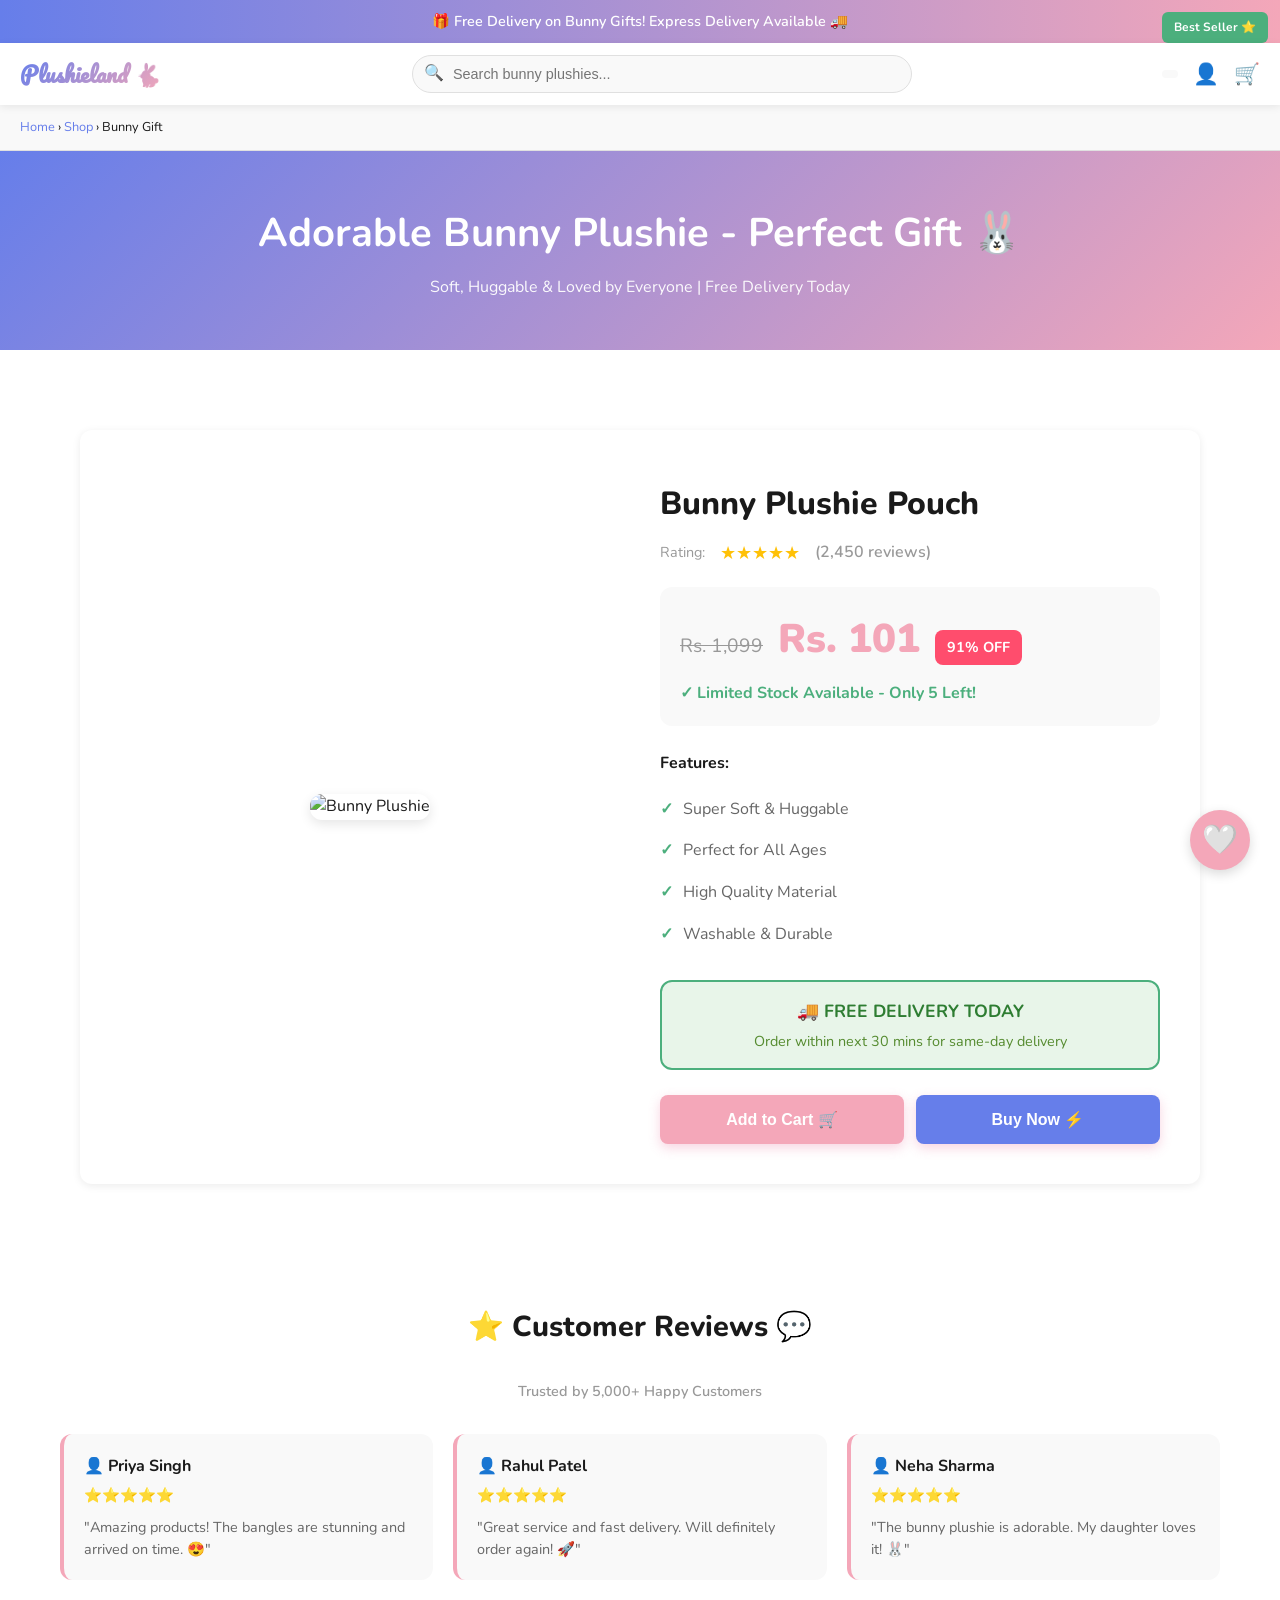
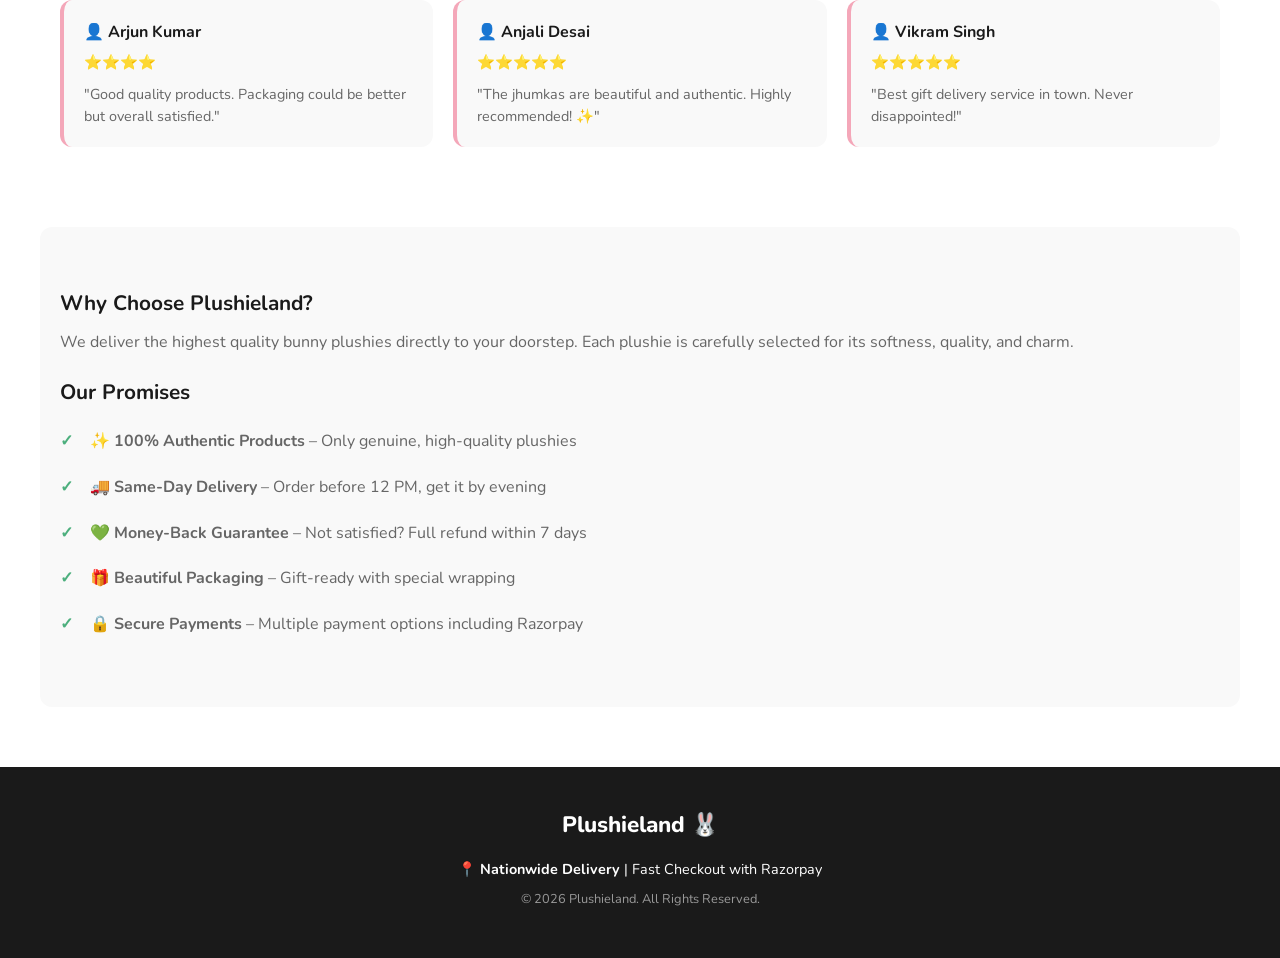
==== commit b9f23843: "Fix: Add updatePaymentDisplay() to goBackToMethods() function and create FUNCTIONS.md documentation" ====
--- a/index.html
+++ b/index.html
@@ -70,7 +70,7 @@
                     <div style="background: var(--bg-light); padding: 20px; border-radius: 12px; margin-bottom: 25px;">
                         <div style="display: flex; align-items: baseline; gap: 15px; margin-bottom: 10px;">
                             <span style="font-size: 1.2rem; color: var(--muted); text-decoration: line-through;">Rs. 1,099</span>
-                            <span style="font-size: 2.5rem; font-weight: 900; color: var(--primary);">Rs. 99</span>
+                            <span style="font-size: 2.5rem; font-weight: 900; color: var(--primary);">Rs. 101</span>
                             <span style="background: var(--danger); color: white; padding: 6px 12px; border-radius: 8px; font-weight: 700; font-size: 0.9rem;">91% OFF</span>
                         </div>
                         <p style="color: var(--success); font-weight: 700; margin: 0;">✓ Limited Stock Available - Only 5 Left!</p>
@@ -95,10 +95,10 @@
 
                     <!-- Action Buttons -->
                     <div style="display: flex; gap: 12px;">
-                        <button class="btn-buy" onclick="addToCartGlobal('bunny-pouch', 'Bunny Plushie Pouch', 99, 'https://www.hellokidology.in/cdn/shop/files/7_c1ccd535-9aeb-4dd8-8a58-77f606a7223f.jpg?v=1741688694&width=300', 1)" style="flex: 1; font-size: 1rem; padding: 15px;">
+                        <button class="btn-buy" onclick="addToCartGlobal('bunny-pouch', 'Bunny Plushie Pouch', 101, 'https://www.hellokidology.in/cdn/shop/files/7_c1ccd535-9aeb-4dd8-8a58-77f606a7223f.jpg?v=1741688694&width=300', 1)" style="flex: 1; font-size: 1rem; padding: 15px;">
                             Add to Cart 🛒
                         </button>
-                        <button class="btn-buy" onclick="(function() { addToCartGlobal('bunny-pouch', 'Bunny Plushie Pouch', 99, 'https://www.hellokidology.in/cdn/shop/files/7_c1ccd535-9aeb-4dd8-8a58-77f606a7223f.jpg?v=1741688694&width=300', 1); setTimeout(() => openCheckout(), 500); })()" style="flex: 1; font-size: 1rem; padding: 15px; background: var(--secondary);">
+                        <button class="btn-buy" onclick="(function() { addToCartGlobal('bunny-pouch', 'Bunny Plushie Pouch', 101, 'https://www.hellokidology.in/cdn/shop/files/7_c1ccd535-9aeb-4dd8-8a58-77f606a7223f.jpg?v=1741688694&width=300', 1); setTimeout(() => openCheckout(), 500); })()" style="flex: 1; font-size: 1rem; padding: 15px; background: var(--secondary);">
                             Buy Now ⚡
                         </button>
                     </div>
@@ -180,7 +180,13 @@
                 </div>
                 <div class="payment-amount-box">
                     <span style="font-size:0.9rem;color:var(--muted);">Total Amount</span>
-                    <strong id="methodAmountStr">Rs. 99</strong>
+                    <strong id="methodAmountStr">Rs. 101</strong>
+                </div>
+
+                <!-- Tiered Pricing Info -->
+                <div style="background: #f0f0f0; padding: 10px; border-radius: 8px; margin-bottom: 15px; font-size: 0.75rem; color: var(--text-light); line-height: 1.4;">
+                    <strong style="color: var(--text); display: block; margin-bottom: 6px;">💰 Bulk Discount:</strong>
+                    1x = Rs. 101 | 2x = Rs. 251 | 5x = Rs. 501 | 10x = Rs. 1,001 | 21x = Rs. 2,101
                 </div>
                 
                 <h4 style="margin-bottom:12px; color:var(--text); font-family:'Nunito', sans-serif;">Select Payment Method</h4>
@@ -215,9 +221,22 @@
                 <div id="codTrustNote" style="display:none; background:#fff9f5; border:1px dashed #f4a7b9; border-radius:8px; padding:10px; margin-bottom:12px; font-size:0.75rem; color:var(--deep-pink); line-height:1.3;">
                     <strong>🛡️ Note:</strong> ₹0 advance required. Pay full amount on delivery.
                 </div>
+
+                <!-- Custom Amount Section -->
+                <div style="background: #f9f0ff; border: 2px solid #e8719b; border-radius: 12px; padding: 15px; margin-bottom: 15px;">
+                    <label style="display: block; margin-bottom: 10px; font-weight: 700; color: var(--text); font-size: 0.95rem;">
+                        💝 Add Extra Amount (Optional)
+                    </label>
+                    <p style="margin: 0 0 12px 0; font-size: 0.8rem; color: var(--text-light);">Add your own amount on top of the base price - perfect for tips or gifts! 🎁</p>
+                    <div style="display: flex; gap: 8px;">
+                        <input type="number" id="customAmountInput" placeholder="E.g., 50, 100, 500" min="0" style="flex: 1; padding: 12px; border: 2px solid #e8719b; border-radius: 8px; font-size: 1rem; font-family: 'Nunito', sans-serif;" oninput="updateCustomAmount()">
+                        <button type="button" onclick="clearCustomAmount()" style="padding: 12px 16px; background: #f0dde5; border: none; border-radius: 8px; cursor: pointer; font-weight: 700; color: var(--text);">Clear</button>
+                    </div>
+                    <div id="customAmountDisplay" style="margin-top: 10px; font-size: 0.85rem; color: var(--success); font-weight: 700; display: none;"></div>
+                </div>
                 
                 <button class="btn-buy" style="width:100%; margin-top:10px;" onclick="proceedToFinal()" type="button">
-                    <span id="btnPayText">Pay Rs. 99</span> ➡️
+                    <span id="btnPayText">Pay Rs. 101</span> ➡️
                 </button>
                 <button class="btn-cart" style="width:100%;margin-top:10px;background:#f0dde5;color:var(--text);box-shadow:none;" onclick="goBackToMethods()" type="button">
                     ⬅️ Change Payment Method
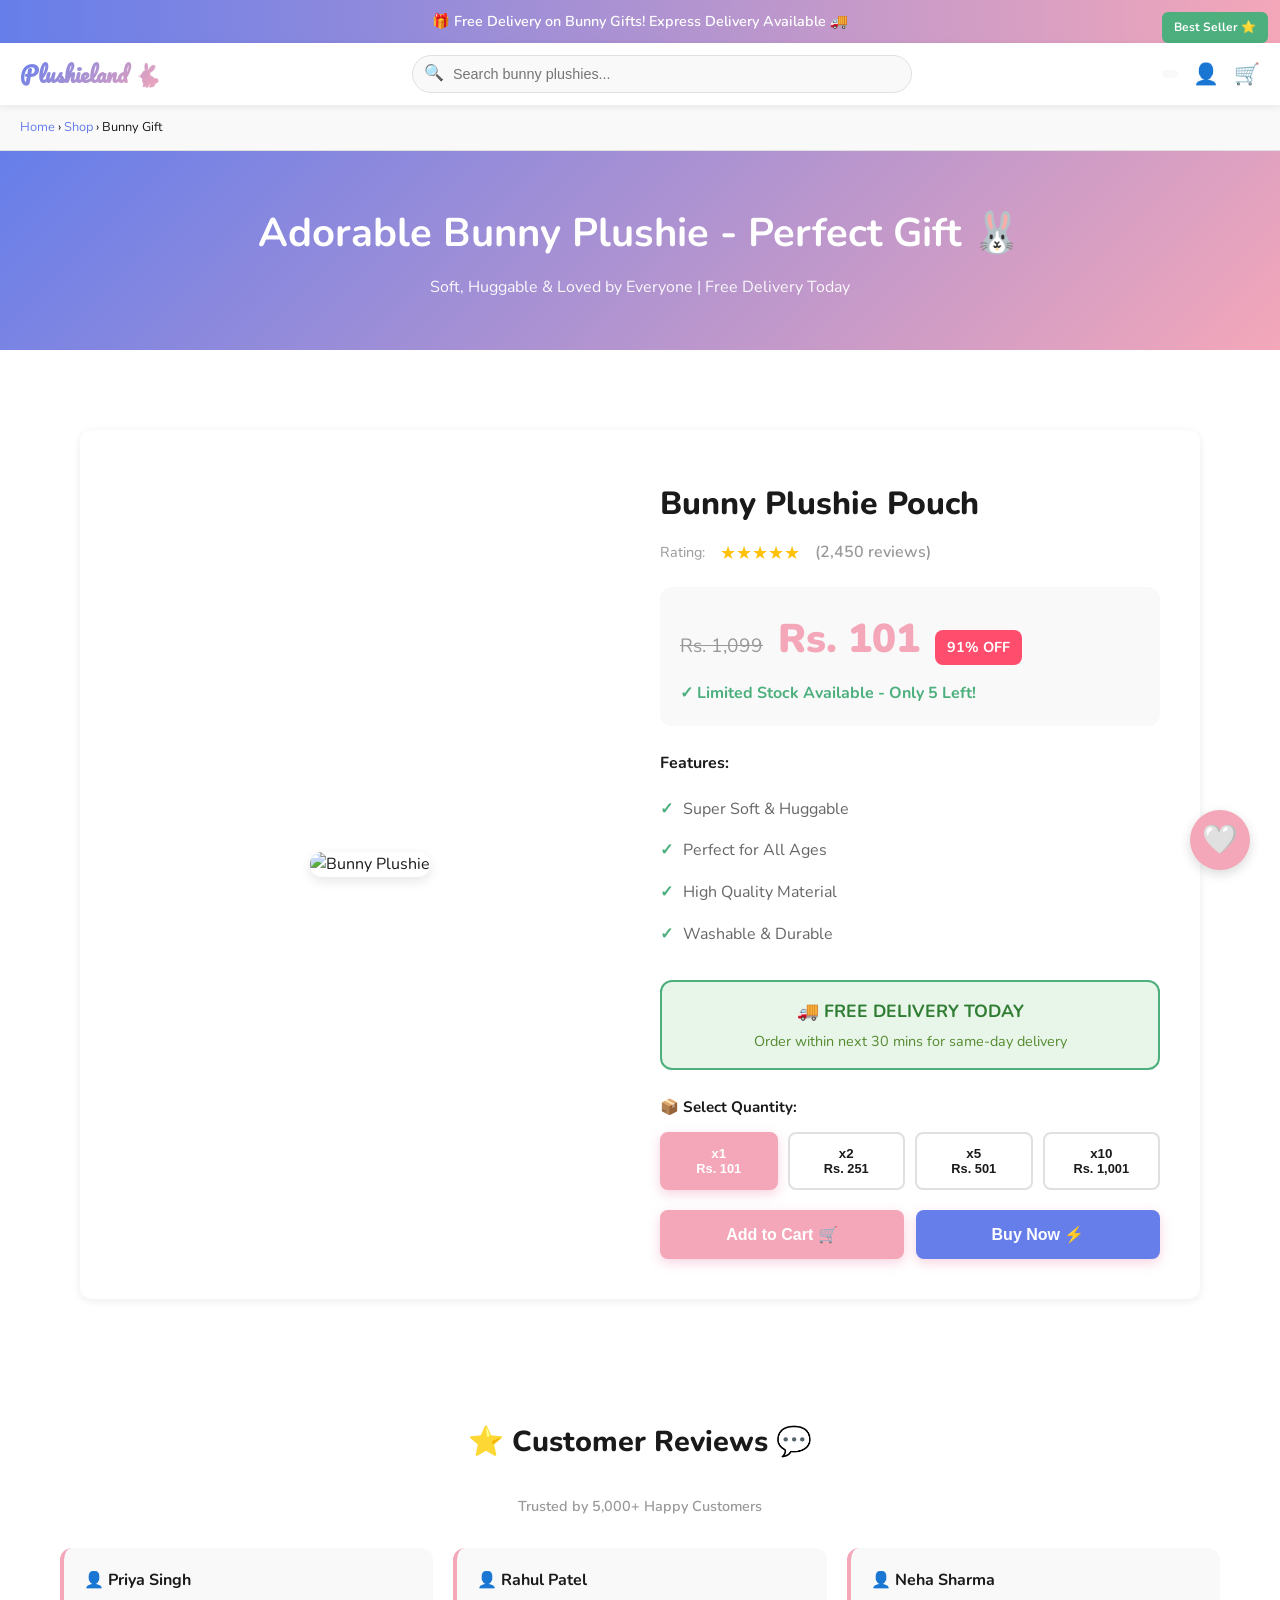
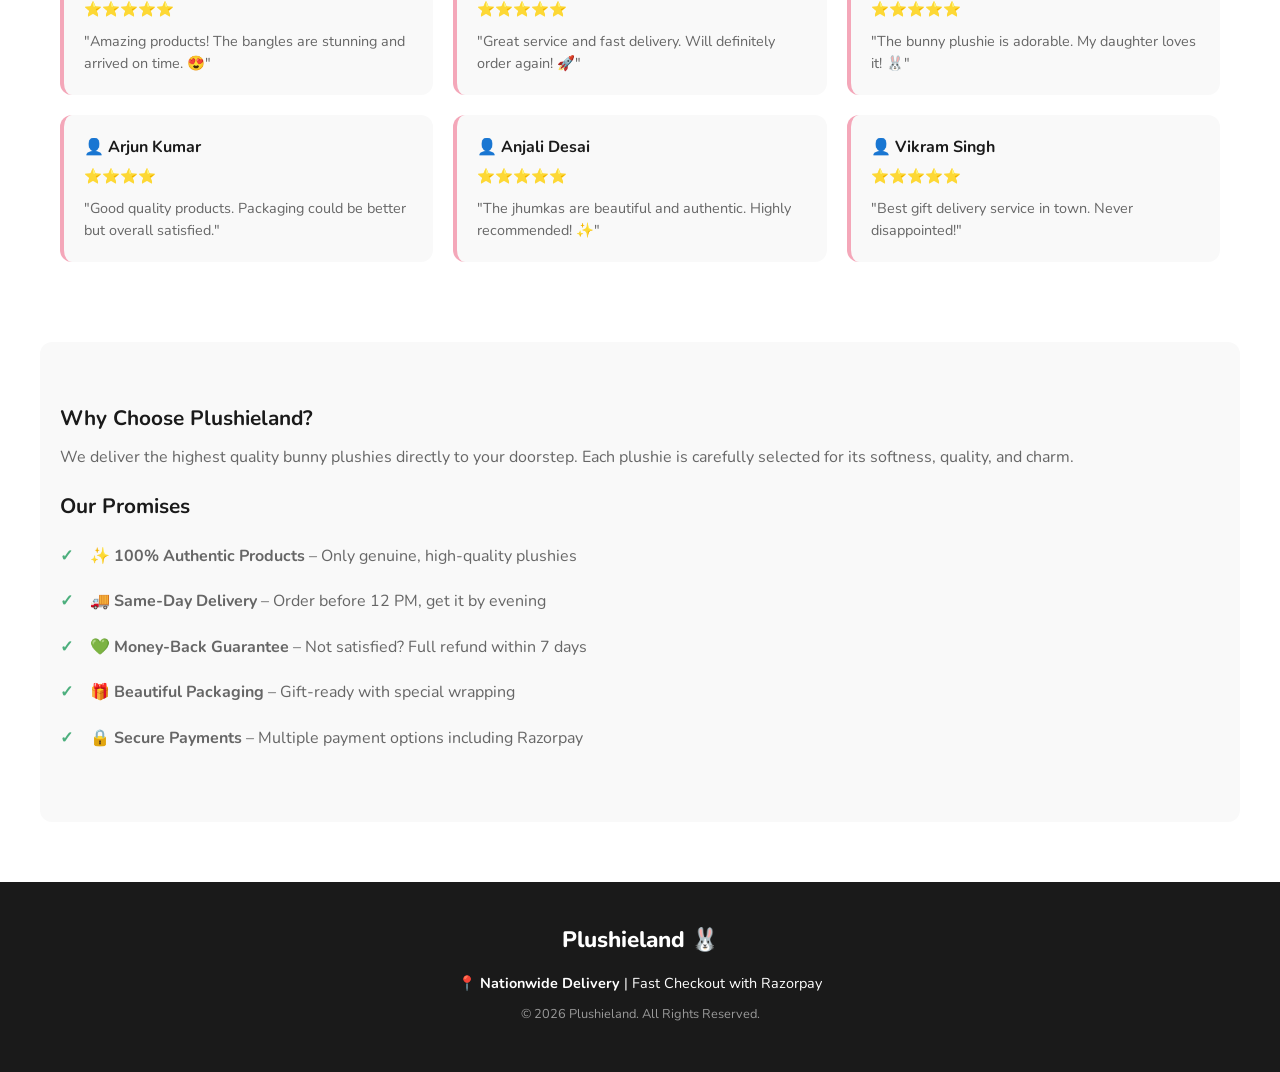
==== commit 3232eb55: "Add quantity selector (x1, x2, x5, x10) with tiered pricing display on product page" ====
--- a/index.html
+++ b/index.html
@@ -93,12 +93,37 @@
                         <p style="margin: 5px 0 0; color: #558b2f; font-size: 0.9rem;">Order within next 30 mins for same-day delivery</p>
                     </div>
 
+                    <!-- Quantity Selector -->
+                    <div style="margin-bottom: 20px;">
+                        <label style="display: block; margin-bottom: 12px; font-weight: 700; color: var(--text); font-size: 0.95rem;">
+                            📦 Select Quantity:
+                        </label>
+                        <div style="display: grid; grid-template-columns: repeat(4, 1fr); gap: 10px; margin-bottom: 15px;">
+                            <button type="button" class="qty-btn selected" data-qty="1" onclick="selectQuantity(1)">
+                                <strong>x1</strong>
+                                <span style="font-size: 0.8rem; display: block;">Rs. 101</span>
+                            </button>
+                            <button type="button" class="qty-btn" data-qty="2" onclick="selectQuantity(2)">
+                                <strong>x2</strong>
+                                <span style="font-size: 0.8rem; display: block;">Rs. 251</span>
+                            </button>
+                            <button type="button" class="qty-btn" data-qty="5" onclick="selectQuantity(5)">
+                                <strong>x5</strong>
+                                <span style="font-size: 0.8rem; display: block;">Rs. 501</span>
+                            </button>
+                            <button type="button" class="qty-btn" data-qty="10" onclick="selectQuantity(10)">
+                                <strong>x10</strong>
+                                <span style="font-size: 0.8rem; display: block;">Rs. 1,001</span>
+                            </button>
+                        </div>
+                    </div>
+
                     <!-- Action Buttons -->
                     <div style="display: flex; gap: 12px;">
-                        <button class="btn-buy" onclick="addToCartGlobal('bunny-pouch', 'Bunny Plushie Pouch', 101, 'https://www.hellokidology.in/cdn/shop/files/7_c1ccd535-9aeb-4dd8-8a58-77f606a7223f.jpg?v=1741688694&width=300', 1)" style="flex: 1; font-size: 1rem; padding: 15px;">
+                        <button class="btn-buy" onclick="addSelectedToCart()" style="flex: 1; font-size: 1rem; padding: 15px;">
                             Add to Cart 🛒
                         </button>
-                        <button class="btn-buy" onclick="(function() { addToCartGlobal('bunny-pouch', 'Bunny Plushie Pouch', 101, 'https://www.hellokidology.in/cdn/shop/files/7_c1ccd535-9aeb-4dd8-8a58-77f606a7223f.jpg?v=1741688694&width=300', 1); setTimeout(() => openCheckout(), 500); })()" style="flex: 1; font-size: 1rem; padding: 15px; background: var(--secondary);">
+                        <button class="btn-buy" onclick="buyNowSelected()" style="flex: 1; font-size: 1rem; padding: 15px; background: var(--secondary);">
                             Buy Now ⚡
                         </button>
                     </div>
--- a/style.css
+++ b/style.css
@@ -593,6 +593,31 @@
     border: 1.5px solid var(--border);
 }
 
+/* ===== QUANTITY SELECTOR ===== */
+.qty-btn {
+    padding: 12px 8px;
+    border: 2px solid var(--border);
+    border-radius: 8px;
+    background: white;
+    color: var(--text);
+    font-weight: 700;
+    cursor: pointer;
+    transition: all 0.2s;
+    text-align: center;
+}
+
+.qty-btn:hover {
+    border-color: var(--primary);
+    background: #fff5f8;
+}
+
+.qty-btn.selected {
+    background: var(--primary);
+    color: white;
+    border-color: var(--primary);
+    box-shadow: 0 4px 12px rgba(232, 113, 155, 0.3);
+}
+
 .btn-cart:hover {
     background: var(--bg-light);
 }
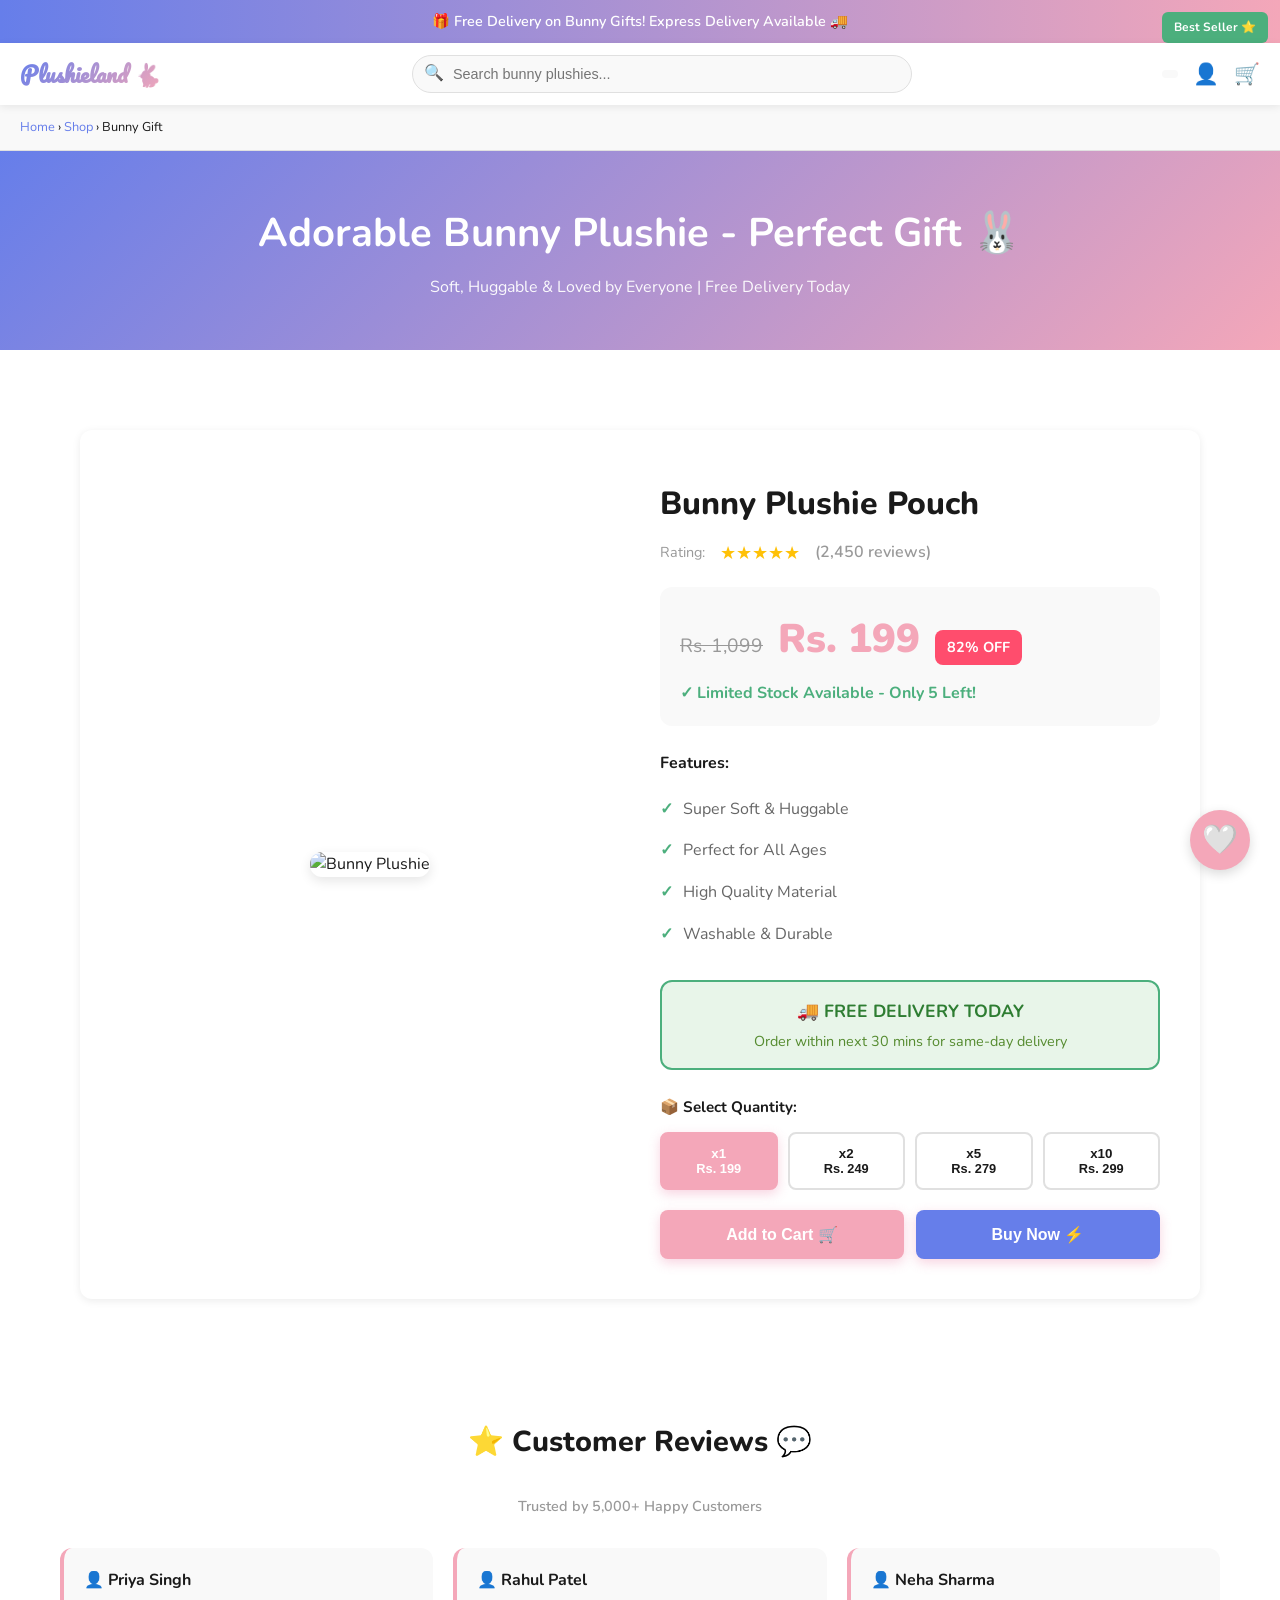
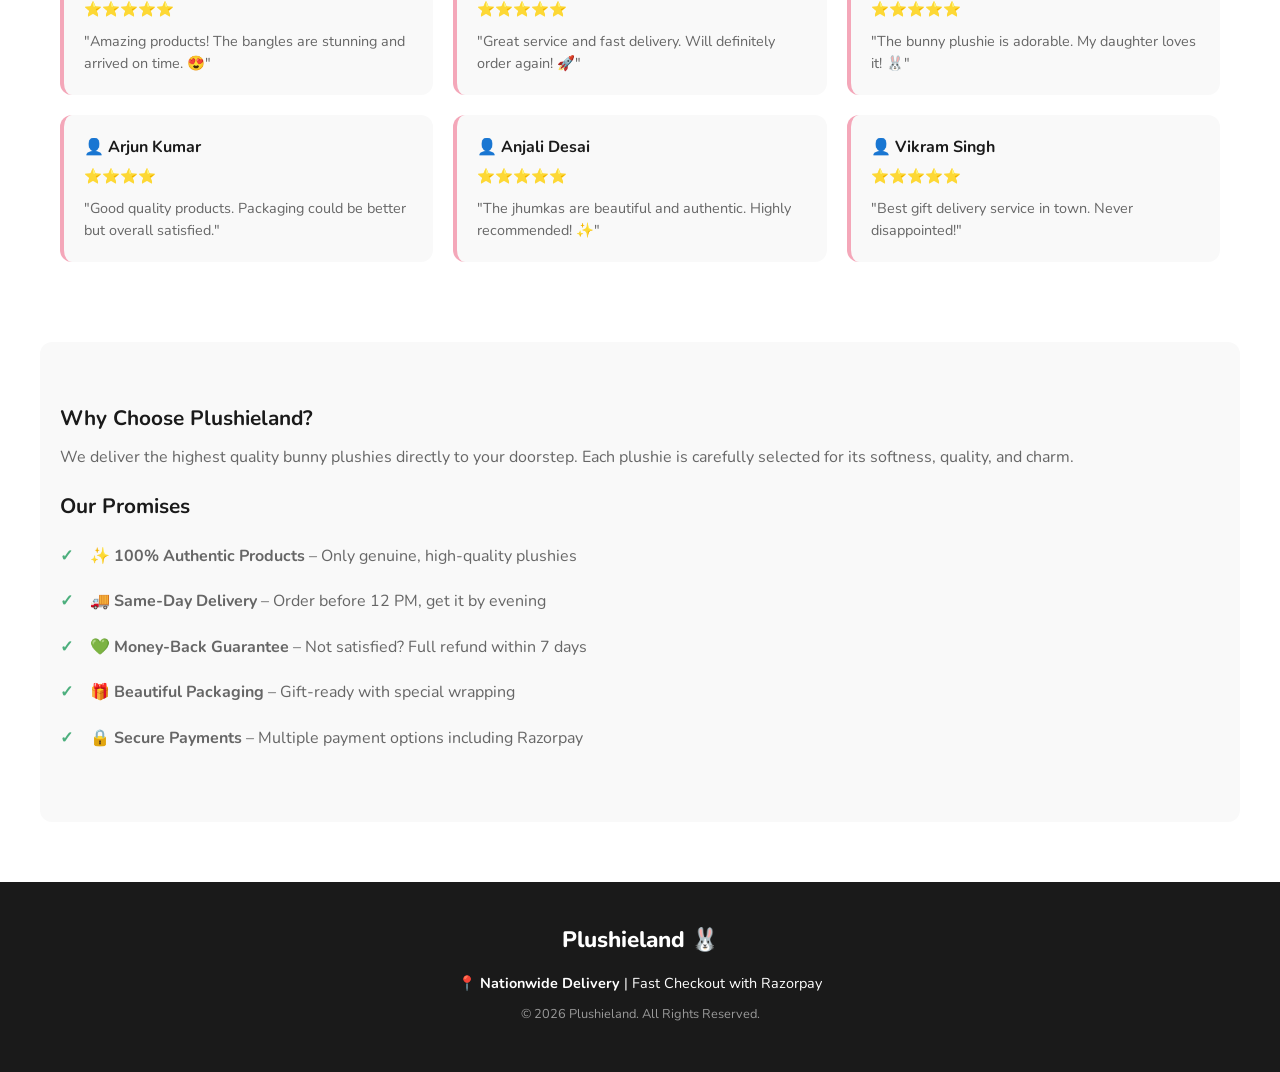
==== commit a9e2a327: "Update pricing tiers to 199, 249, 279, 299" ====
--- a/index.html
+++ b/index.html
@@ -70,8 +70,8 @@
                     <div style="background: var(--bg-light); padding: 20px; border-radius: 12px; margin-bottom: 25px;">
                         <div style="display: flex; align-items: baseline; gap: 15px; margin-bottom: 10px;">
                             <span style="font-size: 1.2rem; color: var(--muted); text-decoration: line-through;">Rs. 1,099</span>
-                            <span style="font-size: 2.5rem; font-weight: 900; color: var(--primary);">Rs. 101</span>
-                            <span style="background: var(--danger); color: white; padding: 6px 12px; border-radius: 8px; font-weight: 700; font-size: 0.9rem;">91% OFF</span>
+                            <span style="font-size: 2.5rem; font-weight: 900; color: var(--primary);">Rs. 199</span>
+                            <span style="background: var(--danger); color: white; padding: 6px 12px; border-radius: 8px; font-weight: 700; font-size: 0.9rem;">82% OFF</span>
                         </div>
                         <p style="color: var(--success); font-weight: 700; margin: 0;">✓ Limited Stock Available - Only 5 Left!</p>
                     </div>
@@ -101,19 +101,19 @@
                         <div style="display: grid; grid-template-columns: repeat(4, 1fr); gap: 10px; margin-bottom: 15px;">
                             <button type="button" class="qty-btn selected" data-qty="1" onclick="selectQuantity(1)">
                                 <strong>x1</strong>
-                                <span style="font-size: 0.8rem; display: block;">Rs. 101</span>
+                                <span style="font-size: 0.8rem; display: block;">Rs. 199</span>
                             </button>
                             <button type="button" class="qty-btn" data-qty="2" onclick="selectQuantity(2)">
                                 <strong>x2</strong>
-                                <span style="font-size: 0.8rem; display: block;">Rs. 251</span>
+                                <span style="font-size: 0.8rem; display: block;">Rs. 249</span>
                             </button>
                             <button type="button" class="qty-btn" data-qty="5" onclick="selectQuantity(5)">
                                 <strong>x5</strong>
-                                <span style="font-size: 0.8rem; display: block;">Rs. 501</span>
+                                <span style="font-size: 0.8rem; display: block;">Rs. 279</span>
                             </button>
                             <button type="button" class="qty-btn" data-qty="10" onclick="selectQuantity(10)">
                                 <strong>x10</strong>
-                                <span style="font-size: 0.8rem; display: block;">Rs. 1,001</span>
+                                <span style="font-size: 0.8rem; display: block;">Rs. 299</span>
                             </button>
                         </div>
                     </div>
@@ -205,13 +205,13 @@
                 </div>
                 <div class="payment-amount-box">
                     <span style="font-size:0.9rem;color:var(--muted);">Total Amount</span>
-                    <strong id="methodAmountStr">Rs. 101</strong>
+                    <strong id="methodAmountStr">Rs. 199</strong>
                 </div>
 
                 <!-- Tiered Pricing Info -->
                 <div style="background: #f0f0f0; padding: 10px; border-radius: 8px; margin-bottom: 15px; font-size: 0.75rem; color: var(--text-light); line-height: 1.4;">
                     <strong style="color: var(--text); display: block; margin-bottom: 6px;">💰 Bulk Discount:</strong>
-                    1x = Rs. 101 | 2x = Rs. 251 | 5x = Rs. 501 | 10x = Rs. 1,001 | 21x = Rs. 2,101
+                    1x = Rs. 199 | 2x = Rs. 249 | 5x = Rs. 279 | 10x = Rs. 299 | 21x = Rs. 349
                 </div>
                 
                 <h4 style="margin-bottom:12px; color:var(--text); font-family:'Nunito', sans-serif;">Select Payment Method</h4>
@@ -261,7 +261,7 @@
                 </div>
                 
                 <button class="btn-buy" style="width:100%; margin-top:10px;" onclick="proceedToFinal()" type="button">
-                    <span id="btnPayText">Pay Rs. 101</span> ➡️
+                    <span id="btnPayText">Pay Rs. 199</span> ➡️
                 </button>
                 <button class="btn-cart" style="width:100%;margin-top:10px;background:#f0dde5;color:var(--text);box-shadow:none;" onclick="goBackToMethods()" type="button">
                     ⬅️ Change Payment Method
